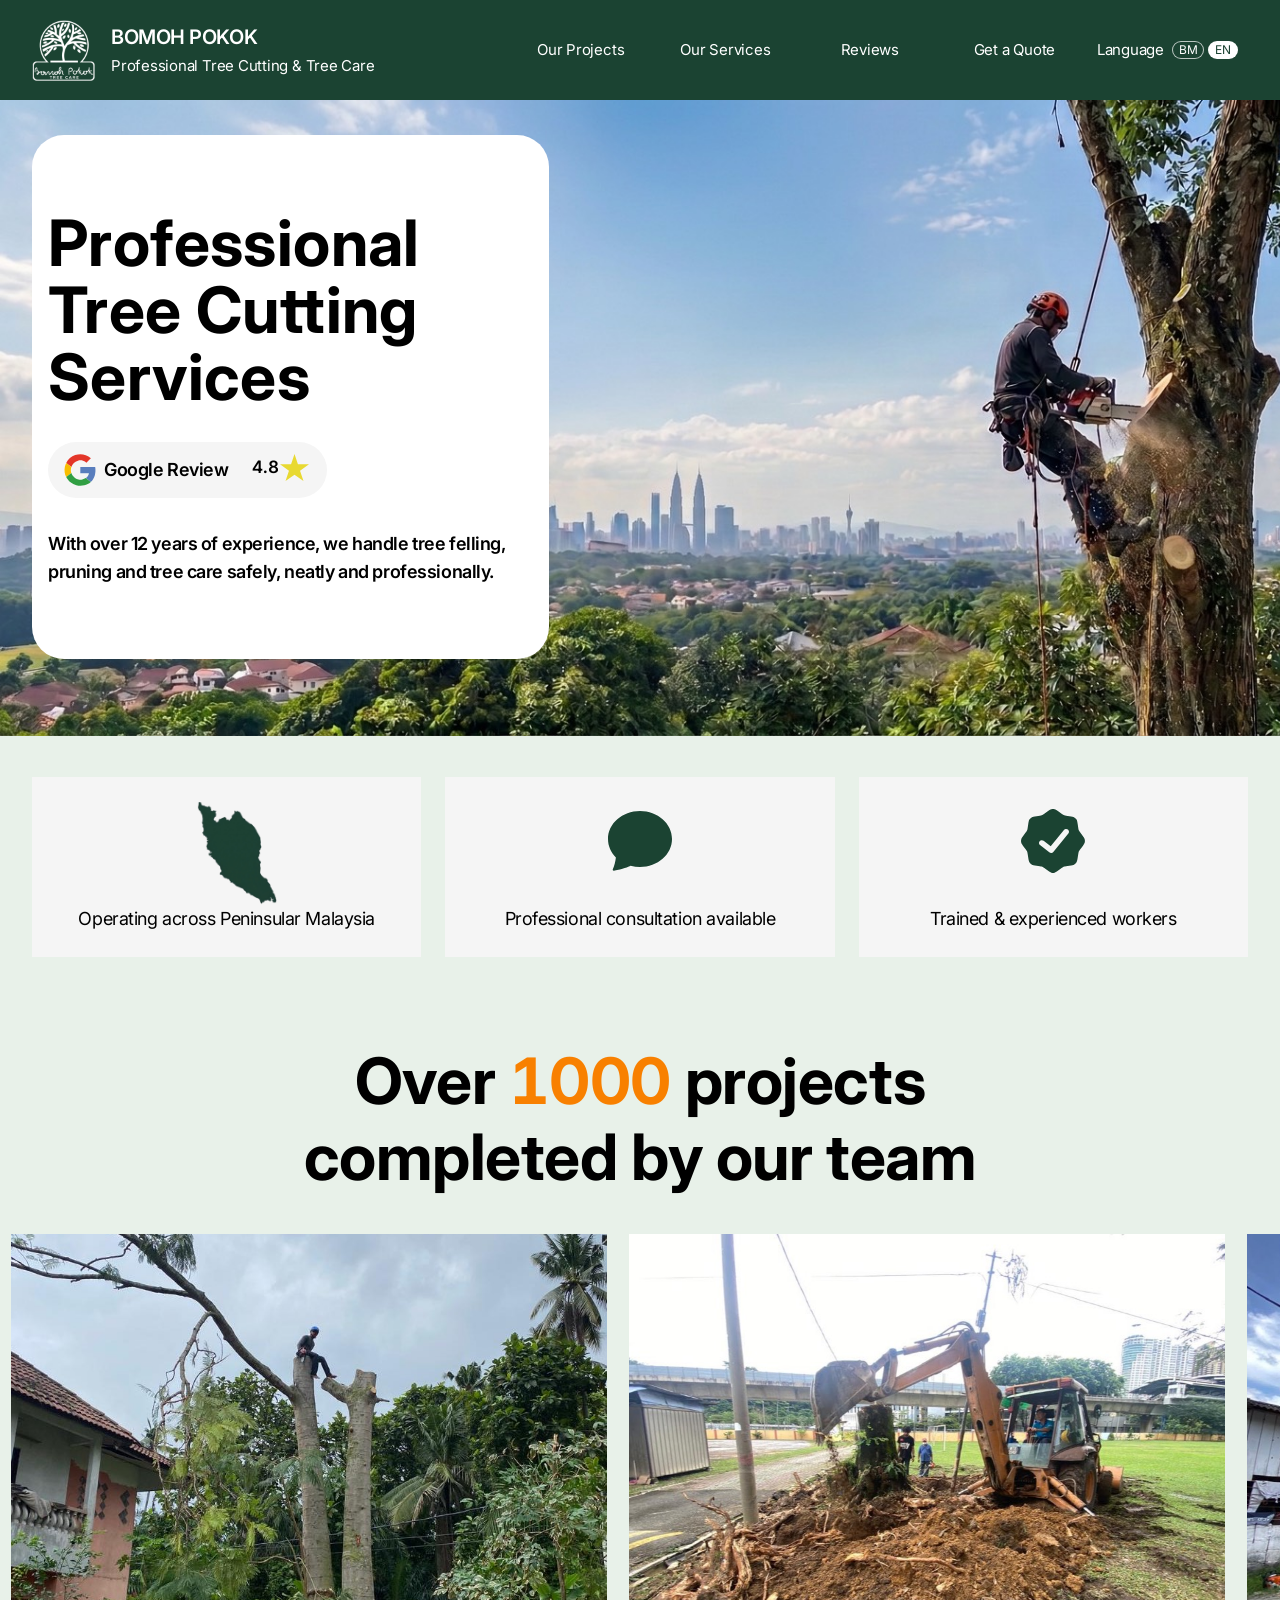
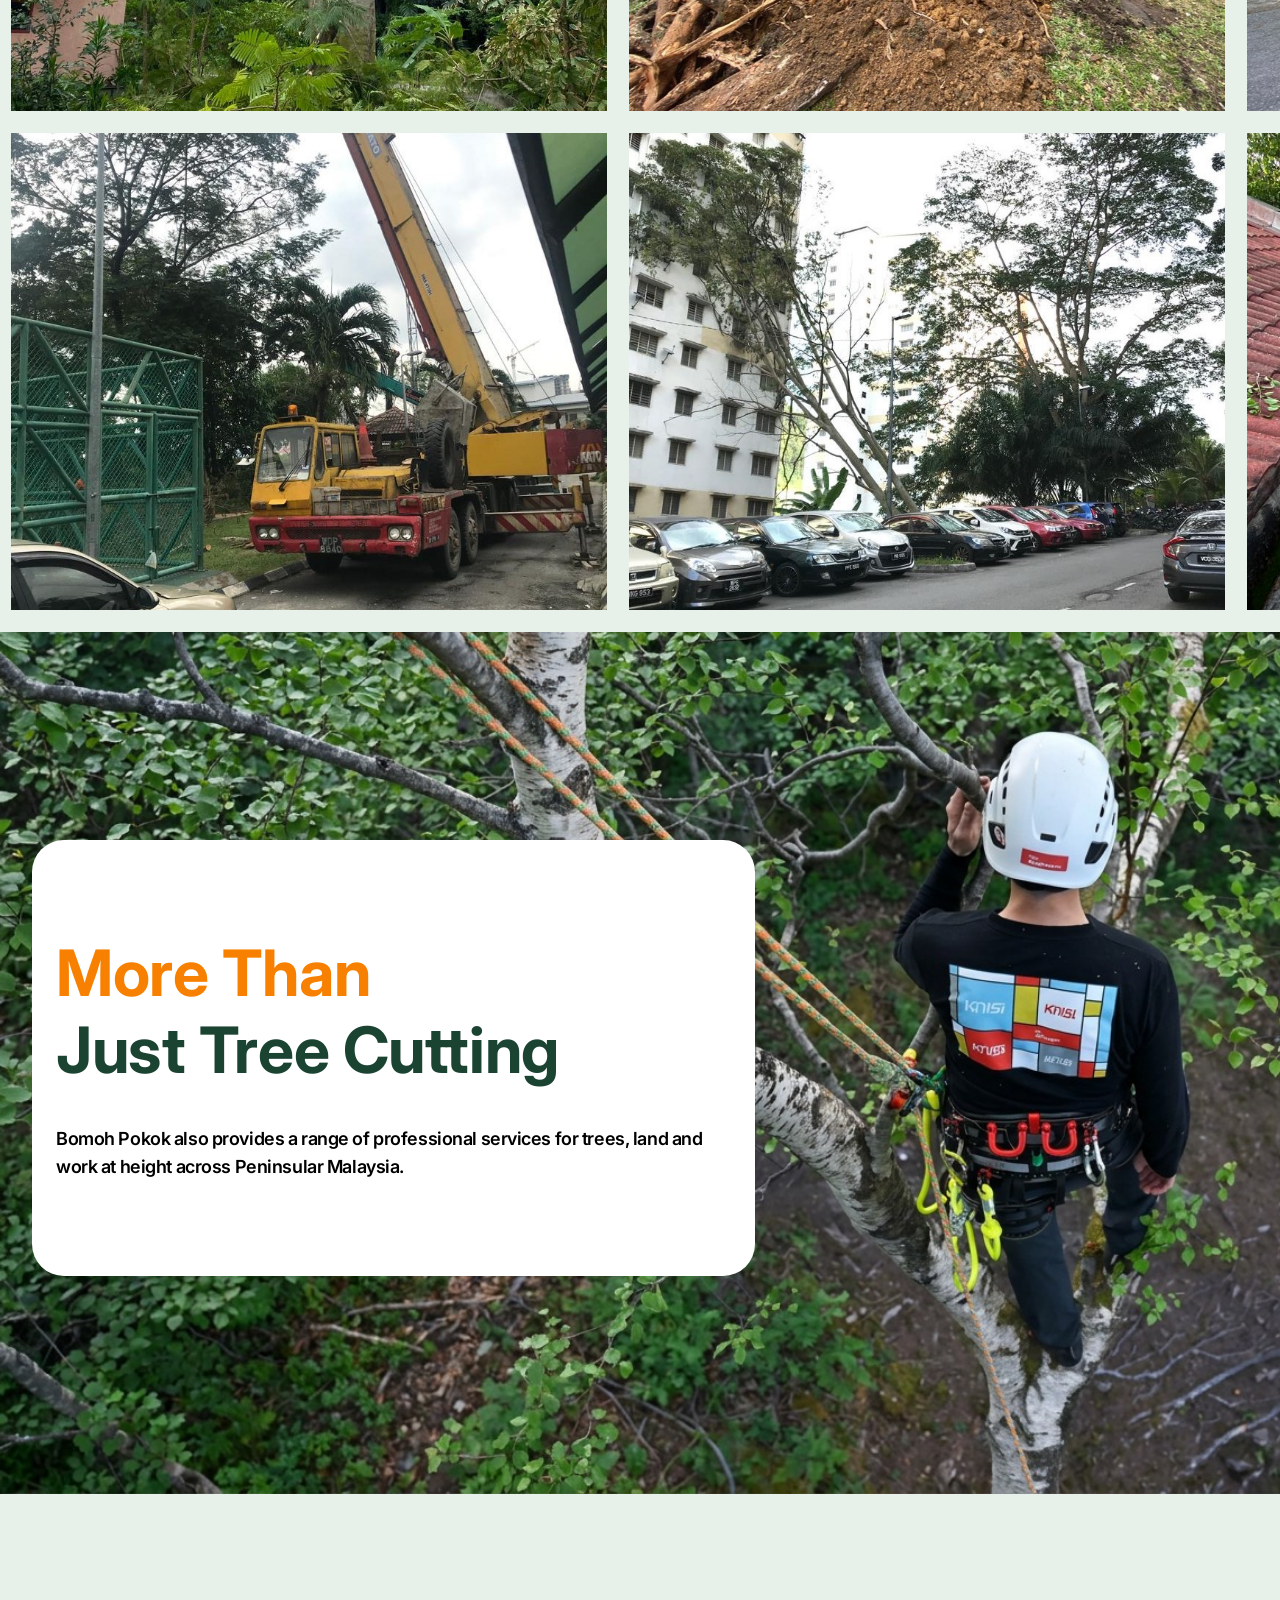
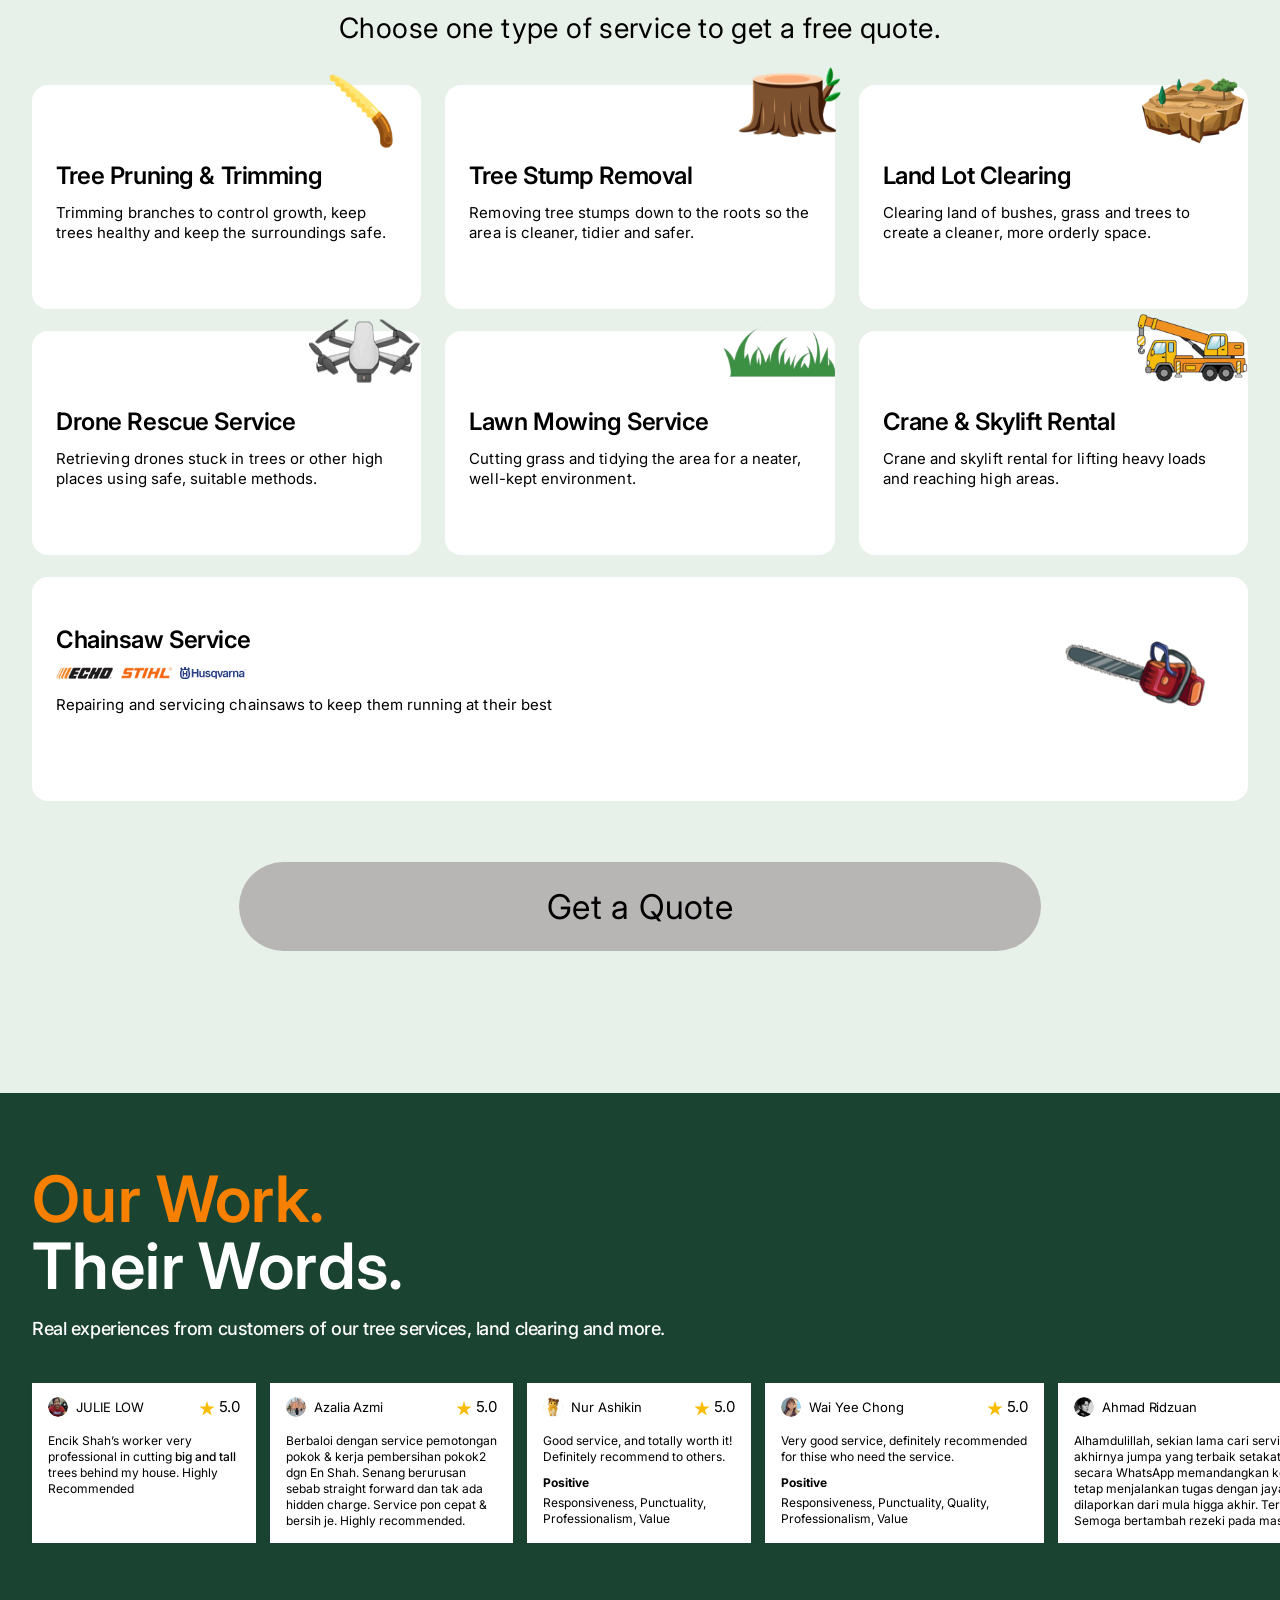
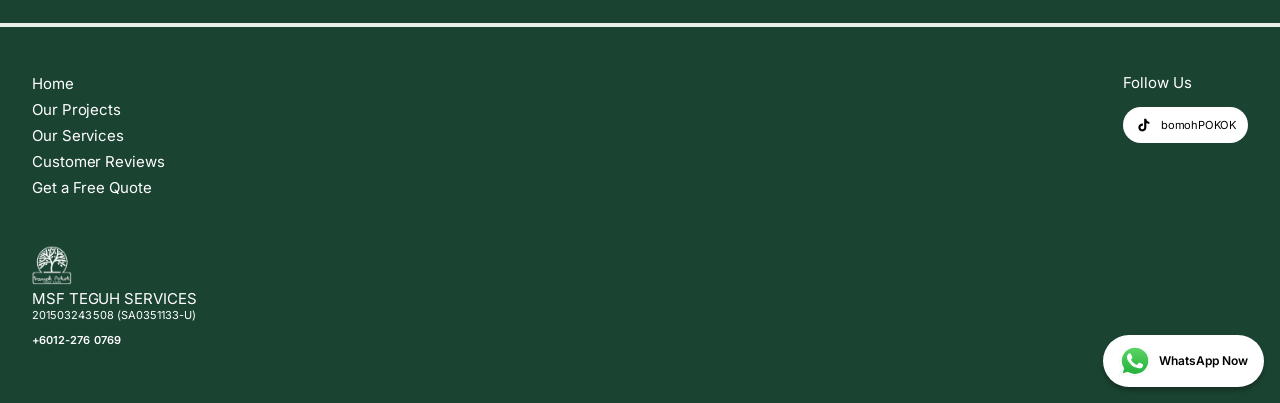
==== en/index.html @ 9ef0a9a1 "Desktop reviews: same colours as mobile Co-Authored-By: Claude Opus 5.5 <noreply@anthropic.com>" ====
<!doctype html>
<html lang="en">
<head>
  <meta charset="utf-8" />
  <meta name="viewport" content="width=device-width, initial-scale=1, viewport-fit=cover" />
  <title>Bomoh Pokok — Tree Cutting Services in Kuala Lumpur &amp; Selangor</title>
  <meta name="description" content="Professional tree cutting, felling and pruning in Kuala Lumpur and Selangor. Over 12 years of experience and 1000 projects, done safely and neatly." />
  <meta name="theme-color" content="#1b4332" />

  <!-- The site's main address. Update this (and the og:url / og:image / JSON-LD URLs below) when moving to a custom domain. -->
  <link rel="canonical" href="https://thefirdaux.github.io/bomoh-pokok/en/" />

  <!-- Language versions (Malay is the default) -->
  <link rel="alternate" hreflang="ms" href="https://thefirdaux.github.io/bomoh-pokok/" />
  <link rel="alternate" hreflang="en" href="https://thefirdaux.github.io/bomoh-pokok/en/" />
  <link rel="alternate" hreflang="x-default" href="https://thefirdaux.github.io/bomoh-pokok/" />

  <!-- Icons -->
  <link rel="icon" href="../assets/favicon.svg" type="image/svg+xml" />
  <link rel="apple-touch-icon" href="../assets/apple-touch-icon.png" />

  <!-- Link previews (WhatsApp, Facebook, Telegram, X) -->
  <meta property="og:type" content="website" />
  <meta property="og:locale" content="en_MY" />
  <meta property="og:locale:alternate" content="ms_MY" />
  <meta property="og:site_name" content="Bomoh Pokok" />
  <meta property="og:title" content="Bomoh Pokok — Tree Cutting Services in Kuala Lumpur &amp; Selangor" />
  <meta property="og:description" content="Over 12 years of experience and 1000 projects. Safe, tidy and professional tree cutting, felling and pruning in Kuala Lumpur and Selangor." />
  <meta property="og:url" content="https://thefirdaux.github.io/bomoh-pokok/en/" />
  <meta property="og:image" content="https://thefirdaux.github.io/bomoh-pokok/assets/share.jpg" />
  <meta property="og:image:width" content="941" />
  <meta property="og:image:height" content="493" />
  <meta property="og:image:alt" content="Bomoh Pokok worker cutting a tree branch with a chainsaw while wearing a safety harness" />
  <meta name="twitter:card" content="summary_large_image" />

  <!-- Business details for search engines -->
  <script type="application/ld+json">
  {
    "@context": "https://schema.org",
    "@type": "LocalBusiness",
    "@id": "https://thefirdaux.github.io/bomoh-pokok/#business",
    "name": "Bomoh Pokok",
    "legalName": "MSF TEGUH SERVICES",
    "telephone": "+60122760769",
    "description": "Professional tree cutting and tree care with over 12 years of experience and more than 1000 projects. Trained, experienced workers and professional consultation available.",
    "url": "https://thefirdaux.github.io/bomoh-pokok/en/",
    "image": "https://thefirdaux.github.io/bomoh-pokok/assets/share.jpg",
    "areaServed": [
      { "@type": "AdministrativeArea", "name": "Kuala Lumpur" },
      { "@type": "State", "name": "Selangor" }
    ],
    "sameAs": ["https://maps.app.goo.gl/sbUfZrj76yN1f9YQ7", "https://www.tiktok.com/@shahmanfauzi"],
    "hasOfferCatalog": {
      "@type": "OfferCatalog",
      "name": "Bomoh Pokok Services",
      "itemListElement": [
        { "@type": "Offer", "itemOffered": { "@type": "Service", "name": "Tree Removal & Felling", "alternateName": "Tebang Pokok" } },
        { "@type": "Offer", "itemOffered": { "@type": "Service", "name": "Tree Pruning & Trimming", "alternateName": "Cantas & Pengurusan Dahan" } },
        { "@type": "Offer", "itemOffered": { "@type": "Service", "name": "Tree Stump Removal", "alternateName": "Pembuangan Tunggul Pokok" } },
        { "@type": "Offer", "itemOffered": { "@type": "Service", "name": "Land Lot Clearing", "alternateName": "Pembersihan Tanah Lot" } },
        { "@type": "Offer", "itemOffered": { "@type": "Service", "name": "Drone Rescue Service", "alternateName": "Servis Menyelamat Dron" } },
        { "@type": "Offer", "itemOffered": { "@type": "Service", "name": "Lawn Mowing Service", "alternateName": "Servis Potong Rumput" } },
        { "@type": "Offer", "itemOffered": { "@type": "Service", "name": "Chainsaw Service", "alternateName": "Servis Chainsaw" } },
        { "@type": "Offer", "itemOffered": { "@type": "Service", "name": "Crane & Skylift Rental", "alternateName": "Sewa Crane & Skylift" } }
      ]
    }
  }
  </script>
  <link rel="preconnect" href="https://fonts.googleapis.com" />
  <link rel="preconnect" href="https://fonts.gstatic.com" crossorigin />
  <link href="https://fonts.googleapis.com/css2?family=Inter:wght@400;500;600;700;800&display=swap" rel="stylesheet" />
  <link rel="stylesheet" href="../styles.css?v=52" />
</head>
<body>
  <header class="site-header" id="top">
    <div class="site-header__inner">
      <a class="brand" href="#top">
        <span class="brand__logo"><img src="../assets/logo.png" width="40" height="40" alt="Bomoh Pokok Tree Care logo" /></span>
        <span class="brand__text">
          <span class="brand__name">BOMOH POKOK</span>
          <span class="brand__tagline">Professional Tree Cutting &amp; Tree Care</span>
        </span>
      </a>
      <nav class="desktop-nav" aria-label="Main navigation">
        <a class="desktop-nav__link" href="#projek">Our Projects</a>
        <a class="desktop-nav__link" href="#servis">Our Services</a>
        <a class="desktop-nav__link" href="#ulasan">Reviews</a>
        <a class="desktop-nav__link" href="#servis">Get a Quote</a>
        <span class="desktop-nav__lang">
          Language
          <span class="desktop-nav__langs">
            <a class="desktop-nav__code desktop-nav__code--link" href="../" hreflang="ms" lang="ms">BM</a>
            <span class="desktop-nav__code" aria-current="true">EN</span>
          </span>
        </span>
      </nav>
      <button class="menu-toggle" type="button" aria-expanded="false" aria-controls="site-menu" aria-label="Open menu" data-label-open="Open menu" data-label-close="Close menu">
        <img class="menu-toggle__open" src="../assets/menu.svg" width="24" height="24" alt="" />
        <img class="menu-toggle__close" src="../assets/close.svg" width="24" height="24" alt="" />
      </button>
    </div>
  </header>

  <!-- Overlay menu opened by the menu button -->
  <div class="menu-backdrop" data-menu-backdrop hidden></div>
  <nav class="site-menu" id="site-menu" aria-label="Main menu" hidden>
    <ul>
      <li><a class="site-menu__item" href="#utama">Home</a></li>
      <li><a class="site-menu__item" href="#projek">Our Projects</a></li>
      <li><a class="site-menu__item" href="#servis">Our Services</a></li>
      <li><a class="site-menu__item" href="#ulasan">Customer Reviews</a></li>
      <li><a class="site-menu__item" href="#servis">Get a Quote</a></li>
      <li>
        <div class="site-menu__item site-menu__item--static">
          Language
          <span class="site-menu__langs">
            <a class="site-menu__lang site-menu__lang--link" href="../" hreflang="ms" lang="ms">BM</a>
            <span class="site-menu__lang" aria-current="true">EN</span>
          </span>
        </div>
      </li>
    </ul>
  </nav>

  <a class="contact-bar" href="tel:+60122760769" aria-label="Call us at +6012-276 0769">
    <span>For enquiries, call <span class="contact-bar__number">+6012-276 0769</span></span>
  </a>

  <main>
    <!-- Hero -->
    <section class="hero" id="utama" aria-labelledby="hero-title">
      <div class="hero__media">
        <picture>
          <source media="(min-width: 640px)" srcset="../assets/hero-desktop.jpg" />
          <img src="../assets/hero.jpg" alt="Bomoh Pokok worker cutting tree branches with a chainsaw while wearing a safety harness" />
        </picture>
      </div>

      <div class="hero__content">
        <div class="hero__intro">
          <div class="hero__heading">
            <h1 class="hero__title" id="hero-title">Professional <br />Tree Cutting <br />Services</h1>

            <a class="review-pill" href="https://maps.app.goo.gl/sbUfZrj76yN1f9YQ7" target="_blank" rel="noopener" aria-label="Google Review rating 4.8 out of 5">
              <span class="review-pill__source">
                <img src="../assets/google.svg" width="24" height="24" alt="" />
                <span>Google Review</span>
              </span>
              <span class="review-pill__rating">
                <span class="review-pill__score" data-count-to="4.8" data-count-from="0.1">4.8</span>
                <span class="review-pill__star"><img src="../assets/star.svg" width="22.82" height="21.71" alt="" /></span>
              </span>
            </a>
          </div>

          <p class="hero__lead">With over 12 years of experience, we handle tree felling, pruning and tree care safely, neatly and professionally.</p>
        </div>

        <ul class="features">
          <li class="feature">
            <span class="feature__icon feature__icon--map"><img src="../assets/feature-semenanjung.png" alt="" /></span>
            <span>Operating across <br />Peninsular Malaysia</span>
          </li>
          <li class="feature">
            <span class="feature__icon"><img src="../assets/feature-consultation.svg" width="40" height="40" alt="" /></span>
            <span>Professional <br />consultation available</span>
          </li>
          <li class="feature">
            <span class="feature__icon"><img src="../assets/feature-certified.svg" width="40" height="40" alt="" /></span>
            <span>Trained &amp; <br />experienced workers</span>
          </li>
        </ul>
      </div>
    </section>

    <!-- Projects -->
    <section class="projects" id="projek" aria-labelledby="projects-title">
      <div class="projects__intro">
        <h2 class="section-title projects__title" id="projects-title">
          Over <span class="text-accent" data-count-to="1000">1000</span> projects <br />completed by our team
        </h2>
        <p class="section-lead">Since 2013</p>
      </div>

      <div class="scroller gallery" data-scroller data-autoscroll tabindex="0" aria-label="Project gallery">
        <div class="gallery__group">
          <div class="gallery__row">
            <img class="gallery__img gallery__img--half" src="../assets/gallery/001.jpg" alt="Bomoh Pokok tree cutting project, photo 1 of 94" loading="lazy" data-src-lg="../assets/gallery/lg/001.jpg" />
            <img class="gallery__img gallery__img--half" src="../assets/gallery/002.jpg" alt="Bomoh Pokok tree cutting project, photo 2 of 94" loading="lazy" data-src-lg="../assets/gallery/lg/002.jpg" />
          </div>
          <img class="gallery__img gallery__img--wide" src="../assets/gallery/003.jpg" alt="Bomoh Pokok tree cutting project, photo 3 of 94" loading="lazy" data-src-lg="../assets/gallery/lg/003.jpg" />
        </div>

        <div class="gallery__group">
          <img class="gallery__img gallery__img--tall" src="../assets/gallery/004.jpg" alt="Bomoh Pokok tree cutting project, photo 4 of 94" loading="lazy" data-src-lg="../assets/gallery/lg/004.jpg" />
        </div>

        <div class="gallery__group">
          <img class="gallery__img gallery__img--wide" src="../assets/gallery/005.jpg" alt="Bomoh Pokok tree cutting project, photo 5 of 94" loading="lazy" data-src-lg="../assets/gallery/lg/005.jpg" />
          <div class="gallery__row">
            <img class="gallery__img gallery__img--half" src="../assets/gallery/006.jpg" alt="Bomoh Pokok tree cutting project, photo 6 of 94" loading="lazy" data-src-lg="../assets/gallery/lg/006.jpg" />
            <img class="gallery__img gallery__img--half" src="../assets/gallery/007.jpg" alt="Bomoh Pokok tree cutting project, photo 7 of 94" loading="lazy" data-src-lg="../assets/gallery/lg/007.jpg" />
          </div>
        </div>

        <div class="gallery__group">
          <img class="gallery__img gallery__img--wide" data-src="../assets/gallery/008.jpg" alt="Bomoh Pokok tree cutting project, photo 8 of 94" data-src-lg="../assets/gallery/lg/008.jpg" />
          <img class="gallery__img gallery__img--wide" data-src="../assets/gallery/009.jpg" alt="Bomoh Pokok tree cutting project, photo 9 of 94" data-src-lg="../assets/gallery/lg/009.jpg" />
        </div>

        <div class="gallery__group">
          <div class="gallery__row">
            <img class="gallery__img gallery__img--half" data-src="../assets/gallery/010.jpg" alt="Bomoh Pokok tree cutting project, photo 10 of 94" data-src-lg="../assets/gallery/lg/010.jpg" />
            <img class="gallery__img gallery__img--half" data-src="../assets/gallery/011.jpg" alt="Bomoh Pokok tree cutting project, photo 11 of 94" data-src-lg="../assets/gallery/lg/011.jpg" />
          </div>
          <img class="gallery__img gallery__img--wide" data-src="../assets/gallery/012.jpg" alt="Bomoh Pokok tree cutting project, photo 12 of 94" data-src-lg="../assets/gallery/lg/012.jpg" />
        </div>

        <div class="gallery__group">
          <img class="gallery__img gallery__img--tall" data-src="../assets/gallery/013.jpg" alt="Bomoh Pokok tree cutting project, photo 13 of 94" data-src-lg="../assets/gallery/lg/013.jpg" />
        </div>

        <div class="gallery__group">
          <img class="gallery__img gallery__img--wide" data-src="../assets/gallery/014.jpg" alt="Bomoh Pokok tree cutting project, photo 14 of 94" data-src-lg="../assets/gallery/lg/014.jpg" />
          <div class="gallery__row">
            <img class="gallery__img gallery__img--half" data-src="../assets/gallery/015.jpg" alt="Bomoh Pokok tree cutting project, photo 15 of 94" data-src-lg="../assets/gallery/lg/015.jpg" />
            <img class="gallery__img gallery__img--half" data-src="../assets/gallery/016.jpg" alt="Bomoh Pokok tree cutting project, photo 16 of 94" data-src-lg="../assets/gallery/lg/016.jpg" />
          </div>
        </div>

        <div class="gallery__group">
          <img class="gallery__img gallery__img--wide" data-src="../assets/gallery/017.jpg" alt="Bomoh Pokok tree cutting project, photo 17 of 94" data-src-lg="../assets/gallery/lg/017.jpg" />
          <img class="gallery__img gallery__img--wide" data-src="../assets/gallery/018.jpg" alt="Bomoh Pokok tree cutting project, photo 18 of 94" data-src-lg="../assets/gallery/lg/018.jpg" />
        </div>

        <div class="gallery__group">
          <div class="gallery__row">
            <img class="gallery__img gallery__img--half" data-src="../assets/gallery/019.jpg" alt="Bomoh Pokok tree cutting project, photo 19 of 94" data-src-lg="../assets/gallery/lg/019.jpg" />
            <img class="gallery__img gallery__img--half" data-src="../assets/gallery/020.jpg" alt="Bomoh Pokok tree cutting project, photo 20 of 94" data-src-lg="../assets/gallery/lg/020.jpg" />
          </div>
          <img class="gallery__img gallery__img--wide" data-src="../assets/gallery/021.jpg" alt="Bomoh Pokok tree cutting project, photo 21 of 94" data-src-lg="../assets/gallery/lg/021.jpg" />
        </div>

        <div class="gallery__group">
          <img class="gallery__img gallery__img--tall" data-src="../assets/gallery/022.jpg" alt="Bomoh Pokok tree cutting project, photo 22 of 94" data-src-lg="../assets/gallery/lg/022.jpg" />
        </div>

        <div class="gallery__group">
          <img class="gallery__img gallery__img--wide" data-src="../assets/gallery/023.jpg" alt="Bomoh Pokok tree cutting project, photo 23 of 94" data-src-lg="../assets/gallery/lg/023.jpg" />
          <div class="gallery__row">
            <img class="gallery__img gallery__img--half" data-src="../assets/gallery/024.jpg" alt="Bomoh Pokok tree cutting project, photo 24 of 94" data-src-lg="../assets/gallery/lg/024.jpg" />
            <img class="gallery__img gallery__img--half" data-src="../assets/gallery/025.jpg" alt="Bomoh Pokok tree cutting project, photo 25 of 94" data-src-lg="../assets/gallery/lg/025.jpg" />
          </div>
        </div>

        <div class="gallery__group">
          <img class="gallery__img gallery__img--wide" data-src="../assets/gallery/026.jpg" alt="Bomoh Pokok tree cutting project, photo 26 of 94" data-src-lg="../assets/gallery/lg/026.jpg" />
          <img class="gallery__img gallery__img--wide" data-src="../assets/gallery/027.jpg" alt="Bomoh Pokok tree cutting project, photo 27 of 94" data-src-lg="../assets/gallery/lg/027.jpg" />
        </div>

        <div class="gallery__group">
          <div class="gallery__row">
            <img class="gallery__img gallery__img--half" data-src="../assets/gallery/028.jpg" alt="Bomoh Pokok tree cutting project, photo 28 of 94" data-src-lg="../assets/gallery/lg/028.jpg" />
            <img class="gallery__img gallery__img--half" data-src="../assets/gallery/029.jpg" alt="Bomoh Pokok tree cutting project, photo 29 of 94" data-src-lg="../assets/gallery/lg/029.jpg" />
          </div>
          <img class="gallery__img gallery__img--wide" data-src="../assets/gallery/030.jpg" alt="Bomoh Pokok tree cutting project, photo 30 of 94" data-src-lg="../assets/gallery/lg/030.jpg" />
        </div>

        <div class="gallery__group">
          <img class="gallery__img gallery__img--tall" data-src="../assets/gallery/031.jpg" alt="Bomoh Pokok tree cutting project, photo 31 of 94" data-src-lg="../assets/gallery/lg/031.jpg" />
        </div>

        <div class="gallery__group">
          <img class="gallery__img gallery__img--wide" data-src="../assets/gallery/032.jpg" alt="Bomoh Pokok tree cutting project, photo 32 of 94" data-src-lg="../assets/gallery/lg/032.jpg" />
          <div class="gallery__row">
            <img class="gallery__img gallery__img--half" data-src="../assets/gallery/033.jpg" alt="Bomoh Pokok tree cutting project, photo 33 of 94" data-src-lg="../assets/gallery/lg/033.jpg" />
            <img class="gallery__img gallery__img--half" data-src="../assets/gallery/034.jpg" alt="Bomoh Pokok tree cutting project, photo 34 of 94" data-src-lg="../assets/gallery/lg/034.jpg" />
          </div>
        </div>

        <div class="gallery__group">
          <img class="gallery__img gallery__img--wide" data-src="../assets/gallery/035.jpg" alt="Bomoh Pokok tree cutting project, photo 35 of 94" data-src-lg="../assets/gallery/lg/035.jpg" />
          <img class="gallery__img gallery__img--wide" data-src="../assets/gallery/036.jpg" alt="Bomoh Pokok tree cutting project, photo 36 of 94" data-src-lg="../assets/gallery/lg/036.jpg" />
        </div>

        <div class="gallery__group">
          <div class="gallery__row">
            <img class="gallery__img gallery__img--half" data-src="../assets/gallery/037.jpg" alt="Bomoh Pokok tree cutting project, photo 37 of 94" data-src-lg="../assets/gallery/lg/037.jpg" />
            <img class="gallery__img gallery__img--half" data-src="../assets/gallery/038.jpg" alt="Bomoh Pokok tree cutting project, photo 38 of 94" data-src-lg="../assets/gallery/lg/038.jpg" />
          </div>
          <img class="gallery__img gallery__img--wide" data-src="../assets/gallery/039.jpg" alt="Bomoh Pokok tree cutting project, photo 39 of 94" data-src-lg="../assets/gallery/lg/039.jpg" />
        </div>

        <div class="gallery__group">
          <img class="gallery__img gallery__img--tall" data-src="../assets/gallery/040.jpg" alt="Bomoh Pokok tree cutting project, photo 40 of 94" data-src-lg="../assets/gallery/lg/040.jpg" />
        </div>

        <div class="gallery__group">
          <img class="gallery__img gallery__img--wide" data-src="../assets/gallery/041.jpg" alt="Bomoh Pokok tree cutting project, photo 41 of 94" data-src-lg="../assets/gallery/lg/041.jpg" />
          <div class="gallery__row">
            <img class="gallery__img gallery__img--half" data-src="../assets/gallery/042.jpg" alt="Bomoh Pokok tree cutting project, photo 42 of 94" data-src-lg="../assets/gallery/lg/042.jpg" />
            <img class="gallery__img gallery__img--half" data-src="../assets/gallery/043.jpg" alt="Bomoh Pokok tree cutting project, photo 43 of 94" data-src-lg="../assets/gallery/lg/043.jpg" />
          </div>
        </div>

        <div class="gallery__group">
          <img class="gallery__img gallery__img--wide" data-src="../assets/gallery/044.jpg" alt="Bomoh Pokok tree cutting project, photo 44 of 94" data-src-lg="../assets/gallery/lg/044.jpg" />
          <img class="gallery__img gallery__img--wide" data-src="../assets/gallery/045.jpg" alt="Bomoh Pokok tree cutting project, photo 45 of 94" data-src-lg="../assets/gallery/lg/045.jpg" />
        </div>

        <div class="gallery__group">
          <div class="gallery__row">
            <img class="gallery__img gallery__img--half" data-src="../assets/gallery/046.jpg" alt="Bomoh Pokok tree cutting project, photo 46 of 94" data-src-lg="../assets/gallery/lg/046.jpg" />
            <img class="gallery__img gallery__img--half" data-src="../assets/gallery/047.jpg" alt="Bomoh Pokok tree cutting project, photo 47 of 94" data-src-lg="../assets/gallery/lg/047.jpg" />
          </div>
          <img class="gallery__img gallery__img--wide" data-src="../assets/gallery/048.jpg" alt="Bomoh Pokok tree cutting project, photo 48 of 94" data-src-lg="../assets/gallery/lg/048.jpg" />
        </div>

        <div class="gallery__group">
          <img class="gallery__img gallery__img--tall" data-src="../assets/gallery/049.jpg" alt="Bomoh Pokok tree cutting project, photo 49 of 94" data-src-lg="../assets/gallery/lg/049.jpg" />
        </div>

        <div class="gallery__group">
          <img class="gallery__img gallery__img--wide" data-src="../assets/gallery/050.jpg" alt="Bomoh Pokok tree cutting project, photo 50 of 94" data-src-lg="../assets/gallery/lg/050.jpg" />
          <div class="gallery__row">
            <img class="gallery__img gallery__img--half" data-src="../assets/gallery/051.jpg" alt="Bomoh Pokok tree cutting project, photo 51 of 94" data-src-lg="../assets/gallery/lg/051.jpg" />
            <img class="gallery__img gallery__img--half" data-src="../assets/gallery/052.jpg" alt="Bomoh Pokok tree cutting project, photo 52 of 94" data-src-lg="../assets/gallery/lg/052.jpg" />
          </div>
        </div>

        <div class="gallery__group">
          <img class="gallery__img gallery__img--wide" data-src="../assets/gallery/053.jpg" alt="Bomoh Pokok tree cutting project, photo 53 of 94" data-src-lg="../assets/gallery/lg/053.jpg" />
          <img class="gallery__img gallery__img--wide" data-src="../assets/gallery/054.jpg" alt="Bomoh Pokok tree cutting project, photo 54 of 94" data-src-lg="../assets/gallery/lg/054.jpg" />
        </div>

        <div class="gallery__group">
          <div class="gallery__row">
            <img class="gallery__img gallery__img--half" data-src="../assets/gallery/055.jpg" alt="Bomoh Pokok tree cutting project, photo 55 of 94" data-src-lg="../assets/gallery/lg/055.jpg" />
            <img class="gallery__img gallery__img--half" data-src="../assets/gallery/056.jpg" alt="Bomoh Pokok tree cutting project, photo 56 of 94" data-src-lg="../assets/gallery/lg/056.jpg" />
          </div>
          <img class="gallery__img gallery__img--wide" data-src="../assets/gallery/057.jpg" alt="Bomoh Pokok tree cutting project, photo 57 of 94" data-src-lg="../assets/gallery/lg/057.jpg" />
        </div>

        <div class="gallery__group">
          <img class="gallery__img gallery__img--tall" data-src="../assets/gallery/058.jpg" alt="Bomoh Pokok tree cutting project, photo 58 of 94" data-src-lg="../assets/gallery/lg/058.jpg" />
        </div>

        <div class="gallery__group">
          <img class="gallery__img gallery__img--wide" data-src="../assets/gallery/059.jpg" alt="Bomoh Pokok tree cutting project, photo 59 of 94" data-src-lg="../assets/gallery/lg/059.jpg" />
          <div class="gallery__row">
            <img class="gallery__img gallery__img--half" data-src="../assets/gallery/060.jpg" alt="Bomoh Pokok tree cutting project, photo 60 of 94" data-src-lg="../assets/gallery/lg/060.jpg" />
            <img class="gallery__img gallery__img--half" data-src="../assets/gallery/061.jpg" alt="Bomoh Pokok tree cutting project, photo 61 of 94" data-src-lg="../assets/gallery/lg/061.jpg" />
          </div>
        </div>

        <div class="gallery__group">
          <img class="gallery__img gallery__img--wide" data-src="../assets/gallery/062.jpg" alt="Bomoh Pokok tree cutting project, photo 62 of 94" data-src-lg="../assets/gallery/lg/062.jpg" />
          <img class="gallery__img gallery__img--wide" data-src="../assets/gallery/063.jpg" alt="Bomoh Pokok tree cutting project, photo 63 of 94" data-src-lg="../assets/gallery/lg/063.jpg" />
        </div>

        <div class="gallery__group">
          <div class="gallery__row">
            <img class="gallery__img gallery__img--half" data-src="../assets/gallery/064.jpg" alt="Bomoh Pokok tree cutting project, photo 64 of 94" data-src-lg="../assets/gallery/lg/064.jpg" />
            <img class="gallery__img gallery__img--half" data-src="../assets/gallery/065.jpg" alt="Bomoh Pokok tree cutting project, photo 65 of 94" data-src-lg="../assets/gallery/lg/065.jpg" />
          </div>
          <img class="gallery__img gallery__img--wide" data-src="../assets/gallery/066.jpg" alt="Bomoh Pokok tree cutting project, photo 66 of 94" data-src-lg="../assets/gallery/lg/066.jpg" />
        </div>

        <div class="gallery__group">
          <img class="gallery__img gallery__img--tall" data-src="../assets/gallery/067.jpg" alt="Bomoh Pokok tree cutting project, photo 67 of 94" data-src-lg="../assets/gallery/lg/067.jpg" />
        </div>

        <div class="gallery__group">
          <img class="gallery__img gallery__img--wide" data-src="../assets/gallery/068.jpg" alt="Bomoh Pokok tree cutting project, photo 68 of 94" data-src-lg="../assets/gallery/lg/068.jpg" />
          <div class="gallery__row">
            <img class="gallery__img gallery__img--half" data-src="../assets/gallery/069.jpg" alt="Bomoh Pokok tree cutting project, photo 69 of 94" data-src-lg="../assets/gallery/lg/069.jpg" />
            <img class="gallery__img gallery__img--half" data-src="../assets/gallery/070.jpg" alt="Bomoh Pokok tree cutting project, photo 70 of 94" data-src-lg="../assets/gallery/lg/070.jpg" />
          </div>
        </div>

        <div class="gallery__group">
          <img class="gallery__img gallery__img--wide" data-src="../assets/gallery/071.jpg" alt="Bomoh Pokok tree cutting project, photo 71 of 94" data-src-lg="../assets/gallery/lg/071.jpg" />
          <img class="gallery__img gallery__img--wide" data-src="../assets/gallery/072.jpg" alt="Bomoh Pokok tree cutting project, photo 72 of 94" data-src-lg="../assets/gallery/lg/072.jpg" />
        </div>

        <div class="gallery__group">
          <div class="gallery__row">
            <img class="gallery__img gallery__img--half" data-src="../assets/gallery/073.jpg" alt="Bomoh Pokok tree cutting project, photo 73 of 94" data-src-lg="../assets/gallery/lg/073.jpg" />
            <img class="gallery__img gallery__img--half" data-src="../assets/gallery/074.jpg" alt="Bomoh Pokok tree cutting project, photo 74 of 94" data-src-lg="../assets/gallery/lg/074.jpg" />
          </div>
          <img class="gallery__img gallery__img--wide" data-src="../assets/gallery/075.jpg" alt="Bomoh Pokok tree cutting project, photo 75 of 94" data-src-lg="../assets/gallery/lg/075.jpg" />
        </div>

        <div class="gallery__group">
          <img class="gallery__img gallery__img--tall" data-src="../assets/gallery/076.jpg" alt="Bomoh Pokok tree cutting project, photo 76 of 94" data-src-lg="../assets/gallery/lg/076.jpg" />
        </div>

        <div class="gallery__group">
          <img class="gallery__img gallery__img--wide" data-src="../assets/gallery/077.jpg" alt="Bomoh Pokok tree cutting project, photo 77 of 94" data-src-lg="../assets/gallery/lg/077.jpg" />
          <div class="gallery__row">
            <img class="gallery__img gallery__img--half" data-src="../assets/gallery/078.jpg" alt="Bomoh Pokok tree cutting project, photo 78 of 94" data-src-lg="../assets/gallery/lg/078.jpg" />
            <img class="gallery__img gallery__img--half" data-src="../assets/gallery/079.jpg" alt="Bomoh Pokok tree cutting project, photo 79 of 94" data-src-lg="../assets/gallery/lg/079.jpg" />
          </div>
        </div>

        <div class="gallery__group">
          <img class="gallery__img gallery__img--wide" data-src="../assets/gallery/080.jpg" alt="Bomoh Pokok tree cutting project, photo 80 of 94" data-src-lg="../assets/gallery/lg/080.jpg" />
          <img class="gallery__img gallery__img--wide" data-src="../assets/gallery/081.jpg" alt="Bomoh Pokok tree cutting project, photo 81 of 94" data-src-lg="../assets/gallery/lg/081.jpg" />
        </div>

        <div class="gallery__group">
          <div class="gallery__row">
            <img class="gallery__img gallery__img--half" data-src="../assets/gallery/082.jpg" alt="Bomoh Pokok tree cutting project, photo 82 of 94" data-src-lg="../assets/gallery/lg/082.jpg" />
            <img class="gallery__img gallery__img--half" data-src="../assets/gallery/083.jpg" alt="Bomoh Pokok tree cutting project, photo 83 of 94" data-src-lg="../assets/gallery/lg/083.jpg" />
          </div>
          <img class="gallery__img gallery__img--wide" data-src="../assets/gallery/084.jpg" alt="Bomoh Pokok tree cutting project, photo 84 of 94" data-src-lg="../assets/gallery/lg/084.jpg" />
        </div>

        <div class="gallery__group">
          <img class="gallery__img gallery__img--wide" data-src="../assets/gallery/085.jpg" alt="Bomoh Pokok tree cutting project, photo 85 of 94" data-src-lg="../assets/gallery/lg/085.jpg" />
          <div class="gallery__row">
            <img class="gallery__img gallery__img--half" data-src="../assets/gallery/086.jpg" alt="Bomoh Pokok tree cutting project, photo 86 of 94" data-src-lg="../assets/gallery/lg/086.jpg" />
            <img class="gallery__img gallery__img--half" data-src="../assets/gallery/087.jpg" alt="Bomoh Pokok tree cutting project, photo 87 of 94" data-src-lg="../assets/gallery/lg/087.jpg" />
          </div>
        </div>

        <div class="gallery__group">
          <img class="gallery__img gallery__img--wide" data-src="../assets/gallery/088.jpg" alt="Bomoh Pokok tree cutting project, photo 88 of 94" data-src-lg="../assets/gallery/lg/088.jpg" />
          <img class="gallery__img gallery__img--wide" data-src="../assets/gallery/089.jpg" alt="Bomoh Pokok tree cutting project, photo 89 of 94" data-src-lg="../assets/gallery/lg/089.jpg" />
        </div>

        <div class="gallery__group">
          <img class="gallery__img gallery__img--wide" data-src="../assets/gallery/090.jpg" alt="Bomoh Pokok tree cutting project, photo 90 of 94" data-src-lg="../assets/gallery/lg/090.jpg" />
          <div class="gallery__row">
            <img class="gallery__img gallery__img--half" data-src="../assets/gallery/091.jpg" alt="Bomoh Pokok tree cutting project, photo 91 of 94" data-src-lg="../assets/gallery/lg/091.jpg" />
            <img class="gallery__img gallery__img--half" data-src="../assets/gallery/092.jpg" alt="Bomoh Pokok tree cutting project, photo 92 of 94" data-src-lg="../assets/gallery/lg/092.jpg" />
          </div>
        </div>

        <div class="gallery__group">
          <img class="gallery__img gallery__img--wide" data-src="../assets/gallery/093.jpg" alt="Bomoh Pokok tree cutting project, photo 93 of 94" data-src-lg="../assets/gallery/lg/093.jpg" />
          <img class="gallery__img gallery__img--wide" data-src="../assets/gallery/094.jpg" alt="Bomoh Pokok tree cutting project, photo 94 of 94" data-src-lg="../assets/gallery/lg/094.jpg" />
        </div>
      </div>
    </section>

    <!-- Services -->
    <section class="services" id="servis" aria-labelledby="services-title">
      <picture>
        <source media="(min-width: 640px)" srcset="../assets/services-banner-desktop.jpg" />
        <img class="services__banner" src="../assets/services-bg.jpg" width="640" height="800" alt="Bomoh Pokok worker climbing a tree wearing a helmet and safety harness" loading="lazy" />
      </picture>

      <div class="services__body">
        <div class="services__intro">
          <h2 class="section-title services__title" id="services-title"><span class="text-accent">More Than</span> <br />Just Tree Cutting</h2>
          <p class="services__text">Bomoh Pokok also provides a range of professional services for trees, land and work at height across Peninsular Malaysia.</p>
        </div>

        <p class="services__hint">Choose one type of service to get <br />a free quote.</p>

        <fieldset class="services__picker">
          <legend class="visually-hidden">Choose a service</legend>
          <ul class="services__grid">
            <li>
              <label class="service-tile">
                <input class="service-tile__input" type="radio" name="service" value="Tree Pruning &amp; Trimming" />
                <span class="service-tile__art service-tile__art--cantas" aria-hidden="true"><img src="../assets/services/cantas.png" alt="" loading="lazy" /></span>
                <span class="service-tile__name">Tree Pruning <br />&amp; Trimming</span>
                <span class="service-tile__desc">Trimming branches to control growth, keep trees healthy and keep the surroundings safe.</span>
              </label>
            </li>
            <li>
              <label class="service-tile">
                <input class="service-tile__input" type="radio" name="service" value="Tree Stump Removal" />
                <span class="service-tile__art service-tile__art--tunggul" aria-hidden="true"><img src="../assets/services/tunggul.png" alt="" loading="lazy" /></span>
                <span class="service-tile__name">Tree Stump <br />Removal</span>
                <span class="service-tile__desc">Removing tree stumps down to the roots so the area is cleaner, tidier and safer.</span>
              </label>
            </li>
            <li>
              <label class="service-tile">
                <input class="service-tile__input" type="radio" name="service" value="Land Lot Clearing" />
                <span class="service-tile__art service-tile__art--tanah" aria-hidden="true"><img src="../assets/services/tanah.png" alt="" loading="lazy" /></span>
                <span class="service-tile__name">Land Lot <br />Clearing</span>
                <span class="service-tile__desc">Clearing land of bushes, grass and trees to create a cleaner, more orderly space.</span>
              </label>
            </li>
            <li>
              <label class="service-tile">
                <input class="service-tile__input" type="radio" name="service" value="Drone Rescue Service" />
                <span class="service-tile__art service-tile__art--dron" aria-hidden="true"><img src="../assets/services/dron.png" alt="" loading="lazy" /></span>
                <span class="service-tile__name">Drone Rescue <br />Service</span>
                <span class="service-tile__desc">Retrieving drones stuck in trees or other high places using safe, suitable methods.</span>
              </label>
            </li>
            <li>
              <label class="service-tile">
                <input class="service-tile__input" type="radio" name="service" value="Lawn Mowing Service" />
                <span class="service-tile__art service-tile__art--rumput" aria-hidden="true"><img src="../assets/services/rumput.png" alt="" loading="lazy" /></span>
                <span class="service-tile__name">Lawn Mowing <br />Service</span>
                <span class="service-tile__desc">Cutting grass and tidying the area for a neater, well-kept environment.</span>
              </label>
            </li>
            <li>
              <label class="service-tile">
                <input class="service-tile__input" type="radio" name="service" value="Crane &amp; Skylift Rental" />
                <span class="service-tile__art service-tile__art--crane" aria-hidden="true"><img src="../assets/services/crane.png" alt="" loading="lazy" /></span>
                <span class="service-tile__name">Crane &amp; Skylift <br />Rental</span>
                <span class="service-tile__desc">Crane and skylift rental for lifting heavy loads and reaching high areas.</span>
              </label>
            </li>
            <li class="services__wide">
              <label class="service-tile service-tile--wide">
                <input class="service-tile__input" type="radio" name="service" value="Chainsaw Service" />
                <span class="service-tile__art service-tile__art--chainsaw" aria-hidden="true"><img src="../assets/services/chainsaw.png" alt="" loading="lazy" /></span>
                <span class="service-tile__name">Chainsaw Service</span>
                <span class="service-tile__brands">
                  <img src="../assets/brands/echo.png" width="57" height="12" alt="ECHO" />
                  <img src="../assets/brands/stihl.png" width="51" height="12" alt="STIHL" />
                  <img src="../assets/brands/husqvarna.svg" width="65.73" height="12" alt="Husqvarna" />
                </span>
                <span class="service-tile__desc">Repairing and servicing chainsaws <br />to keep them running at their best</span>
              </label>
            </li>
          </ul>
        </fieldset>
      </div>

      <a class="services__cta" data-quote-cta data-quote-template="Hi Bomoh Pokok, I would like a free quote for {service}." href="https://wa.me/60122760769?text=Hi%20Bomoh%20Pokok%2C%20I%20would%20like%20a%20quote%20for%20tree%20services." target="_blank" rel="noopener">Get a Quote</a>
    </section>

    <!-- Reviews -->
    <section class="reviews" id="ulasan" aria-labelledby="reviews-title">
      <div class="reviews__intro">
        <h2 class="section-title" id="reviews-title"><span class="text-accent">Our Work.</span> <br />Their Words.</h2>
        <p class="section-lead">Real experiences from customers of our tree services, land clearing and more.</p>
      </div>

      <div class="scroller reviews__list" data-scroller tabindex="0" aria-label="Customer reviews on Google">
        <article class="review-card review-card--sm">
          <div class="review-card__head">
            <span class="review-card__author">
              <img class="review-card__avatar" src="../assets/reviewers/avatar-1.png" width="20" height="20" alt="" />
              <span class="review-card__name">JULIE LOW</span>
            </span>
            <span class="review-card__rating" aria-label="Rated 5.0 out of 5">
              <img src="../assets/review-star.svg" width="16" height="16" alt="" />
              <span aria-hidden="true">5.0</span>
            </span>
          </div>
          <p class="review-card__text">Encik Shah’s worker very professional in cutting <strong>big and tall</strong> trees behind my house. Highly Recommended</p>
        </article>
        <article class="review-card review-card--md">
          <div class="review-card__head">
            <span class="review-card__author">
              <img class="review-card__avatar" src="../assets/reviewers/avatar-2.png" width="20" height="20" alt="" />
              <span class="review-card__name">Azalia Azmi</span>
            </span>
            <span class="review-card__rating" aria-label="Rated 5.0 out of 5">
              <img src="../assets/review-star.svg" width="16" height="16" alt="" />
              <span aria-hidden="true">5.0</span>
            </span>
          </div>
          <p class="review-card__text">Berbaloi dengan service pemotongan pokok &amp; kerja pembersihan pokok2 dgn En Shah. Senang berurusan sebab straight forward dan tak ada hidden charge. Service pon cepat &amp; bersih je. Highly recommended.</p>
        </article>
        <article class="review-card review-card--sm">
          <div class="review-card__head">
            <span class="review-card__author">
              <img class="review-card__avatar" src="../assets/reviewers/avatar-3.png" width="20" height="20" alt="" />
              <span class="review-card__name">Nur Ashikin</span>
            </span>
            <span class="review-card__rating" aria-label="Rated 5.0 out of 5">
              <img src="../assets/review-star.svg" width="16" height="16" alt="" />
              <span aria-hidden="true">5.0</span>
            </span>
          </div>
          <p class="review-card__text">Good service, and totally worth it! Definitely recommend to others.</p>
          <div class="review-card__tags">
            <p class="review-card__tags-title">Positive</p>
            <p>Responsiveness, Punctuality, Professionalism, Value</p>
          </div>
        </article>
        <article class="review-card review-card--lg">
          <div class="review-card__head">
            <span class="review-card__author">
              <img class="review-card__avatar" src="../assets/reviewers/avatar-4.png" width="20" height="20" alt="" />
              <span class="review-card__name">Wai Yee Chong</span>
            </span>
            <span class="review-card__rating" aria-label="Rated 5.0 out of 5">
              <img src="../assets/review-star.svg" width="16" height="16" alt="" />
              <span aria-hidden="true">5.0</span>
            </span>
          </div>
          <p class="review-card__text">Very good service, definitely recommended for thise who need the service.</p>
          <div class="review-card__tags">
            <p class="review-card__tags-title">Positive</p>
            <p>Responsiveness, Punctuality, Quality, Professionalism, Value</p>
          </div>
        </article>
        <article class="review-card review-card--xl">
          <div class="review-card__head">
            <span class="review-card__author">
              <img class="review-card__avatar" src="../assets/reviewers/avatar-5.png" width="20" height="20" alt="" />
              <span class="review-card__name">Ahmad Ridzuan</span>
            </span>
            <span class="review-card__rating" aria-label="Rated 5.0 out of 5">
              <img src="../assets/review-star.svg" width="16" height="16" alt="" />
              <span aria-hidden="true">5.0</span>
            </span>
          </div>
          <p class="review-card__text">Alhamdulillah, sekian lama cari servis tebang pokok kelapa akhirnya jumpa yang terbaik setakat ini. Hanya berurusan secara WhatsApp memandangkan kekangan kerja, tetapi team tetap menjalankan tugas dengan jayanya. Progress kerja dilaporkan dari mula higga akhir. Terima kasih banyak En Shah. Semoga bertambah rezeki pada masa akan datang...Amin.</p>
        </article>
      </div>
    </section>
  </main>

  <footer class="site-footer">
    <div class="site-footer__top">
      <nav class="site-footer__nav" aria-label="Site links">
        <ul>
          <li><a href="#utama">Home</a></li>
          <li><a href="#projek">Our Projects</a></li>
          <li><a href="#servis">Our Services</a></li>
          <li><a href="#ulasan">Customer Reviews</a></li>
          <li><a href="https://wa.me/60122760769?text=Hi%20Bomoh%20Pokok%2C%20I%20would%20like%20a%20quote%20for%20tree%20services." target="_blank" rel="noopener">Get a Free Quote</a></li>
        </ul>
      </nav>
      <div class="site-footer__social">
        <p class="site-footer__label">Follow Us</p>
        <a class="social-pill" href="https://www.tiktok.com/@shahmanfauzi" target="_blank" rel="noopener" aria-label="bomohPOKOK on TikTok">
          <img src="../assets/tiktok.svg" width="17.78" height="17.78" alt="" />
          <span>bomohPOKOK</span>
        </a>
      </div>
    </div>

    <div class="site-footer__company">
      <img src="../assets/logo.png" width="40" height="40" alt="Bomoh Pokok Tree Care logo" loading="lazy" />
      <div class="site-footer__company-text">
        <p class="site-footer__company-name">MSF TEGUH SERVICES</p>
        <p class="site-footer__small">201503243508 (SA0351133-U)</p>
      </div>
      <a class="site-footer__small site-footer__phone" href="tel:+60122760769">+6012-276 0769</a>
    </div>
  </footer>

  <!-- Floating WhatsApp button for general enquiries -->
  <a class="whatsapp-fab" href="https://wa.me/60122760769?text=Hi%20Bomoh%20Pokok%2C%20I%20would%20like%20a%20quote%20for%20tree%20services." target="_blank" rel="noopener" aria-label="WhatsApp Now: chat with us on WhatsApp">
    <img src="../assets/whatsapp.svg" width="32" height="32" alt="" />
    <span>WhatsApp Now</span>
  </a>

  <script src="../script.js?v=51"></script>
</body>
</html>
---- styles.css ----
:root {
  --color-primary: #1b4332;
  --color-white: #ffffff;
  --color-black: #000000;
  --color-accent: #f88000;
  --color-star: #f8bd00;
  --color-border: #e5e7eb;
  --color-pill-border: #f5f5f5;
  --color-mint: #e8f1e9;
  --color-inactive: #787474;
  --color-contact: #d9d9d9;

  --font-sans: -apple-system, BlinkMacSystemFont, "SF Pro Display", "SF Pro Text", "Inter", "Segoe UI", Roboto, "Helvetica Neue", Arial, sans-serif;

  --header-height: 68px;
  --contact-height: 56px;
  --gutter: 16px;
  --content-max: 1200px;
  /* Side padding that keeps content in a centred column on wide screens */
  --page-pad: max(var(--gutter), calc((100% - var(--content-max)) / 2 + var(--gutter)));
}

*,
*::before,
*::after {
  box-sizing: border-box;
}

html {
  -webkit-text-size-adjust: 100%;
  scroll-behavior: smooth;
  /* Keep in-page links clear of the pinned header + contact bar */
  scroll-padding-top: calc(var(--header-height) + var(--contact-height));
}

body {
  margin: 0;
  overflow-x: hidden;
  /* Green so the area under Safari's toolbar and past the footer matches the footer.
     The page content itself is mint (main + contact bar). */
  background: var(--color-primary);
  color: var(--color-black);
  font-family: var(--font-sans);
  -webkit-font-smoothing: antialiased;
}

img {
  display: block;
  max-width: none;
}

a {
  color: inherit;
  text-decoration: none;
}

h1,
h2,
h3,
p,
ul {
  margin: 0;
}

ul {
  padding: 0;
  list-style: none;
}

main {
  background: var(--color-mint);
}

/* Title1/Emphasized (28px bold) */
.section-title {
  font-size: 28px;
  font-weight: 700;
  line-height: 33px;
  letter-spacing: 0.38px;
}

/* Body/Regular */
.section-lead {
  font-size: 17px;
  line-height: 22px;
  letter-spacing: -0.43px;
}

.text-accent {
  color: var(--color-accent);
}

.visually-hidden {
  position: absolute;
  width: 1px;
  height: 1px;
  margin: -1px;
  padding: 0;
  overflow: hidden;
  clip: rect(0 0 0 0);
  white-space: nowrap;
  border: 0;
}

/* Odometer: each digit is a window onto a vertical 0–9 strip that rolls to its value.
   --digit-h matches the line height of the text it sits in. */
.odometer {
  --digit-h: 33px;
  display: inline-flex;
  vertical-align: top;
  font-variant-numeric: tabular-nums;
}

.review-pill__score .odometer {
  --digit-h: 20px;
}

.odometer__digit,
.odometer__char {
  display: inline-block;
  height: var(--digit-h);
  line-height: var(--digit-h);
  vertical-align: top;
}

.odometer__digit {
  overflow: hidden;
}

.odometer__strip {
  display: flex;
  flex-direction: column;
  transform: translateY(calc(var(--start, 0) * var(--digit-h) * -1));
  transition: transform var(--roll-duration, 1.6s) cubic-bezier(0.16, 1, 0.3, 1);
}

.odometer__strip span {
  height: var(--digit-h);
}

.odometer.is-rolling .odometer__strip {
  transform: translateY(calc(var(--stop) * var(--digit-h) * -1));
}

/* Horizontal carousels: swipe on touch, drag or shift+wheel on desktop */
.scroller {
  display: flex;
  overflow-x: auto;
  overscroll-behavior-x: contain;
  scroll-snap-type: x mandatory;
  scrollbar-width: none;
  -webkit-overflow-scrolling: touch;
}

.scroller::-webkit-scrollbar {
  display: none;
}

.scroller:focus-visible {
  outline: 2px solid var(--color-primary);
  outline-offset: 2px;
}

.scroller.is-dragging {
  scroll-snap-type: none;
  cursor: grabbing;
  user-select: none;
}

.scroller.is-dragging img {
  pointer-events: none;
}

/* Auto-scrolling gallery moves pixel by pixel, so snapping would fight it */
.scroller.is-autoscrolling {
  scroll-snap-type: none;
}

@keyframes rise-in {
  from {
    opacity: 0;
    transform: translateY(16px);
  }

  to {
    opacity: 1;
    transform: none;
  }
}

/* ---------- Header ---------- */

.site-header {
  position: sticky;
  top: 0;
  z-index: 20;
  background: var(--color-primary);
  color: var(--color-white);
}

.site-header__inner {
  display: flex;
  align-items: center;
  justify-content: space-between;
  max-width: var(--content-max);
  height: var(--header-height);
  margin: 0 auto;
  padding: 10px var(--gutter);
}

.brand {
  display: flex;
  align-items: center;
  gap: 8px;
}

/* 48×48 frame with the 40×40 logo inset by 4px */
.brand__logo {
  flex-shrink: 0;
  padding: 4px;
}

.brand__text {
  display: flex;
  flex-direction: column;
  padding: 6px 0;
}

/* Subheadline/Emphasized */
.brand__name {
  font-size: 15px;
  font-weight: 600;
  line-height: 20px;
  letter-spacing: -0.23px;
}

/* Caption2/Regular */
.brand__tagline {
  font-size: 11px;
  line-height: 13px;
  letter-spacing: 0.06px;
}

/* Menu button: 24px icon with a 44px tap area; swaps to a close icon while the menu is open */
.menu-toggle {
  display: grid;
  place-items: center;
  flex-shrink: 0;
  width: 44px;
  height: 44px;
  margin: -10px;
  padding: 0;
  border: 0;
  background: none;
  border-radius: 8px;
  cursor: pointer;
  -webkit-tap-highlight-color: transparent;
}

.menu-toggle:focus-visible {
  outline: 2px solid var(--color-white);
  outline-offset: -4px;
}

.menu-toggle img {
  grid-area: 1 / 1;
  transition: opacity 0.2s ease, transform 0.2s ease;
}

.menu-toggle__close {
  opacity: 0;
  transform: rotate(-90deg);
}

.menu-toggle[aria-expanded="true"] .menu-toggle__open {
  opacity: 0;
  transform: rotate(90deg);
}

.menu-toggle[aria-expanded="true"] .menu-toggle__close {
  opacity: 1;
  transform: none;
}

/* Menu panel (design: 231px wide, white 50%, 16px radius), dropped from the top-right under the header */
.site-menu {
  position: fixed;
  top: calc(var(--header-height) + 8px);
  right: var(--gutter);
  z-index: 40;
  width: 231px;
  padding: 10px;
  background: rgba(255, 255, 255, 0.5);
  /* Frosted glass so the items stay readable over photos */
  -webkit-backdrop-filter: blur(20px) saturate(160%);
  backdrop-filter: blur(20px) saturate(160%);
  border-radius: 16px;
  box-shadow: 0 8px 24px rgba(0, 0, 0, 0.15);
  transform-origin: top right;
  animation: menu-in 0.18s ease-out;
}

.site-menu[hidden] {
  display: none;
}

@keyframes menu-in {
  from {
    opacity: 0;
    transform: scale(0.96) translateY(-4px);
  }

  to {
    opacity: 1;
    transform: none;
  }
}

/* 48px rows with a light divider; Body/Regular */
.site-menu__item {
  display: flex;
  align-items: center;
  justify-content: space-between;
  height: 48px;
  padding: 10px;
  border-bottom: 1px solid var(--color-contact);
  color: var(--color-black);
  font-size: 17px;
  line-height: 22px;
  letter-spacing: -0.43px;
  white-space: nowrap;
  -webkit-tap-highlight-color: transparent;
}

.site-menu li:last-child .site-menu__item {
  border-bottom: 0;
}

a.site-menu__item:hover,
a.site-menu__item:active {
  background: rgba(255, 255, 255, 0.6);
  border-radius: 8px;
}

a.site-menu__item:focus-visible {
  outline: 2px solid var(--color-primary);
  outline-offset: -2px;
  border-radius: 8px;
}

/* Language switch: current language filled, the other one outlined and tappable */
.site-menu__langs {
  display: flex;
  gap: 6px;
}

.site-menu__lang--link {
  background: transparent !important;
  box-shadow: inset 0 0 0 1px var(--color-primary);
  color: var(--color-primary) !important;
}

.site-menu__lang--link:hover,
.site-menu__lang--link:focus-visible {
  background: var(--color-mint) !important;
  outline: none;
}

.site-menu__lang {
  padding: 2px 8px;
  background: var(--color-primary);
  border-radius: 99px;
  color: var(--color-white);
  font-size: 12px;
  line-height: 16px;
  letter-spacing: 0;
}

/* Light dimming layer behind the menu; tapping it closes the menu */
.menu-backdrop {
  position: fixed;
  inset: 0;
  z-index: 39;
  background: rgba(0, 0, 0, 0.15);
}

.menu-backdrop[hidden] {
  display: none;
}

/* Contact strip under the header (Subheadline/Regular) */
/* Pinned directly under the sticky header; the whole bar is a tap-to-call link */
.contact-bar {
  position: sticky;
  top: var(--header-height);
  z-index: 19;
  display: flex;
  align-items: center;
  justify-content: center;
  min-height: var(--contact-height);
  padding: 10px var(--gutter);
  font-size: 15px;
  line-height: 20px;
  letter-spacing: -0.23px;
  text-align: center;
  background: var(--color-contact);
  cursor: pointer;
  -webkit-tap-highlight-color: transparent;
  transition: background-color 0.15s ease;
}

/* Brief darker flash when tapped */
.contact-bar:active {
  background: #c6c6c6;
}

.contact-bar:focus-visible {
  outline: 2px solid var(--color-primary);
  outline-offset: -4px;
}

/* Phone number in Subheadline/Emphasized */
.contact-bar__number {
  font-weight: 600;
  white-space: nowrap;
}

.contact-bar:hover .contact-bar__number {
  text-decoration: underline;
}

/* ---------- Hero ---------- */

.hero {
  position: relative;
  height: 744px;
  overflow: hidden;
  background: var(--color-white);
}

.hero__media {
  position: absolute;
  top: 0;
  left: 50%;
  width: max(100%, 402px);
  height: 744px;
  overflow: hidden;
  transform: translateX(-50%);
}

.hero__media img {
  position: absolute;
  top: -0.09%;
  left: -1.74%;
  width: 103.48%;
  height: 100.18%;
  object-fit: cover;
}

.hero__content {
  position: relative;
  max-width: var(--content-max);
  margin: 0 auto;
  padding: 98px 15px 0;
}

.hero__intro {
  display: flex;
  flex-direction: column;
  gap: 24px;
  width: 226px;
}

.hero__heading {
  display: flex;
  flex-direction: column;
  gap: 8px;
}

/* Title1/Emphasized */
.hero__title {
  padding: 10px 0;
  font-size: 28px;
  font-weight: 700;
  line-height: 34px;
  letter-spacing: 0.38px;
}

.review-pill {
  display: flex;
  align-items: center;
  gap: 8px;
  width: 100%;
  padding: 8px 16px;
  background: var(--color-white);
  border: 1px solid var(--color-pill-border);
  border-radius: 99px;
  filter: drop-shadow(0 4px 2px rgba(0, 0, 0, 0.25));
  /* Subheadline/Regular */
  font-size: 15px;
  line-height: 20px;
  letter-spacing: -0.23px;
  transition: filter 0.2s ease;
}

.review-pill:hover,
.review-pill:focus-visible {
  filter: drop-shadow(0 6px 4px rgba(0, 0, 0, 0.25));
  outline: none;
}

.review-pill__source {
  display: flex;
  align-items: center;
  gap: 4px;
}

.review-pill__rating {
  display: flex;
  align-items: flex-end;
  gap: 4px;
}

/* Star sits inside a 24px frame, inset 0 2.45% 9.55% 2.45% */
.review-pill__star {
  position: relative;
  width: 24px;
  height: 24px;
}

.review-pill__star img {
  position: absolute;
  top: 0;
  left: 2.45%;
}

/* Body/Regular */
.hero__lead {
  font-size: 17px;
  line-height: 22px;
  letter-spacing: -0.43px;
}

.features {
  width: 224px;
  margin-top: 46px;
}

/* Subheadline/Regular; rows separated by a thin line */
.feature {
  display: flex;
  align-items: center;
  gap: 8px;
  padding: 10px 0;
  border-bottom: 1px solid var(--color-primary);
  font-size: 15px;
  line-height: 20px;
  letter-spacing: -0.23px;
  white-space: nowrap;
  animation: rise-in 0.6s cubic-bezier(0.16, 1, 0.3, 1) both;
}

.feature:last-child {
  border-bottom: 0;
}

/* Rows appear one by one on load */
.feature:nth-child(1) {
  animation-delay: 0.3s;
}

.feature:nth-child(2) {
  animation-delay: 0.6s;
}

.feature:nth-child(3) {
  animation-delay: 0.9s;
}

.feature__icon {
  position: relative;
  flex-shrink: 0;
  width: 40px;
  height: 40px;
}

/* Peninsular Malaysia map: 30px wide, centred, top-aligned (as in the design) */
.feature__icon--map img {
  position: absolute;
  top: 0;
  left: 12.5%;
  width: 75%;
  height: auto;
}

/* ---------- Projects ---------- */

.projects {
  margin-top: 4px;
  padding: 18px 0 31px;
  background: var(--color-white);
}

.projects__intro {
  display: flex;
  flex-direction: column;
  gap: 4px;
  padding: 0 var(--page-pad);
}

.projects__title {
  color: var(--color-primary);
}

.gallery {
  gap: 4px;
  margin-top: 18px;
  padding-left: var(--page-pad);
  scroll-padding-left: var(--page-pad);
}

.gallery__group {
  display: flex;
  flex-direction: column;
  gap: 4px;
  flex-shrink: 0;
  width: 370px;
  scroll-snap-align: start;
}

.gallery__row {
  display: flex;
  gap: 4px;
}

.gallery__img {
  object-fit: cover;
  /* Placeholder tint while a photo is still loading */
  background: var(--color-border);
}

.gallery__img--half {
  width: 183px;
  height: 261px;
}

.gallery__img--wide {
  width: 370px;
  height: 261px;
}

.gallery__img--tall {
  width: 370px;
  height: 526px;
}

/* ---------- Services ---------- */

.services {
  /* Bottom room so the reviews start 68px below the quote button */
  padding-bottom: 64px;
}

/* Full-width photo banner above the services (design: 402×503 at 90%) */
.services__banner {
  width: 100%;
  height: 503px;
  object-fit: cover;
  opacity: 0.9;
}

.services__body {
  padding: 17px var(--page-pad) 40px;
}

.services__intro {
  display: flex;
  flex-direction: column;
  gap: 12px;
}

.services__title {
  color: var(--color-primary);
}

/* Callout/Regular */
.services__text,
.services__hint {
  font-size: 16px;
  line-height: 21px;
  letter-spacing: -0.31px;
}

.services__grid {
  display: grid;
  grid-template-columns: repeat(2, minmax(0, 1fr));
  gap: 16px;
  margin-top: 40px;
}

/* Chainsaw card spans the full width */
.services__wide {
  grid-column: 1 / -1;
}

/* 177×177 white card; the name sits 46px from the top */
.services__picker {
  min-width: 0;
  margin: 0;
  padding: 0;
  border: 0;
}

/* 177×177 white card; the name sits 46px from the top. Tapping selects it (one at a time). */
.service-tile {
  position: relative;
  display: flex;
  flex-direction: column;
  gap: 10px;
  aspect-ratio: 1;
  min-height: 0; /* keep the card square even if text runs long */
  padding: 32px 10px 24px;
  background: var(--color-white);
  border-radius: 16px;
  cursor: pointer;
  -webkit-tap-highlight-color: transparent;
  transition: transform 0.15s ease, box-shadow 0.15s ease;
}

.service-tile:active {
  transform: scale(0.98);
}

/* The radio itself is invisible; the whole card is its label */
.service-tile__input {
  position: absolute;
  opacity: 0;
  pointer-events: none;
}

/* Selected card: green outline */
.service-tile:has(.service-tile__input:checked) {
  box-shadow: 0 0 0 2px var(--color-primary);
}

.service-tile:has(.service-tile__input:focus-visible) {
  outline: 2px solid var(--color-primary);
  outline-offset: 4px;
}

/* Body/Emphasized */
.service-tile__name {
  display: block;
  white-space: nowrap; /* line breaks are set in the HTML, as in the design */
  font-size: 17px;
  font-weight: 600;
  line-height: 22px;
  letter-spacing: -0.43px;
}

/* The Chainsaw card has an extra row of brand logos, so it starts higher */
/* Wide card (Chainsaw): 370×140, content inset 20px, illustration on the right */
.service-tile--wide {
  gap: 0;
  aspect-ratio: auto;
  height: 140px;
  padding: 32px 20px 24px;
}

.service-tile--wide .service-tile__brands {
  margin-top: 8px;
}

.service-tile--wide .service-tile__desc {
  margin-top: 16px;
}

/* Caption2/Regular */
.service-tile__desc {
  display: block;
  font-size: 11px;
  line-height: 13px;
  letter-spacing: 0.06px;
}

.service-tile__brands {
  display: flex;
  align-items: flex-start;
  gap: 8px;
}

/* Illustration pokes out above the card's top-right corner (positions from the design) */
.service-tile__art {
  position: absolute;
  overflow: hidden;
  pointer-events: none;
}

.service-tile__art img {
  width: 100%;
  height: 100%;
}

.service-tile__art--cantas {
  top: -16px;
  right: 18px;
  width: 60px;
  height: 60px;
}

.service-tile__art--tunggul {
  top: -18px;
  right: -6px;
  width: 73px;
  height: 50px;
}

.service-tile__art--tanah {
  top: -11px;
  right: 2px;
  width: 76px;
  height: 50px;
}

.service-tile__art--dron {
  top: -17px;
  right: 0;
  width: 80px;
  height: 50px;
}

.service-tile__art--dron img {
  position: absolute;
  left: -3.36%;
  width: 103.36%;
}

.service-tile__art--rumput {
  top: -4px;
  right: 0;
  width: 80px;
  height: 35.56px;
}

.service-tile__art--rumput img {
  position: absolute;
  top: -19.44%;
  left: -4.94%;
  width: 108.64%;
  height: 129.17%;
}

.service-tile__art--chainsaw {
  top: 31px;
  right: 20px;
  width: 80px;
  height: 41px;
}

.service-tile__art--crane {
  top: -20px;
  right: 0;
  width: 80px;
  height: 51px;
}

/* Hint sits between the description and the cards */
.services__hint {
  margin-top: 32px;
}

.services__cta {
  display: flex;
  align-items: center;
  justify-content: center;
  height: 56px;
  margin: 0 var(--page-pad);
  padding: 14px 16px;
  /* Grey until a service card is chosen, then brand green */
  background: var(--color-inactive);
  border-radius: 99px;
  color: var(--color-white);
  font-size: 17px;
  line-height: 22px;
  letter-spacing: -0.43px;
  transition: transform 0.15s ease, background-color 0.25s ease;
}

.services:has(.service-tile__input:checked) .services__cta {
  background: var(--color-primary);
}

.services__cta:active {
  transform: scale(0.98);
}

.services__cta:focus-visible {
  outline: 3px solid var(--color-accent);
  outline-offset: 3px;
}

/* ---------- Reviews ---------- */

.reviews {
  display: flex;
  flex-direction: column;
  gap: 30px;
  min-height: 402px;
  margin-top: 4px;
  padding: 31px 0 41px;
  background: var(--color-primary);
  color: var(--color-white);
}

.reviews__intro {
  display: flex;
  flex-direction: column;
  gap: 8px;
  padding: 0 var(--page-pad);
}

.reviews__list {
  gap: 14px;
  padding: 0 var(--page-pad);
  scroll-padding-left: var(--page-pad);
}

/* White Google review card, 160px tall; widths follow the design */
.review-card {
  flex-shrink: 0;
  height: 160px;
  padding: 14px 16px;
  background: var(--color-white);
  color: var(--color-black);
  scroll-snap-align: start;
}

.review-card--sm {
  width: 224px;
}

.review-card--md {
  width: 243px;
}

.review-card--lg {
  width: 279px;
}

.review-card--xl {
  width: 398px;
}

.review-card__head {
  display: flex;
  align-items: center;
  justify-content: space-between;
}

.review-card__author {
  display: flex;
  align-items: center;
  gap: 8px;
}

.review-card__avatar {
  border-radius: 50%;
  object-fit: cover;
}

/* Footnote/Regular */
.review-card__name {
  font-size: 13px;
  line-height: 18px;
  letter-spacing: -0.08px;
  white-space: nowrap;
}

/* Subheadline/Regular */
.review-card__rating {
  display: flex;
  align-items: flex-end;
  gap: 4px;
  font-size: 15px;
  line-height: 20px;
  letter-spacing: -0.23px;
}

/* Caption1/Regular */
.review-card__text,
.review-card__tags {
  font-size: 12px;
  line-height: 16px;
}

.review-card__text {
  margin-top: 16px;
}

.review-card__text strong {
  font-weight: 500;
}

.review-card__tags {
  display: flex;
  flex-direction: column;
  gap: 4px;
  margin-top: 10px;
}

.review-card__tags-title {
  font-weight: 700;
}

/* ---------- Footer ---------- */

.site-footer {
  min-height: 406px;
  border-top: 4px solid var(--color-mint);
  padding: 35px var(--page-pad) 38px;
  background: var(--color-primary);
  color: var(--color-white);
}

.site-footer__top {
  display: flex;
  justify-content: space-between;
  gap: 16px;
}

/* Footnote/Regular */
.site-footer__nav ul {
  display: flex;
  flex-direction: column;
  gap: 8px;
  font-size: 13px;
  line-height: 18px;
  letter-spacing: -0.08px;
}

.site-footer__nav a:hover,
.site-footer__nav a:focus-visible,
.site-footer__company a:hover,
.site-footer__company a:focus-visible {
  text-decoration: underline;
  outline: none;
}

.site-footer__social {
  width: 130px;
}

/* Caption1/Regular */
.site-footer__label {
  font-size: 12px;
  line-height: 16px;
}

/* White pill linking to TikTok */
.social-pill {
  display: inline-flex;
  align-items: center;
  gap: 8.15px;
  margin-top: 16.44px;
  padding: 8.89px 11.85px;
  background: var(--color-white);
  border-radius: 73px;
  color: var(--color-black);
  font-size: 11.11px;
  line-height: 14.8px;
  letter-spacing: -0.17px;
  white-space: nowrap;
}

.social-pill:focus-visible {
  outline: 2px solid var(--color-white);
  outline-offset: 2px;
}

.site-footer__company {
  display: flex;
  flex-direction: column;
  align-items: flex-start;
  gap: 12px;
  margin-top: 54px;
}

.site-footer__company-text {
  display: flex;
  flex-direction: column;
  gap: 1px;
  margin-top: -7px; /* logo → name gap is 5px in the design */
}

.site-footer__company-name {
  font-size: 13px;
  line-height: 18px;
  letter-spacing: -0.08px;
}

/* Footer phone number stands out like the one in the contact bar */
.site-footer__phone {
  font-weight: 600;
}

/* Caption2/Regular */
.site-footer__small {
  font-size: 11px;
  font-style: normal;
  line-height: 13px;
  letter-spacing: 0.06px;
}

/* ---------- Floating WhatsApp button ---------- */

/* White pill with the WhatsApp logo (design: 163x52), bottom-right, above the iPhone home bar */
.whatsapp-fab {
  position: fixed;
  right: var(--gutter);
  bottom: calc(var(--gutter) + env(safe-area-inset-bottom, 0px));
  z-index: 30;
  display: flex;
  align-items: center;
  gap: 8px;
  height: 52px;
  padding: 10px 16px;
  background: var(--color-white);
  border-radius: 99px;
  filter: drop-shadow(0 4px 2px rgba(0, 0, 0, 0.25));
  color: var(--color-black);
  font-family: "Inter", var(--font-sans);
  font-size: 12px;
  font-weight: 600;
  line-height: normal;
  white-space: nowrap;
  -webkit-tap-highlight-color: transparent;
  /* Visible from the start; fades up shortly after the page loads */
  animation: rise-in 0.5s cubic-bezier(0.16, 1, 0.3, 1) 1s backwards;
  transition: transform 0.15s ease, filter 0.15s ease;
}

.whatsapp-fab img {
  flex-shrink: 0;
}

.whatsapp-fab:hover {
  transform: translateY(-2px);
  filter: drop-shadow(0 6px 4px rgba(0, 0, 0, 0.25));
}

.whatsapp-fab:active {
  transform: scale(0.95);
}

.whatsapp-fab:focus-visible {
  outline: 3px solid var(--color-primary);
  outline-offset: 3px;
}

/* ---------- Tablet, landscape & desktop (640px and wider) ----------
   Built from the 1280px "MacBook Air" frame. --u is one design pixel: exactly 1px at 1280px
   and wider, scaling down evenly on narrower screens, so the layout keeps its proportions.
   Text sizes have minimums so nothing gets too small to read. */

.desktop-nav {
  display: none;
}

@media (min-width: 640px) {
  body {
    container-type: inline-size;
  }

  :root {
    --u: min(1px, calc(100cqw / 1280));
    --desk-pad: calc(32 * var(--u));
    --header-height: calc(100 * var(--u));
    --contact-height: 0px; /* contact bar is phone-only */
  }

  /* Phone-only pieces */
  .contact-bar,
  .menu-toggle,
  .site-menu,
  .menu-backdrop {
    display: none !important;
  }

  /* ---- Header ---- */
  .site-header__inner {
    max-width: none;
    height: var(--header-height);
    padding: 0 var(--desk-pad);
  }

  .brand {
    gap: calc(15 * var(--u));
  }

  .brand__logo {
    padding: 0;
  }

  .brand__logo img {
    width: calc(64 * var(--u));
    height: calc(64 * var(--u));
    min-width: 40px;
    min-height: 40px;
  }

  .brand__text {
    padding: 0;
    gap: calc(6 * var(--u));
  }

  /* Title3/Emphasized */
  .brand__name {
    font-size: max(15px, calc(20 * var(--u)));
    line-height: 1.25;
    letter-spacing: -0.45px;
  }

  /* Subheadline/Regular */
  .brand__tagline {
    font-size: max(12px, calc(15 * var(--u)));
    line-height: 1.33;
    letter-spacing: -0.23px;
  }

  .desktop-nav {
    display: flex;
    align-items: center;
    margin-left: auto;
    color: var(--color-white);
    font-size: max(13px, calc(15 * var(--u)));
    line-height: 20px;
    letter-spacing: -0.23px;
    white-space: nowrap;
  }

  .desktop-nav__link,
  .desktop-nav__lang {
    display: flex;
    align-items: center;
    justify-content: center;
    gap: 8px;
    min-width: calc(144.6 * var(--u));
    padding: 10px max(6px, calc(10 * var(--u)));
    border-radius: 8px;
  }

  .desktop-nav__link:hover,
  .desktop-nav__link:focus-visible {
    background: rgba(255, 255, 255, 0.12);
    outline: none;
  }

  .desktop-nav__langs {
    display: flex;
    gap: 4px;
  }

  .desktop-nav__code {
    padding: 1px 7px;
    border-radius: 99px;
    background: var(--color-white);
    color: var(--color-primary);
    font-size: 12px;
    line-height: 16px;
  }

  .desktop-nav__code--link {
    background: transparent;
    box-shadow: inset 0 0 0 1px rgba(255, 255, 255, 0.7);
    color: var(--color-white);
  }

  .desktop-nav__code--link:hover,
  .desktop-nav__code--link:focus-visible {
    background: rgba(255, 255, 255, 0.15);
    outline: none;
  }

  /* ---- Hero: photo with a white card, feature cards below ---- */
  .hero {
    height: auto;
    overflow: visible;
    background: transparent;
  }

  .hero__media {
    left: 0;
    width: 100%;
    height: calc(636 * var(--u));
    transform: none;
  }

  .hero__media img {
    top: 0;
    left: 0;
    width: 100%;
    height: 100%;
    object-position: left center;
  }

  .hero__content {
    max-width: none;
    padding: calc(35 * var(--u)) var(--desk-pad) 0;
  }

  .hero__intro {
    justify-content: center;
    gap: calc(32 * var(--u));
    width: calc(517 * var(--u));
    min-width: 300px;
    height: calc(524 * var(--u));
    min-height: max-content;
    padding: calc(24 * var(--u)) calc(16 * var(--u));
    background: var(--color-white);
    border-radius: calc(32 * var(--u));
  }

  .hero__heading {
    gap: calc(32 * var(--u));
  }

  .hero__title {
    padding: 0;
    font-size: max(28px, calc(64 * var(--u)));
    line-height: 1.047; /* 67 / 64 */
    letter-spacing: 0.4px;
  }

  .hero__title br {
    display: none;
  }

  .review-pill {
    gap: calc(24 * var(--u));
    width: auto;
    align-self: flex-start;
    padding: calc(12 * var(--u)) calc(16 * var(--u));
    background: #f5f5f5;
    border: 0;
    border-radius: 999px;
    filter: none;
    font-size: max(14px, calc(18 * var(--u)));
    font-weight: 600;
    line-height: calc(28 * var(--u));
    letter-spacing: -0.43px;
  }

  .review-pill:hover,
  .review-pill:focus-visible {
    filter: drop-shadow(0 2px 4px rgba(0, 0, 0, 0.15));
  }

  .review-pill__source {
    gap: calc(8 * var(--u));
  }

  .review-pill__source img,
  .review-pill__star {
    width: max(20px, calc(32 * var(--u)));
    height: max(20px, calc(32 * var(--u)));
  }

  .review-pill__star img {
    width: 90%;
    height: auto;
  }

  .review-pill__rating {
    align-items: center;
    gap: 1px;
    font-size: max(14px, calc(17 * var(--u)));
  }

  .review-pill__score .odometer {
    --digit-h: max(18px, calc(22 * var(--u)));
  }

  .hero__lead {
    font-size: max(14px, calc(18 * var(--u)));
    font-weight: 600;
    line-height: 1.556; /* 28 / 18 */
    letter-spacing: -0.43px;
  }

  .features {
    display: grid;
    grid-template-columns: repeat(3, minmax(0, 1fr));
    gap: calc(24 * var(--u));
    width: 100%;
    margin-top: calc(118 * var(--u));
  }

  .feature {
    flex-direction: column;
    justify-content: flex-start;
    gap: calc(24 * var(--u));
    padding: calc(24 * var(--u)) calc(16 * var(--u));
    background: #f5f5f5;
    border: 0;
    font-size: max(13px, calc(18 * var(--u)));
    line-height: 1.556;
    letter-spacing: -0.43px;
    text-align: center;
    white-space: normal;
  }

  .feature br {
    display: none;
  }

  .feature__icon {
    width: calc(80 * var(--u));
    height: calc(80 * var(--u));
    min-width: 48px;
    min-height: 48px;
  }

  .feature__icon img {
    width: 100%;
    height: 100%;
  }

  .feature__icon--map img {
    height: auto;
  }

  /* ---- Projects: centred heading, 2-row gallery of 596x477 photos ---- */
  .projects {
    margin-top: 0;
    padding: calc(86 * var(--u)) 0 calc(22 * var(--u));
    background: transparent;
  }

  .projects__intro {
    padding: 0 var(--desk-pad);
    text-align: center;
  }

  .projects__title {
    color: var(--color-black);
    font-size: max(30px, calc(64 * var(--u)));
    line-height: calc(76 * var(--u));
    letter-spacing: -0.43px;
  }

  .projects__title .odometer {
    --digit-h: calc(76 * var(--u));
  }

  .projects .section-lead {
    display: none;
  }

  .gallery {
    display: grid;
    grid-auto-flow: column;
    grid-template-rows: repeat(2, calc(477 * var(--u)));
    grid-auto-columns: calc(596 * var(--u));
    gap: calc(22 * var(--u));
    margin-top: calc(39 * var(--u));
    padding-left: var(--desk-pad);
    scroll-padding-left: var(--desk-pad);
    cursor: grab;
  }

  /* Flatten the phone bento blocks so every photo becomes one grid tile */
  .gallery__group,
  .gallery__row {
    display: contents;
  }

  .gallery__img--half,
  .gallery__img--wide,
  .gallery__img--tall {
    width: 100%;
    height: 100%;
  }

  /* ---- Services: wide photo with a white card, 3-column cards ---- */
  .services {
    position: relative;
    padding-bottom: calc(138 * var(--u));
  }

  .services__banner {
    height: calc(862 * var(--u));
    object-position: left center;
    opacity: 1;
  }

  .services__body {
    padding: calc(107 * var(--u)) var(--desk-pad) 0;
  }

  .services__intro {
    position: absolute;
    top: calc(208 * var(--u));
    left: var(--desk-pad);
    justify-content: center;
    gap: calc(37 * var(--u));
    width: calc(723 * var(--u));
    min-width: 320px;
    height: calc(436 * var(--u));
    padding: calc(32 * var(--u)) calc(24 * var(--u));
    background: var(--color-white);
    border-radius: calc(32 * var(--u));
  }

  .services__title {
    font-size: max(30px, calc(64 * var(--u)));
    line-height: 1.2;
    letter-spacing: -0.43px;
  }

  .services__text {
    font-size: max(14px, calc(18 * var(--u)));
    font-weight: 600;
    line-height: 1.556;
    letter-spacing: -0.43px;
  }

  /* Title1/Regular, centred */
  .services__hint {
    margin-top: 0;
    padding: calc(10 * var(--u));
    font-size: max(16px, calc(28 * var(--u)));
    line-height: 1.214; /* 34 / 28 */
    letter-spacing: 0.38px;
    text-align: center;
  }

  .services__hint br {
    display: none;
  }

  .services__grid {
    grid-template-columns: repeat(3, minmax(0, 1fr));
    gap: calc(22 * var(--u)) calc(24 * var(--u));
    margin-top: calc(30 * var(--u));
  }

  .service-tile,
  .service-tile--wide {
    aspect-ratio: auto;
    /* 224px at 1280; grows if the text needs more room on smaller screens */
    height: auto;
    min-height: max(150px, calc(224 * var(--u)));
    gap: calc(12 * var(--u));
    /* Top room so names clear the illustrations poking over the corner */
    padding: max(72px, calc(76 * var(--u))) calc(24 * var(--u)) calc(24 * var(--u));
  }

  .service-tile--wide {
    gap: 0;
    padding-top: calc(48 * var(--u));
  }

  .service-tile__name {
    font-size: max(15px, calc(24 * var(--u)));
    line-height: 1.25;
  }

  .service-tile__name br {
    display: none;
  }

  .service-tile__desc {
    font-size: max(11px, calc(15 * var(--u)));
    line-height: 1.35;
  }

  .service-tile__desc br {
    display: none;
  }

  .service-tile--wide .service-tile__brands {
    margin-top: calc(12 * var(--u));
  }

  .service-tile--wide .service-tile__desc {
    margin-top: calc(16 * var(--u));
    max-width: 60%;
  }

  /* Illustrations a little larger on the bigger cards */
  .service-tile__art {
    transform: scale(1.4);
    transform-origin: top right;
  }

  .service-tile__art--chainsaw {
    top: calc(56 * var(--u));
    right: calc(40 * var(--u));
    transform: scale(1.8);
  }

  /* Large Title/Regular; light grey with black text until a service is chosen */
  .services__cta {
    width: calc(802 * var(--u));
    min-width: 300px;
    max-width: none;
    height: auto;
    margin: calc(61 * var(--u)) auto 0;
    padding: calc(24 * var(--u)) 16px;
    background: #b8b5b5;
    color: var(--color-black);
    font-size: max(18px, calc(34 * var(--u)));
    line-height: 1.206; /* 41 / 34 */
    letter-spacing: 0.4px;
  }

  .services:has(.service-tile__input:checked) .services__cta {
    color: var(--color-white);
  }

  /* ---- Reviews: same dark green block, white text and orange accent as on phones ---- */
  .reviews {
    gap: calc(40 * var(--u));
    min-height: 0;
    padding: calc(72 * var(--u)) 0 calc(80 * var(--u));
  }

  .reviews__intro {
    gap: calc(16 * var(--u));
    padding: 0 var(--desk-pad);
  }

  .reviews .section-title {
    font-size: max(30px, calc(64 * var(--u)));
    font-weight: 600;
    line-height: 1.047; /* 67 / 64 */
    letter-spacing: 0.4px;
  }


  .reviews .section-lead {
    font-size: max(14px, calc(18 * var(--u)));
    font-weight: 500;
    line-height: 1.556;
  }

  .reviews__list {
    padding: 0 var(--desk-pad);
    scroll-padding-left: var(--desk-pad);
    cursor: grab;
  }

  .review-card {
    box-shadow: 0 2px 8px rgba(0, 0, 0, 0.06);
  }

  /* ---- Footer ---- */
  .site-footer {
    min-height: 0;
    padding: calc(48 * var(--u)) var(--desk-pad) calc(56 * var(--u));
  }

  .site-footer__top {
    max-width: none;
  }

  .site-footer__nav ul,
  .site-footer__label,
  .site-footer__company-name {
    font-size: max(13px, calc(15 * var(--u)));
  }

  .site-footer__social {
    width: auto;
  }

  .site-footer__company {
    margin-top: calc(48 * var(--u));
  }

  /* Tablets and phones on their side (640-1023px): tagline hidden so the nav fits,
     services in 2 columns so names and illustrations have room */
  @media (max-width: 1023px) {
    .brand__tagline {
      display: none;
    }

    .services__grid {
      grid-template-columns: repeat(2, minmax(0, 1fr));
    }

    .services__wide {
      grid-column: 1 / -1;
    }

    .service-tile__art {
      transform: scale(1.1);
    }

    .service-tile__art--chainsaw {
      transform: scale(1.4);
    }
  }
}

@media (prefers-reduced-motion: reduce) {
  html {
    scroll-behavior: auto;
  }

  .review-pill,
  .service-tile,
  .services__cta {
    transition: none;
  }

  .feature,
  .site-menu,
  .whatsapp-fab {
    animation: none;
  }

  .whatsapp-fab {
    transition: none;
  }

  .menu-toggle img {
    transition: none;
  }
}
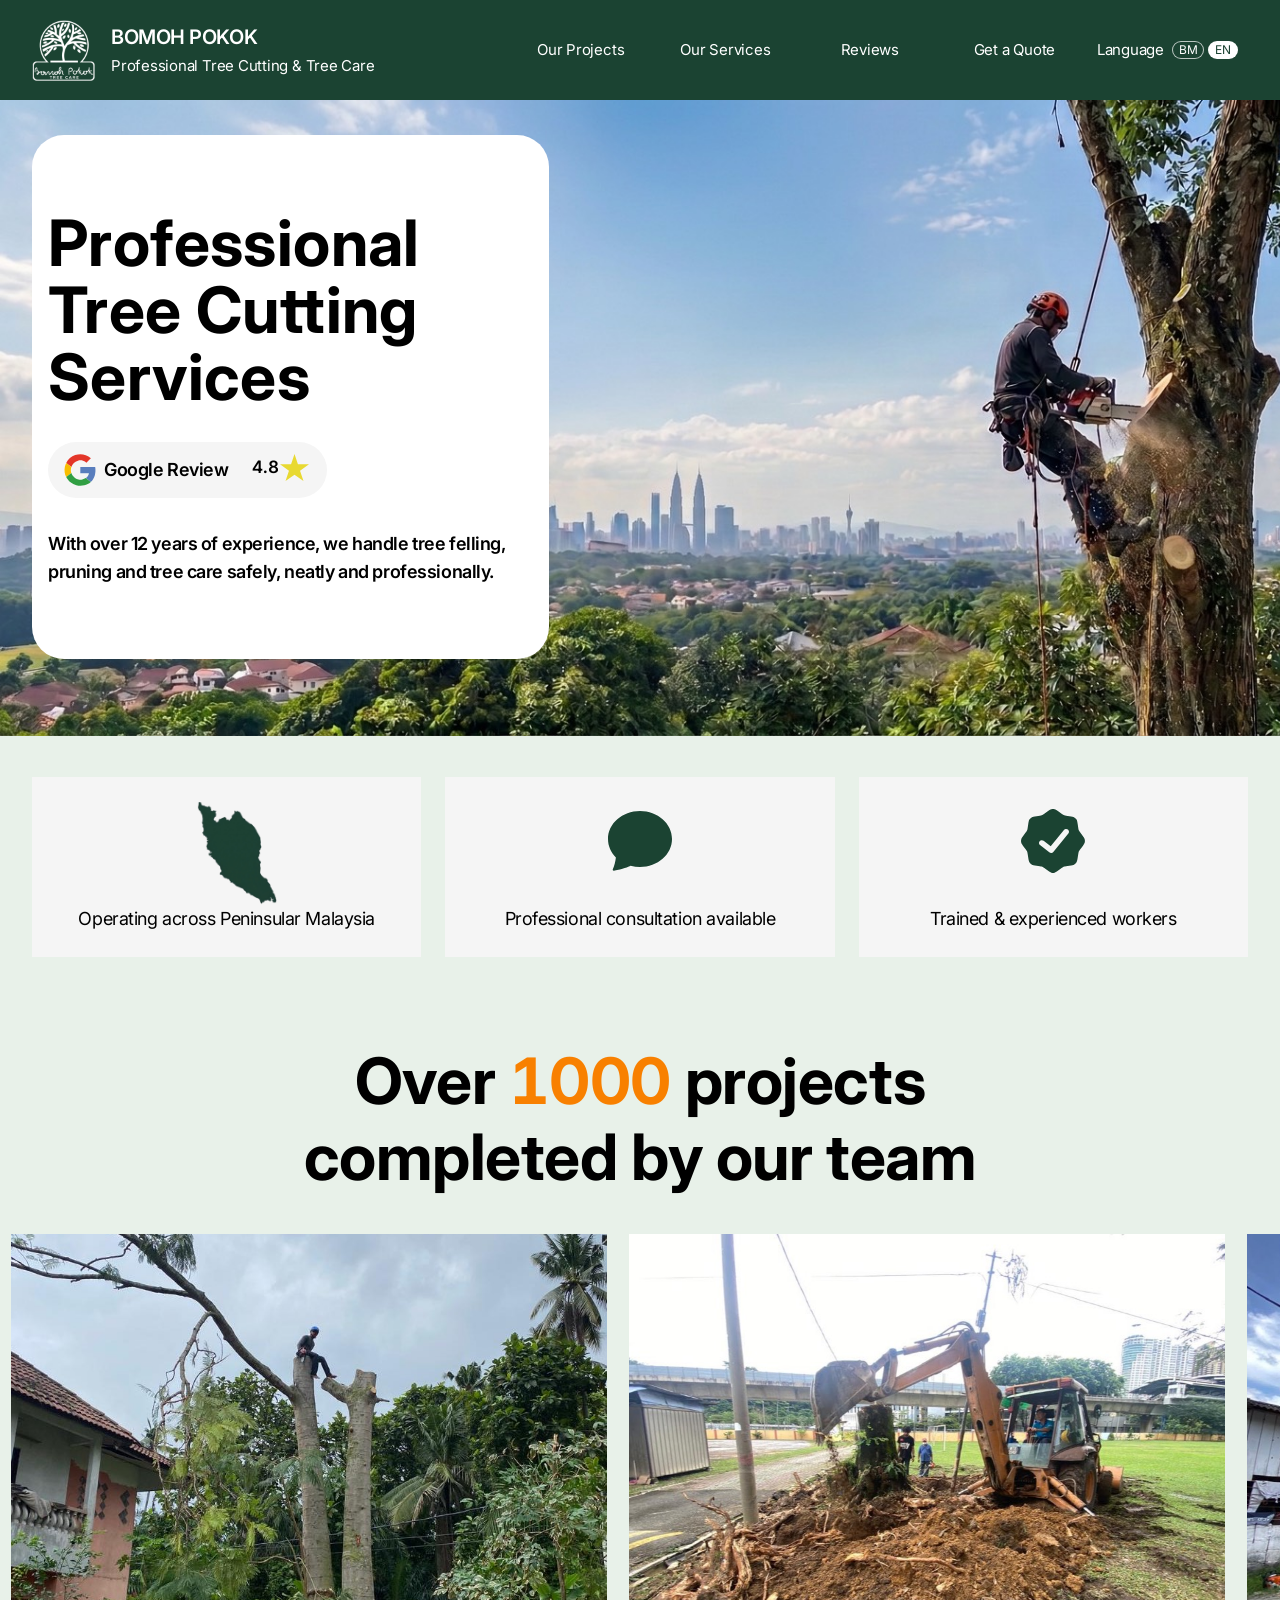
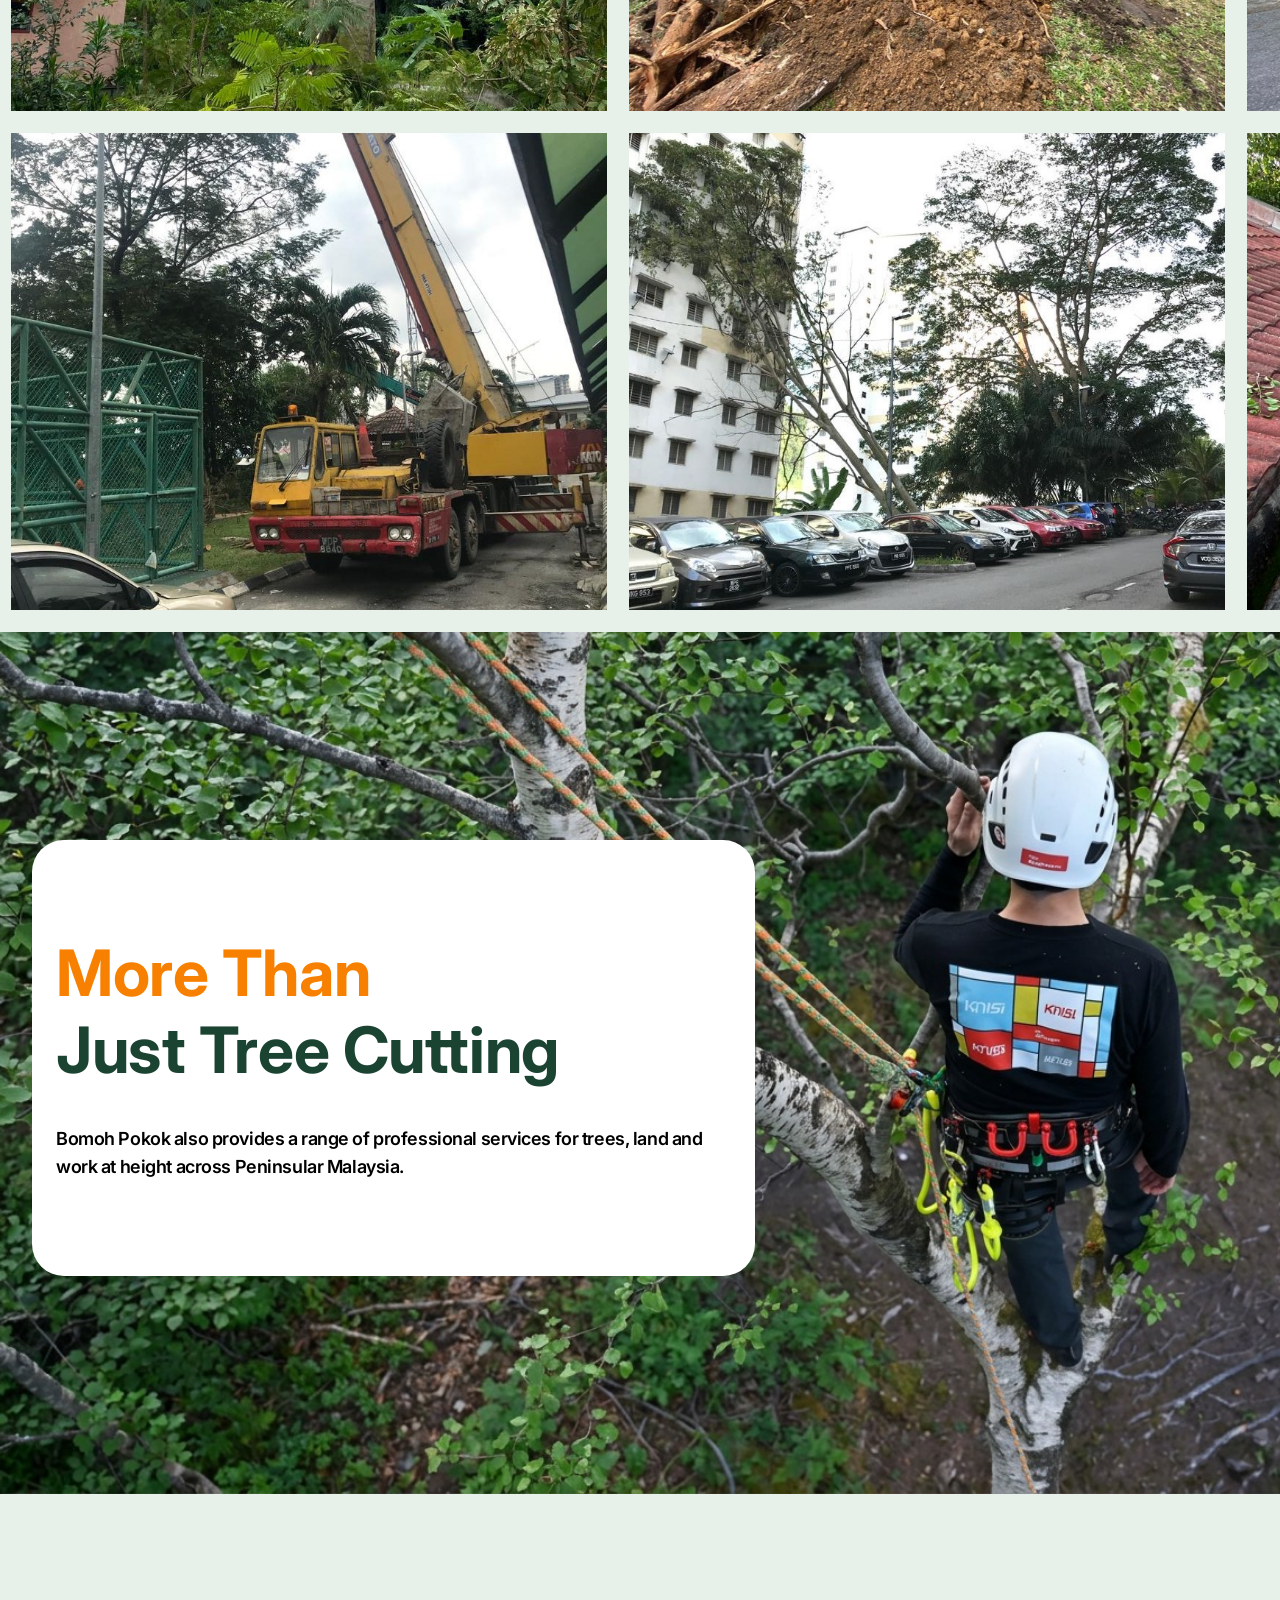
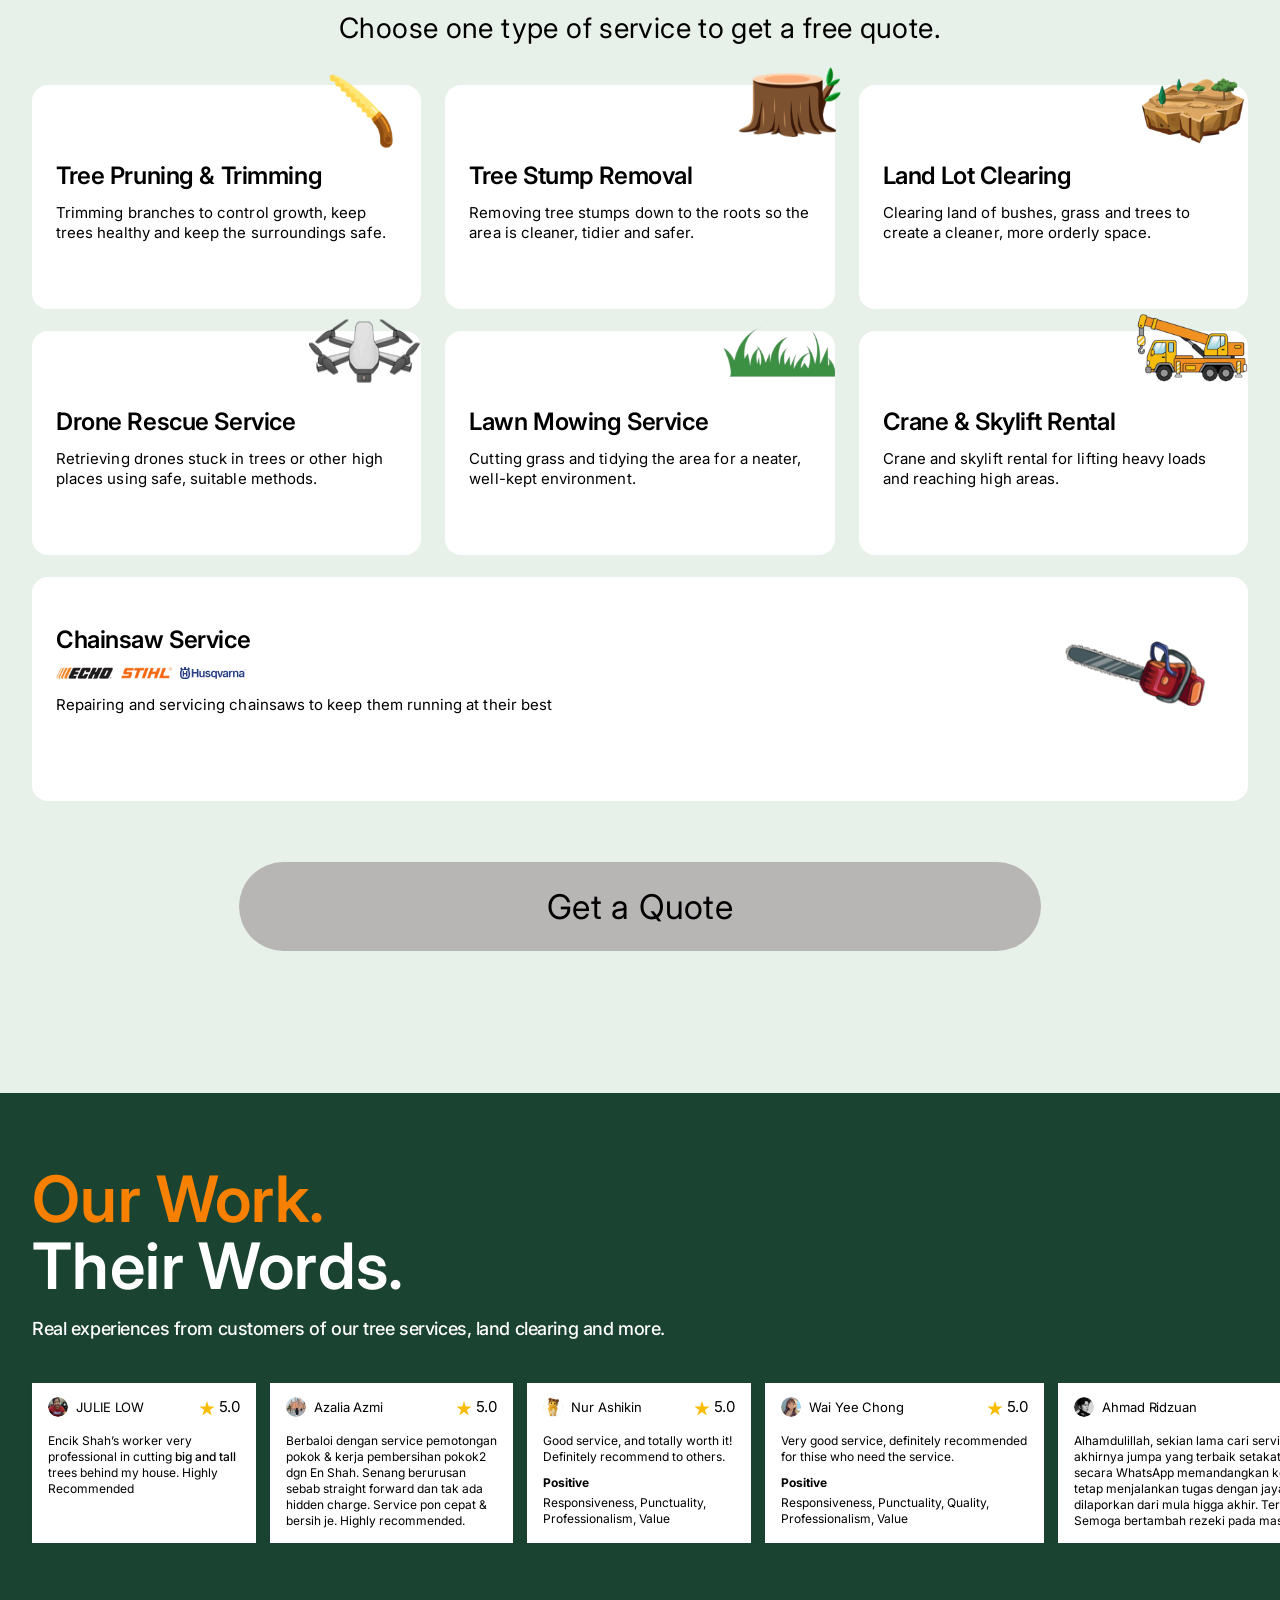
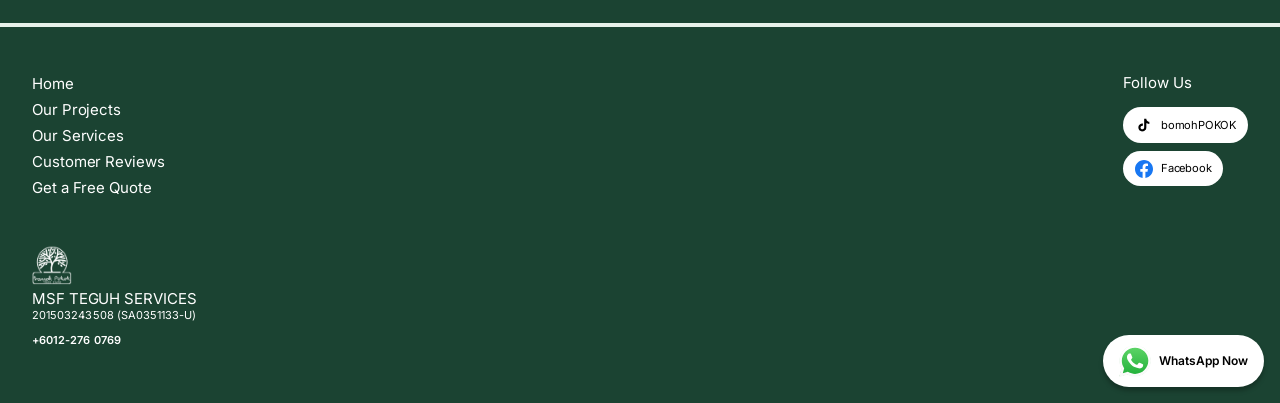
==== commit 3c4a601e: "Footer: add Facebook link Co-Authored-By: Claude Opus 5.5 <noreply@anthropic.com>" ====
--- a/en/index.html
+++ b/en/index.html
@@ -49,7 +49,7 @@
       { "@type": "AdministrativeArea", "name": "Kuala Lumpur" },
       { "@type": "State", "name": "Selangor" }
     ],
-    "sameAs": ["https://maps.app.goo.gl/sbUfZrj76yN1f9YQ7", "https://www.tiktok.com/@shahmanfauzi"],
+    "sameAs": ["https://maps.app.goo.gl/sbUfZrj76yN1f9YQ7", "https://www.tiktok.com/@shahmanfauzi", "https://www.facebook.com/share/1DrjgwQeW5/?mibextid=wwXIfr"],
     "hasOfferCatalog": {
       "@type": "OfferCatalog",
       "name": "Bomoh Pokok Services",
@@ -69,7 +69,7 @@
   <link rel="preconnect" href="https://fonts.googleapis.com" />
   <link rel="preconnect" href="https://fonts.gstatic.com" crossorigin />
   <link href="https://fonts.googleapis.com/css2?family=Inter:wght@400;500;600;700;800&display=swap" rel="stylesheet" />
-  <link rel="stylesheet" href="../styles.css?v=52" />
+  <link rel="stylesheet" href="../styles.css?v=53" />
 </head>
 <body>
   <header class="site-header" id="top">
@@ -632,6 +632,10 @@
           <img src="../assets/tiktok.svg" width="17.78" height="17.78" alt="" />
           <span>bomohPOKOK</span>
         </a>
+        <a class="social-pill" href="https://www.facebook.com/share/1DrjgwQeW5/?mibextid=wwXIfr" target="_blank" rel="noopener" aria-label="Bomoh Pokok on Facebook">
+          <img src="../assets/facebook.svg" width="17.78" height="17.78" alt="" />
+          <span>Facebook</span>
+        </a>
       </div>
     </div>
 
--- a/styles.css
+++ b/styles.css
@@ -1047,7 +1047,15 @@
 }
 
 .site-footer__social {
+  display: flex;
+  flex-direction: column;
+  align-items: flex-start;
+  gap: 8px;
   width: 130px;
+}
+
+.site-footer__social .site-footer__label {
+  margin-bottom: 8.44px;
 }
 
 /* Caption1/Regular */
@@ -1056,12 +1064,11 @@
   line-height: 16px;
 }
 
-/* White pill linking to TikTok */
+/* White pills linking to TikTok and Facebook */
 .social-pill {
   display: inline-flex;
   align-items: center;
   gap: 8.15px;
-  margin-top: 16.44px;
   padding: 8.89px 11.85px;
   background: var(--color-white);
   border-radius: 73px;
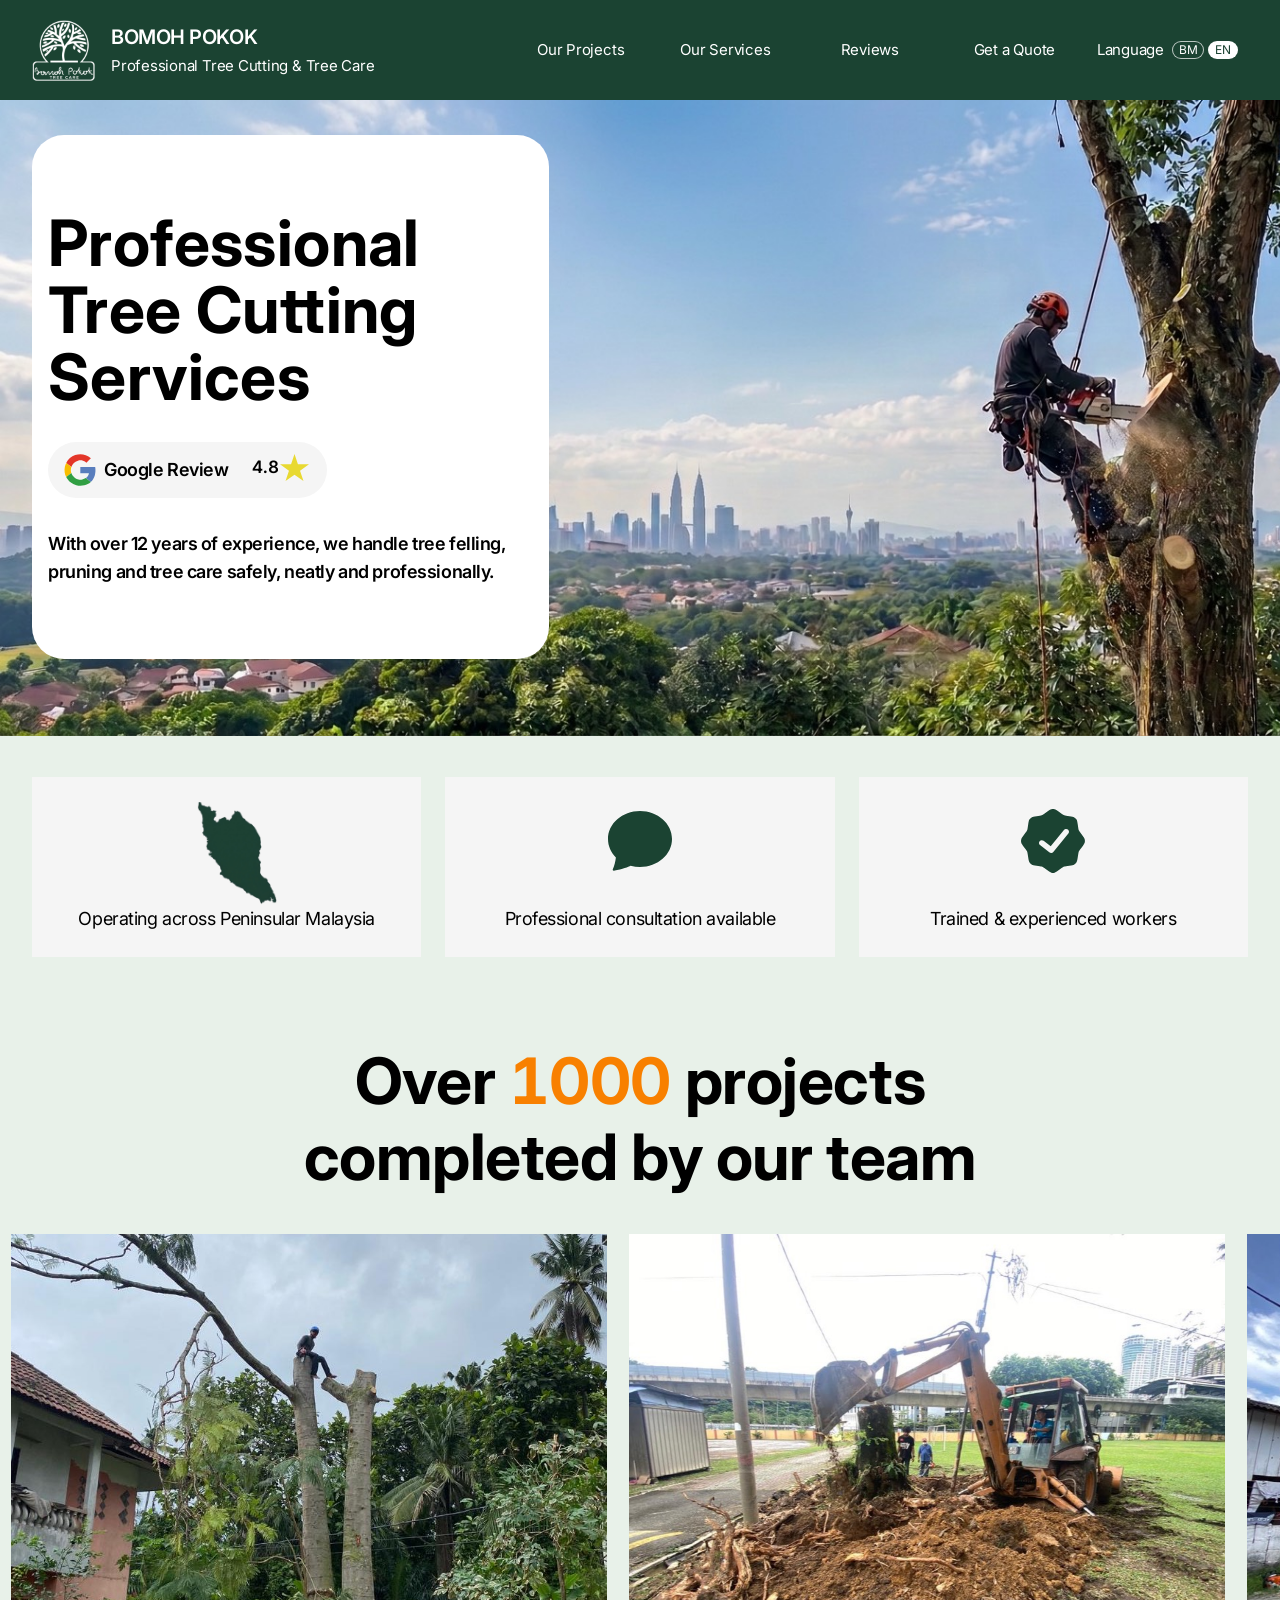
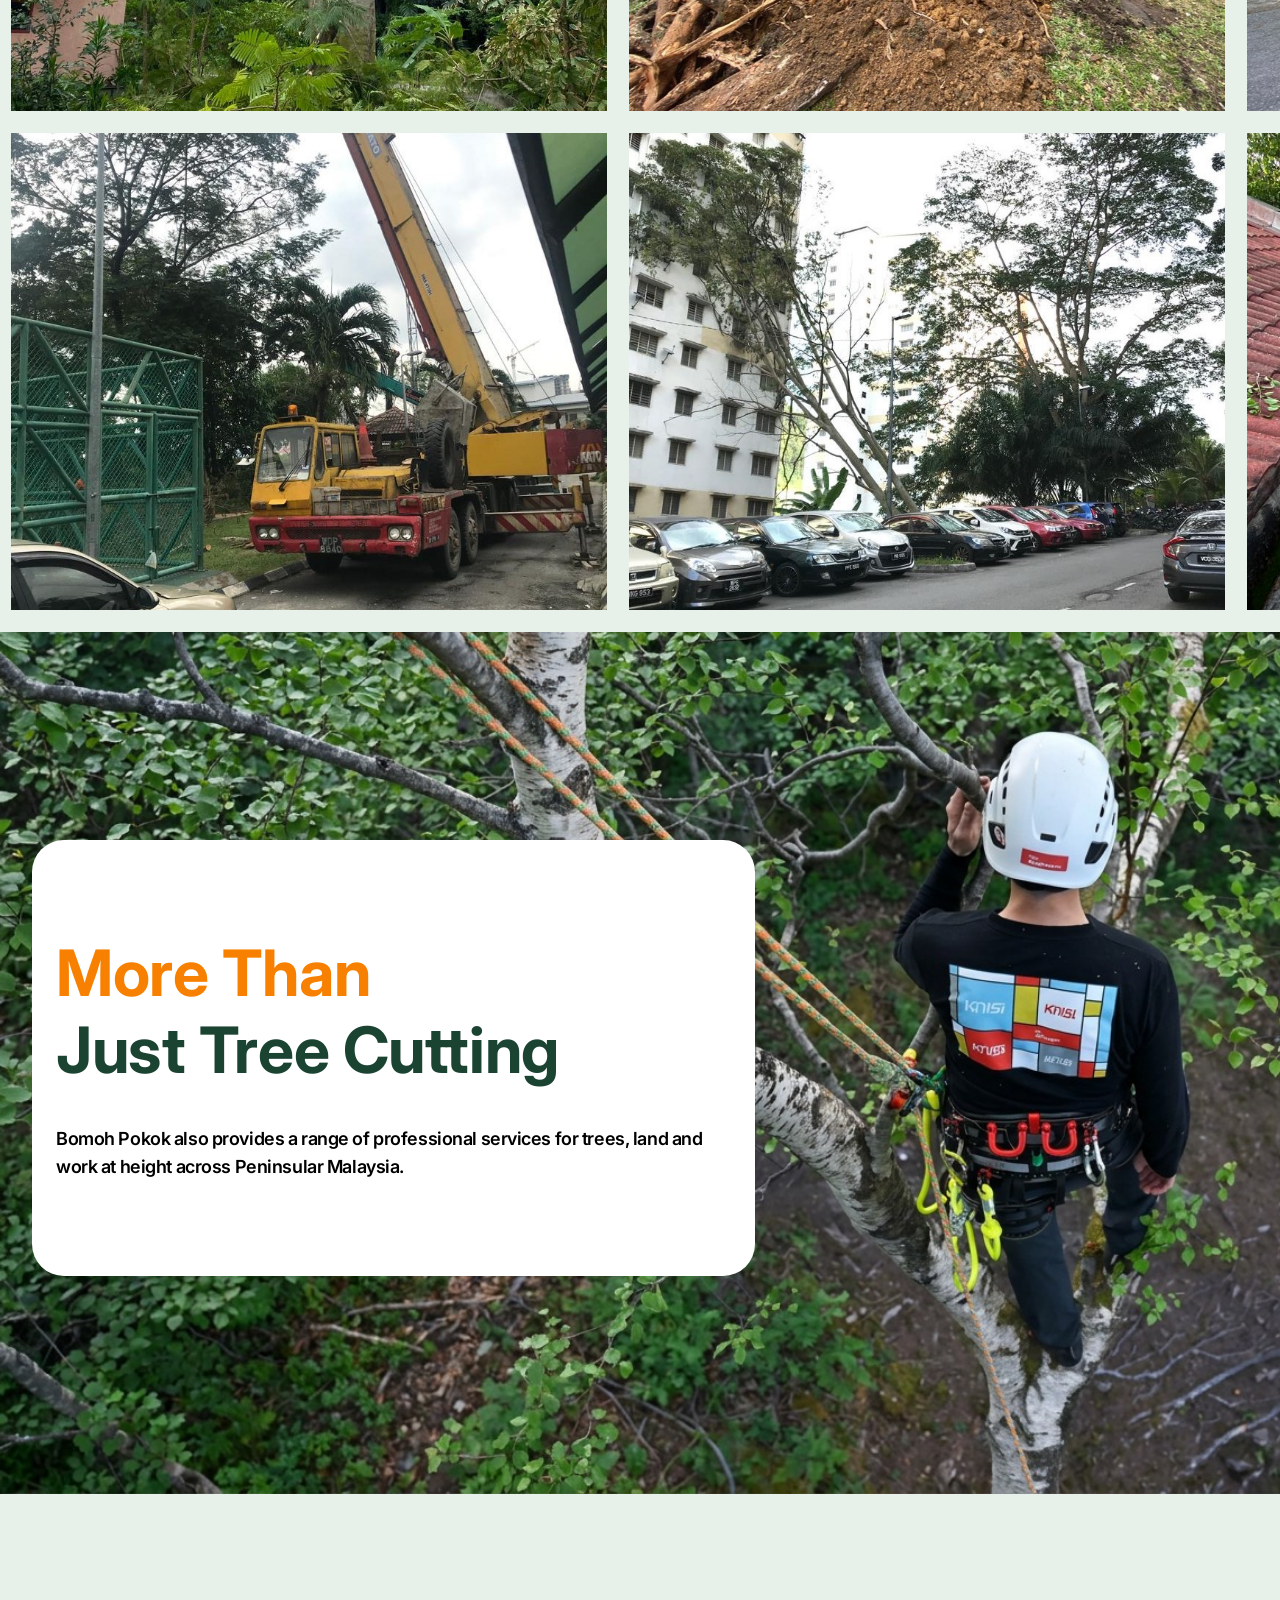
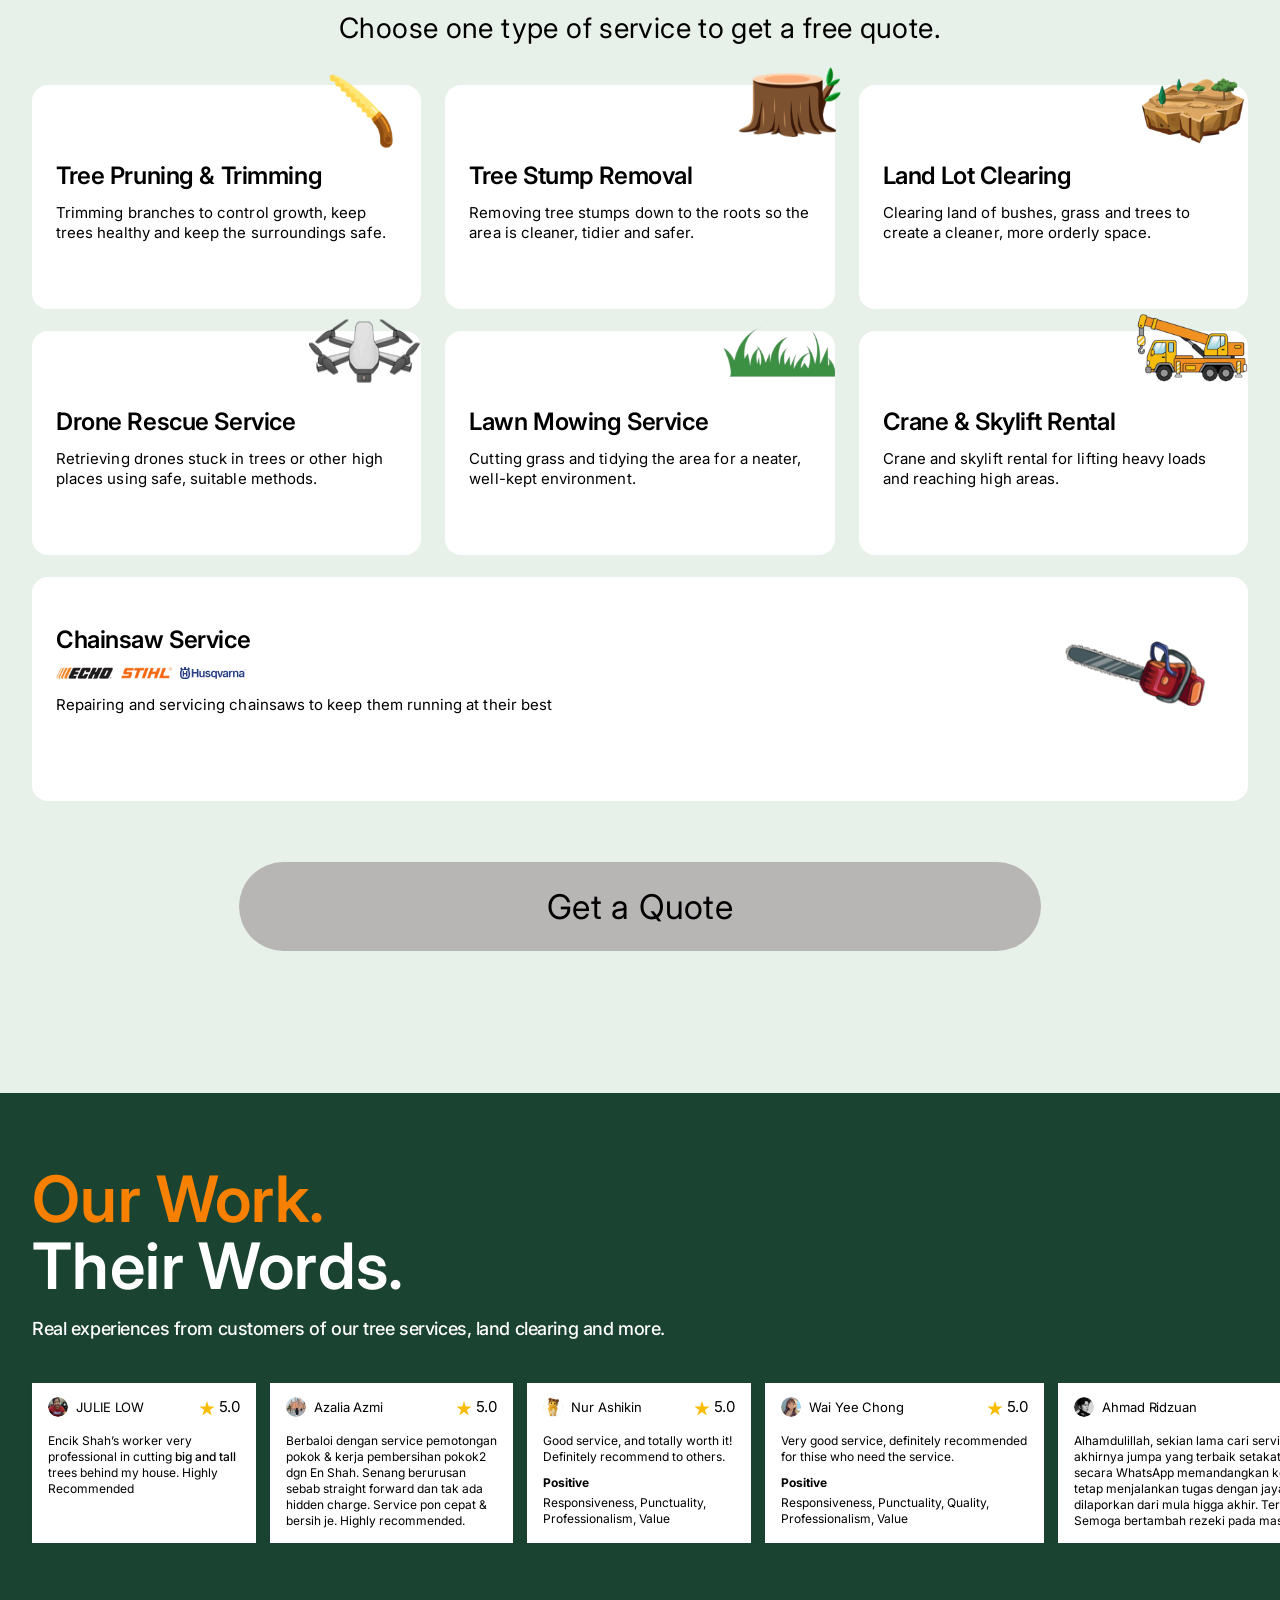
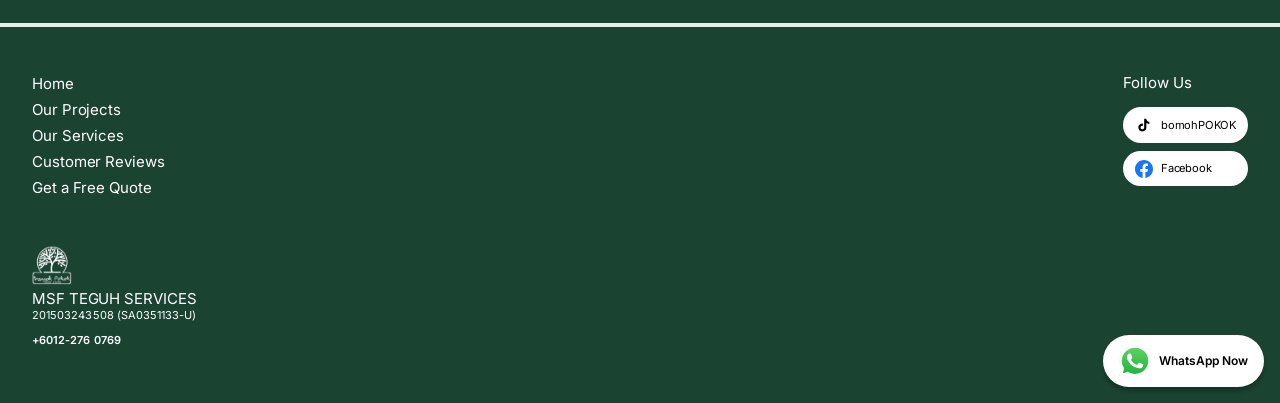
==== commit 773cfbd6: "Footer: TikTok and Facebook pills same width Co-Authored-By: Claude Opus 5.5 <noreply@anthropic.com>" ====
--- a/en/index.html
+++ b/en/index.html
@@ -69,7 +69,7 @@
   <link rel="preconnect" href="https://fonts.googleapis.com" />
   <link rel="preconnect" href="https://fonts.gstatic.com" crossorigin />
   <link href="https://fonts.googleapis.com/css2?family=Inter:wght@400;500;600;700;800&display=swap" rel="stylesheet" />
-  <link rel="stylesheet" href="../styles.css?v=53" />
+  <link rel="stylesheet" href="../styles.css?v=54" />
 </head>
 <body>
   <header class="site-header" id="top">
--- a/styles.css
+++ b/styles.css
@@ -1046,15 +1046,17 @@
   outline: none;
 }
 
+/* Grid as wide as its widest pill, so the TikTok and Facebook pills match in width */
 .site-footer__social {
-  display: flex;
-  flex-direction: column;
-  align-items: flex-start;
+  display: grid;
+  justify-items: stretch;
+  align-content: start;
   gap: 8px;
-  width: 130px;
+  width: max-content;
 }
 
 .site-footer__social .site-footer__label {
+  justify-self: start;
   margin-bottom: 8.44px;
 }
 
@@ -1677,10 +1679,6 @@
     font-size: max(13px, calc(15 * var(--u)));
   }
 
-  .site-footer__social {
-    width: auto;
-  }
-
   .site-footer__company {
     margin-top: calc(48 * var(--u));
   }
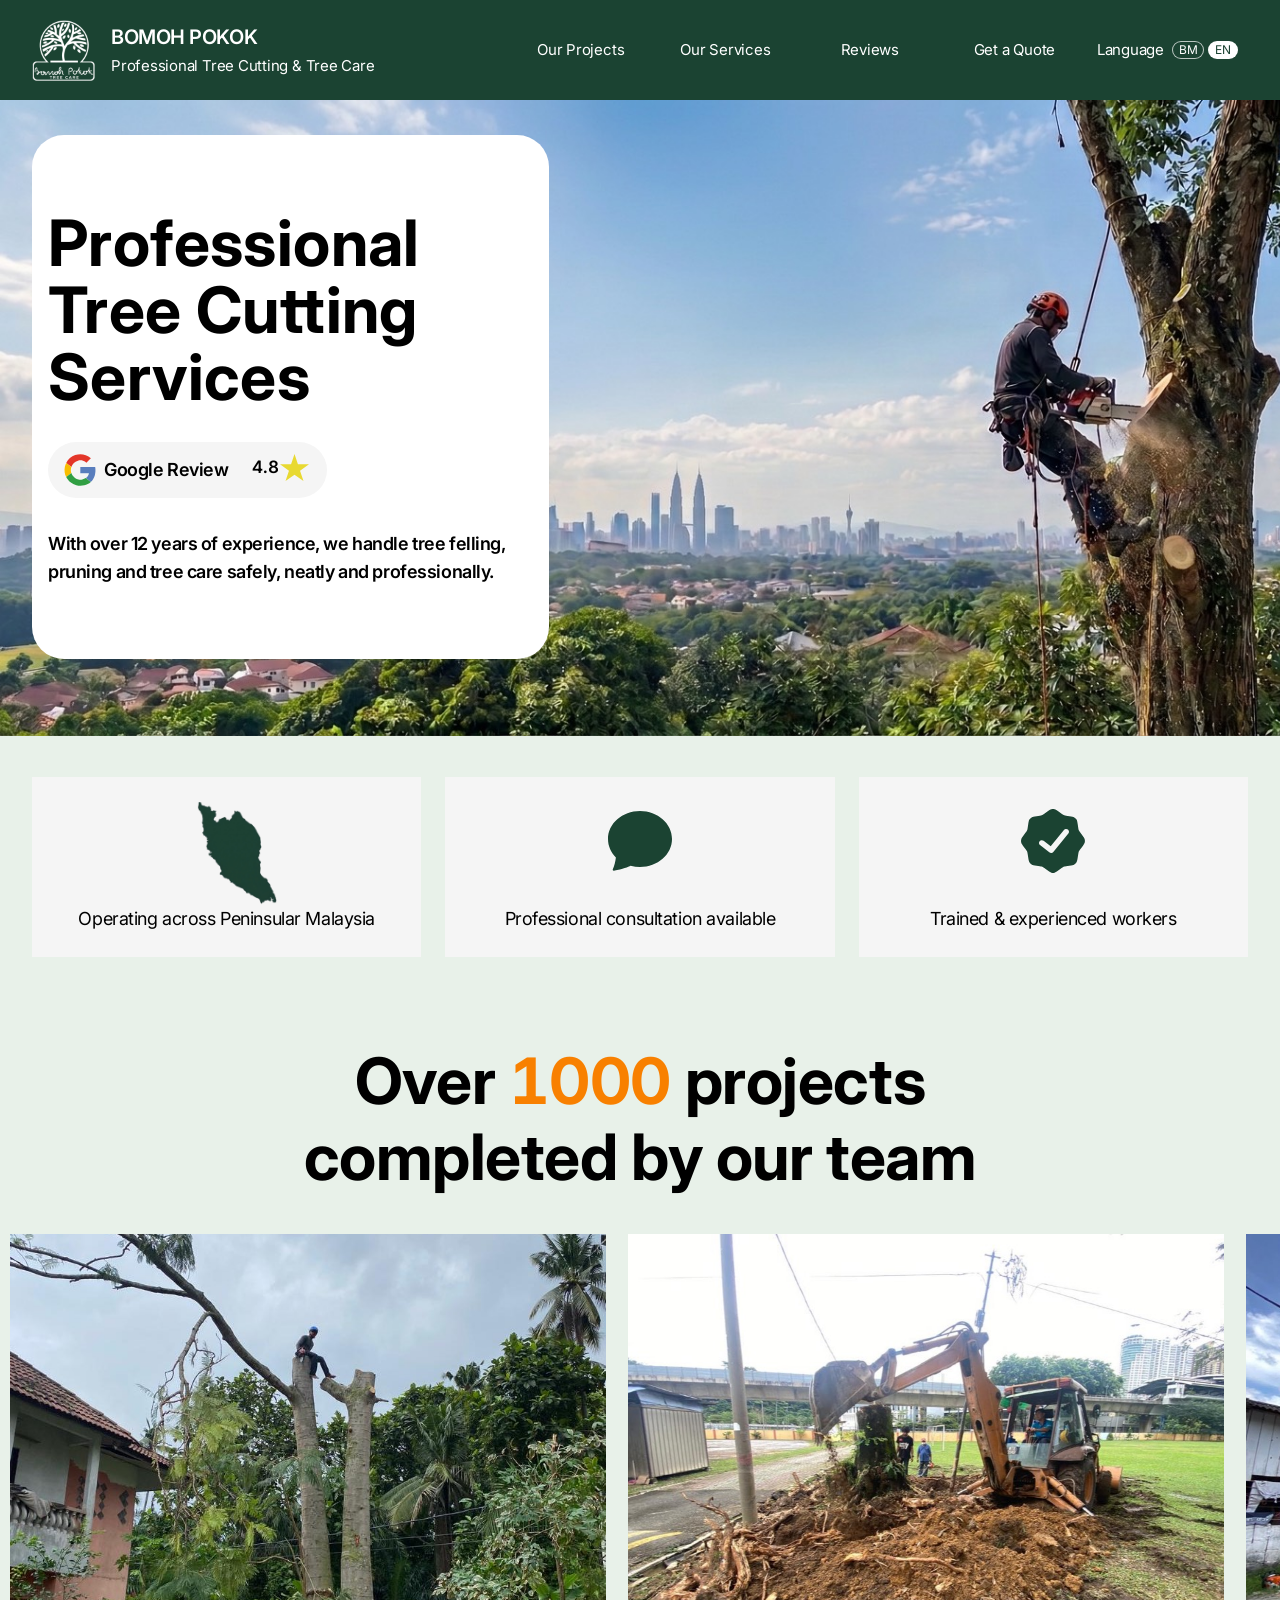
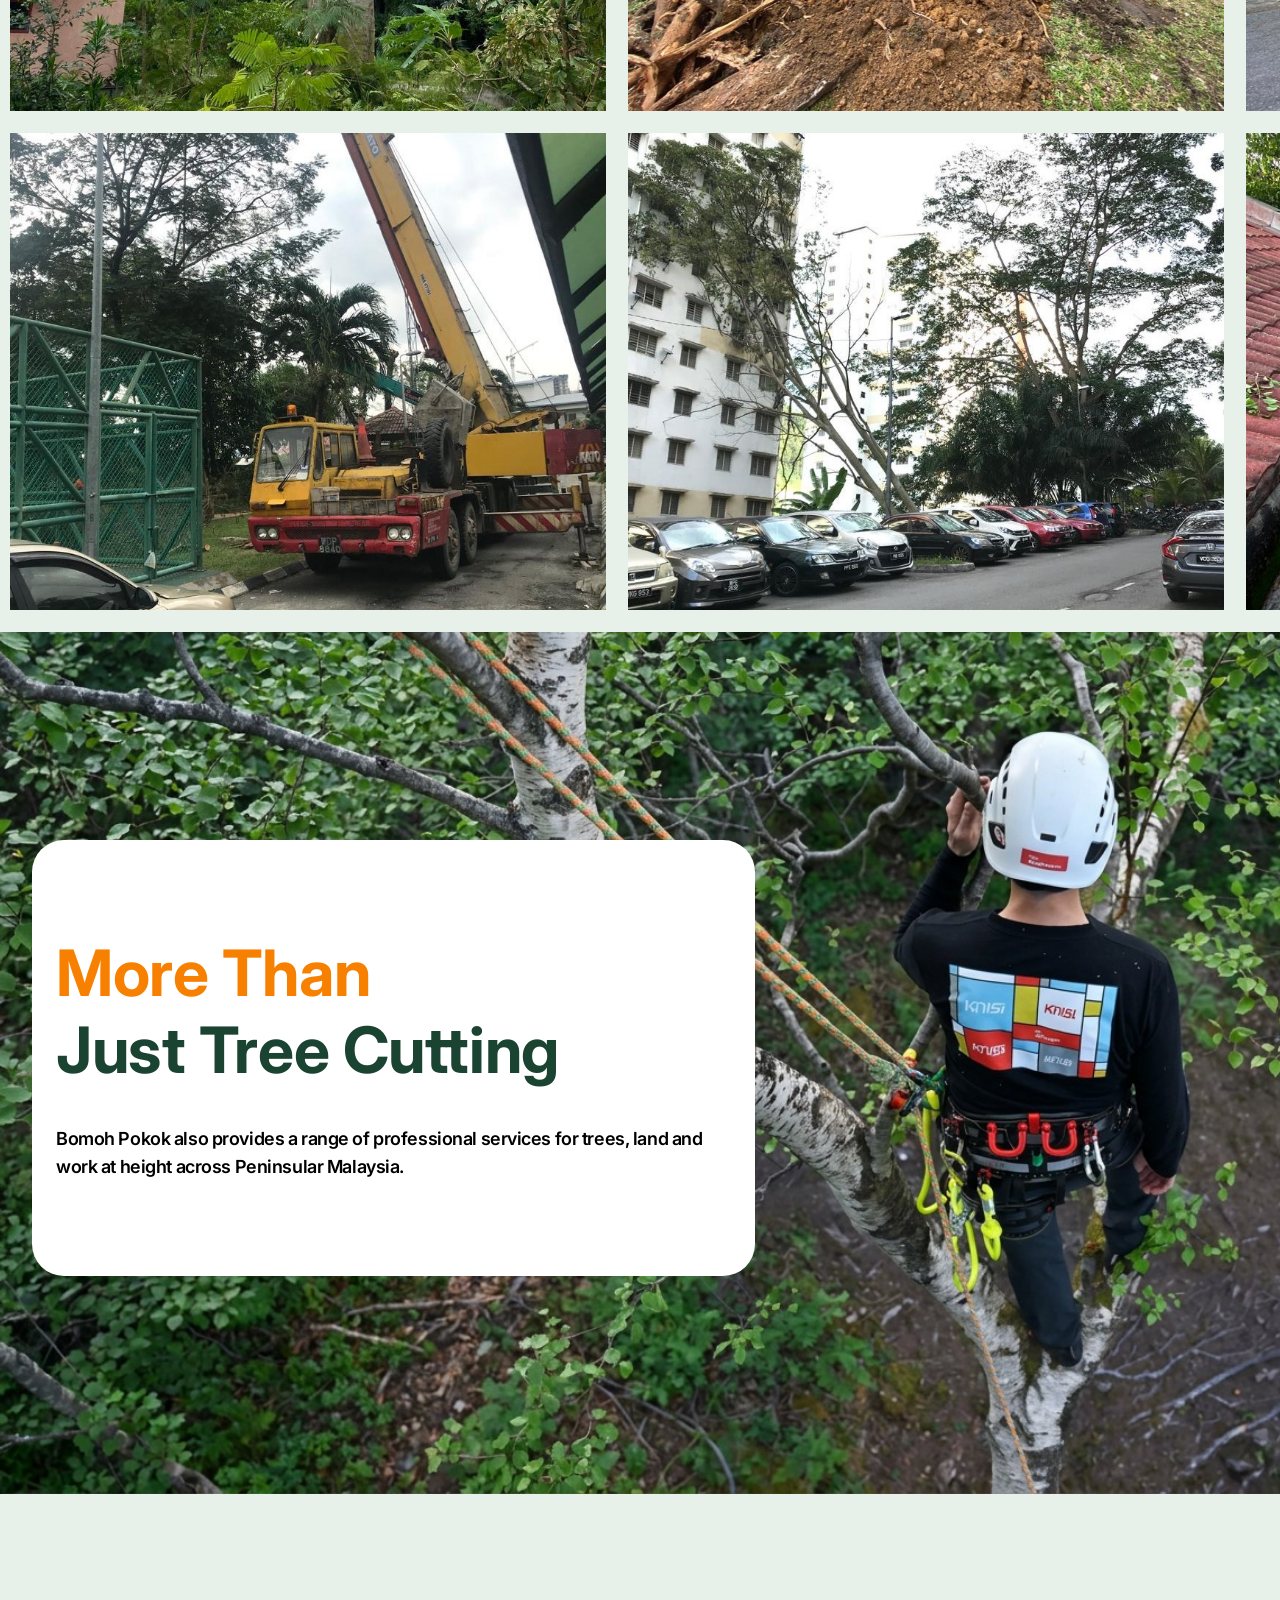
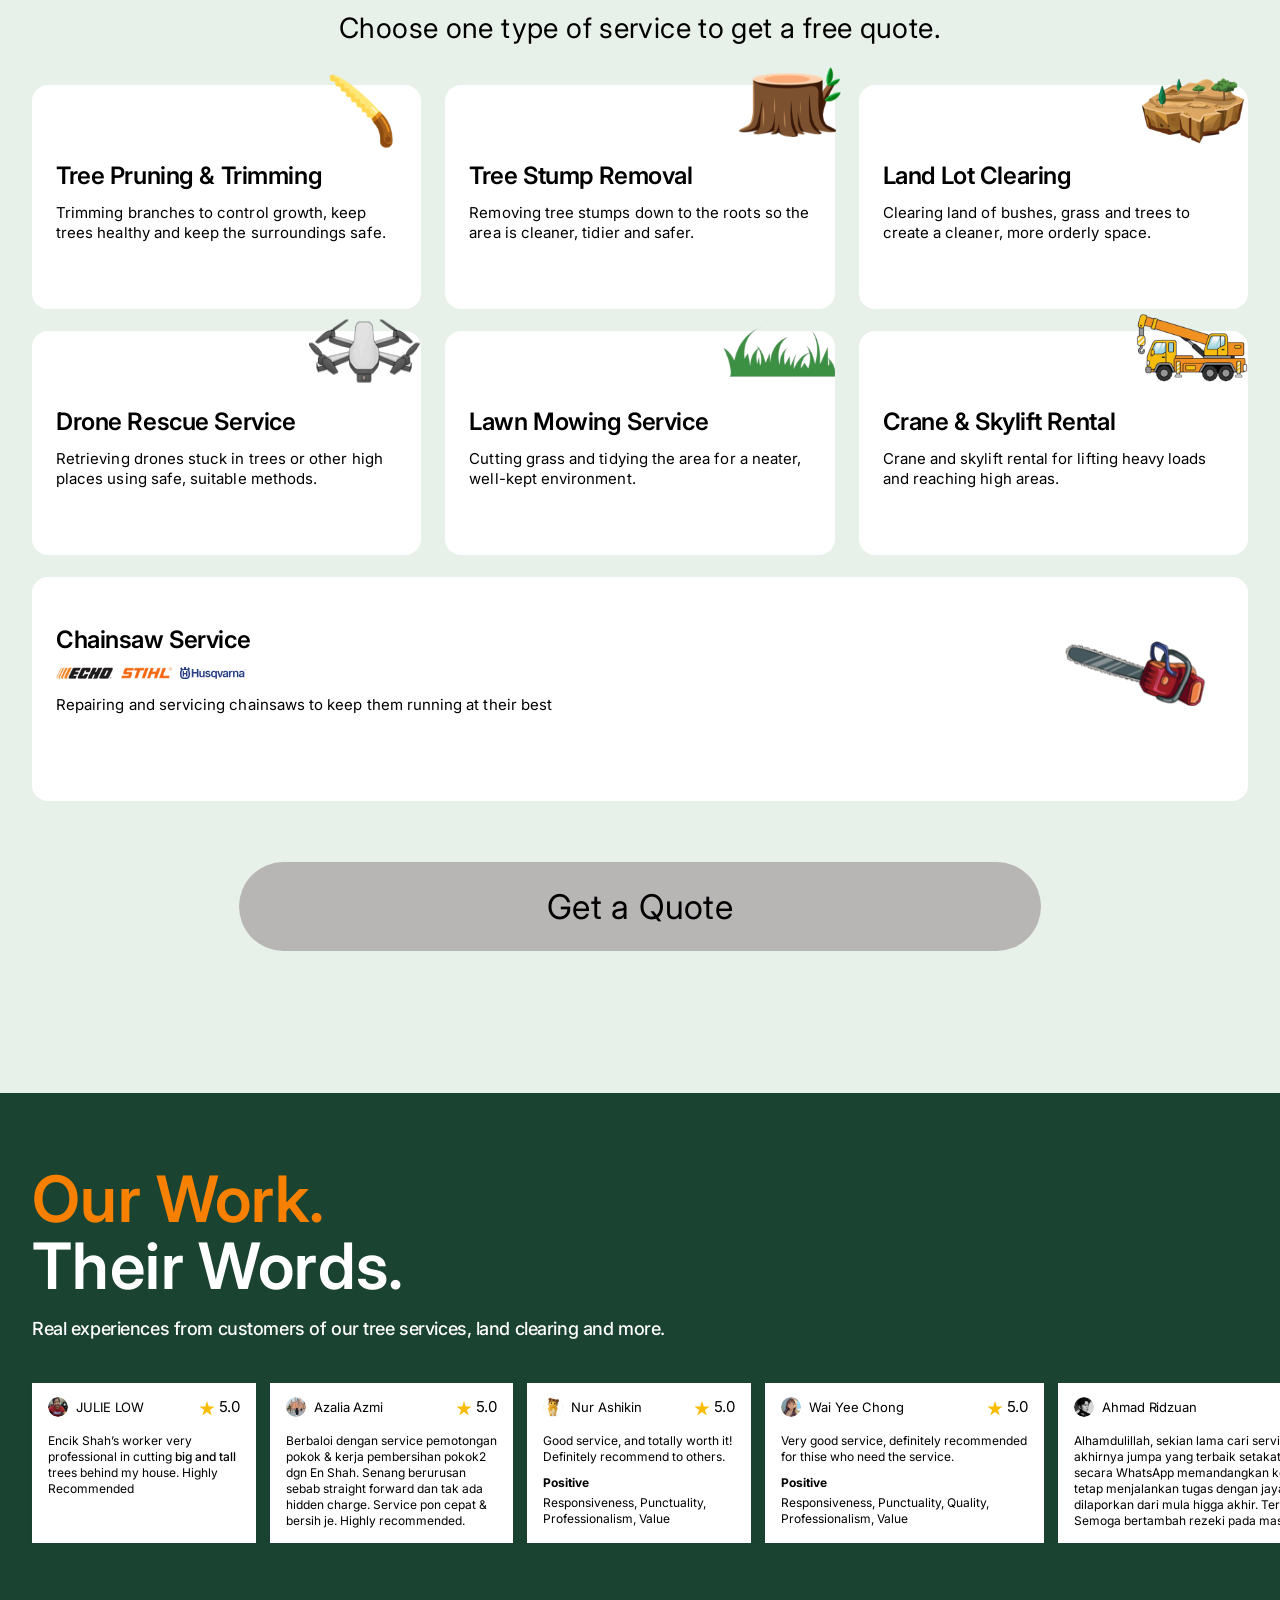
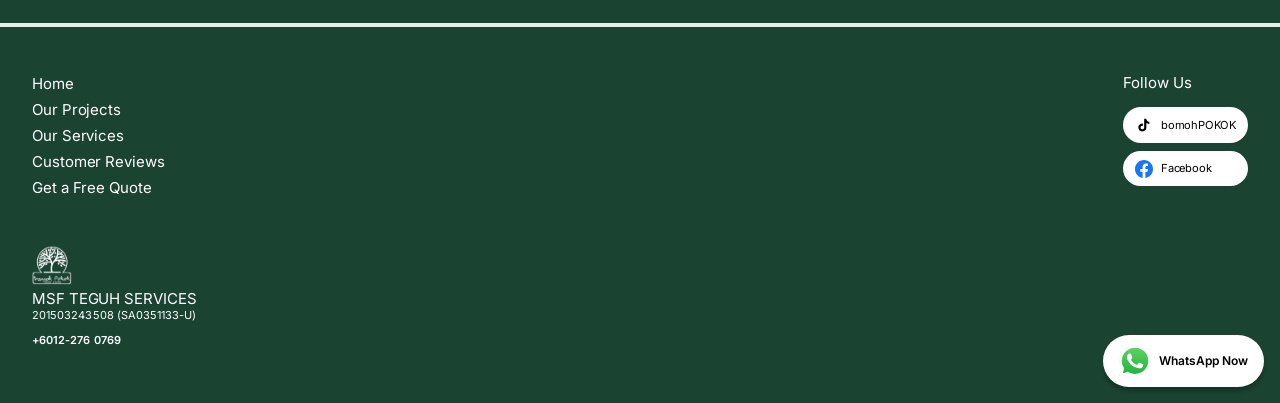
==== commit f521b947: "Use custom domain bomohpokok.com Co-Authored-By: Claude Opus 5.5 <noreply@anthropic.com>" ====
--- a/en/index.html
+++ b/en/index.html
@@ -8,12 +8,12 @@
   <meta name="theme-color" content="#1b4332" />
 
   <!-- The site's main address. Update this (and the og:url / og:image / JSON-LD URLs below) when moving to a custom domain. -->
-  <link rel="canonical" href="https://thefirdaux.github.io/bomoh-pokok/en/" />
+  <link rel="canonical" href="https://bomohpokok.com/en/" />
 
   <!-- Language versions (Malay is the default) -->
-  <link rel="alternate" hreflang="ms" href="https://thefirdaux.github.io/bomoh-pokok/" />
-  <link rel="alternate" hreflang="en" href="https://thefirdaux.github.io/bomoh-pokok/en/" />
-  <link rel="alternate" hreflang="x-default" href="https://thefirdaux.github.io/bomoh-pokok/" />
+  <link rel="alternate" hreflang="ms" href="https://bomohpokok.com/" />
+  <link rel="alternate" hreflang="en" href="https://bomohpokok.com/en/" />
+  <link rel="alternate" hreflang="x-default" href="https://bomohpokok.com/" />
 
   <!-- Icons -->
   <link rel="icon" href="../assets/favicon.svg" type="image/svg+xml" />
@@ -26,8 +26,8 @@
   <meta property="og:site_name" content="Bomoh Pokok" />
   <meta property="og:title" content="Bomoh Pokok — Tree Cutting Services in Kuala Lumpur &amp; Selangor" />
   <meta property="og:description" content="Over 12 years of experience and 1000 projects. Safe, tidy and professional tree cutting, felling and pruning in Kuala Lumpur and Selangor." />
-  <meta property="og:url" content="https://thefirdaux.github.io/bomoh-pokok/en/" />
-  <meta property="og:image" content="https://thefirdaux.github.io/bomoh-pokok/assets/share.jpg" />
+  <meta property="og:url" content="https://bomohpokok.com/en/" />
+  <meta property="og:image" content="https://bomohpokok.com/assets/share.jpg" />
   <meta property="og:image:width" content="941" />
   <meta property="og:image:height" content="493" />
   <meta property="og:image:alt" content="Bomoh Pokok worker cutting a tree branch with a chainsaw while wearing a safety harness" />
@@ -38,13 +38,13 @@
   {
     "@context": "https://schema.org",
     "@type": "LocalBusiness",
-    "@id": "https://thefirdaux.github.io/bomoh-pokok/#business",
+    "@id": "https://bomohpokok.com/#business",
     "name": "Bomoh Pokok",
     "legalName": "MSF TEGUH SERVICES",
     "telephone": "+60122760769",
     "description": "Professional tree cutting and tree care with over 12 years of experience and more than 1000 projects. Trained, experienced workers and professional consultation available.",
-    "url": "https://thefirdaux.github.io/bomoh-pokok/en/",
-    "image": "https://thefirdaux.github.io/bomoh-pokok/assets/share.jpg",
+    "url": "https://bomohpokok.com/en/",
+    "image": "https://bomohpokok.com/assets/share.jpg",
     "areaServed": [
       { "@type": "AdministrativeArea", "name": "Kuala Lumpur" },
       { "@type": "State", "name": "Selangor" }
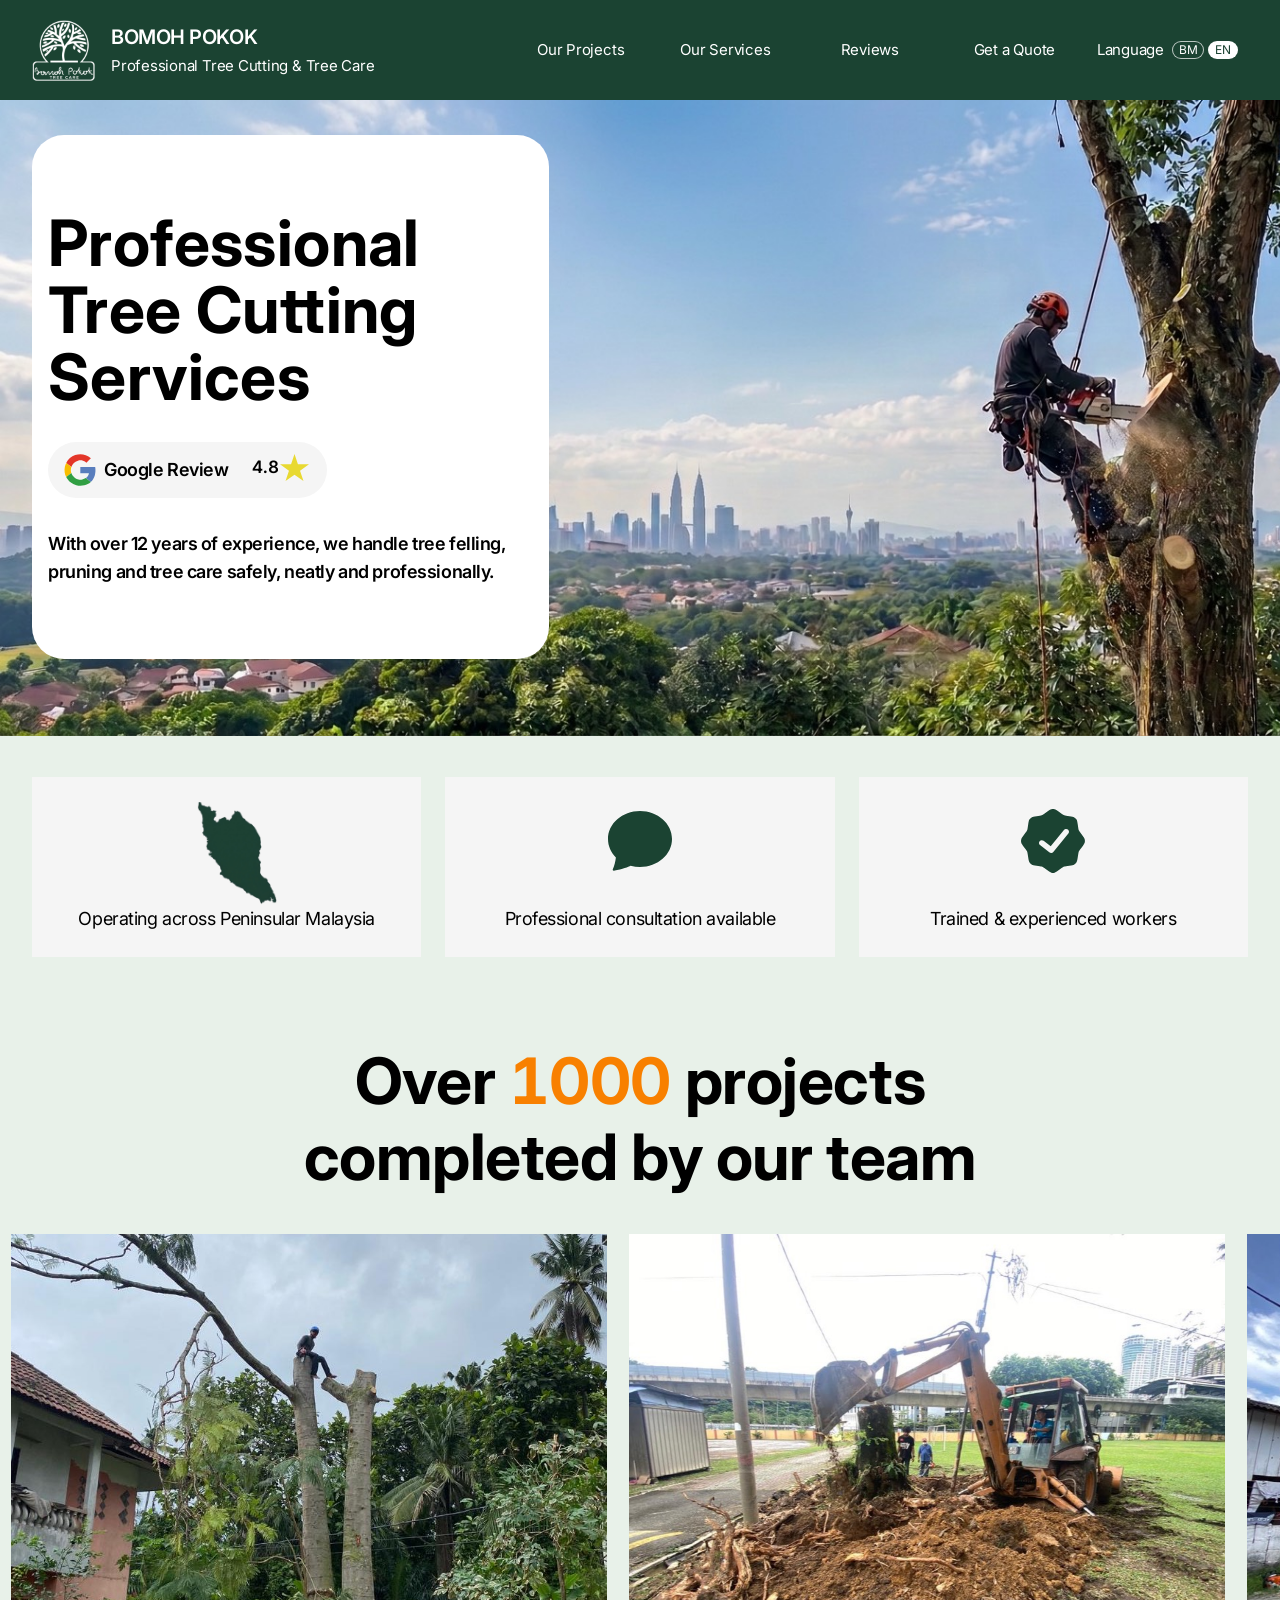
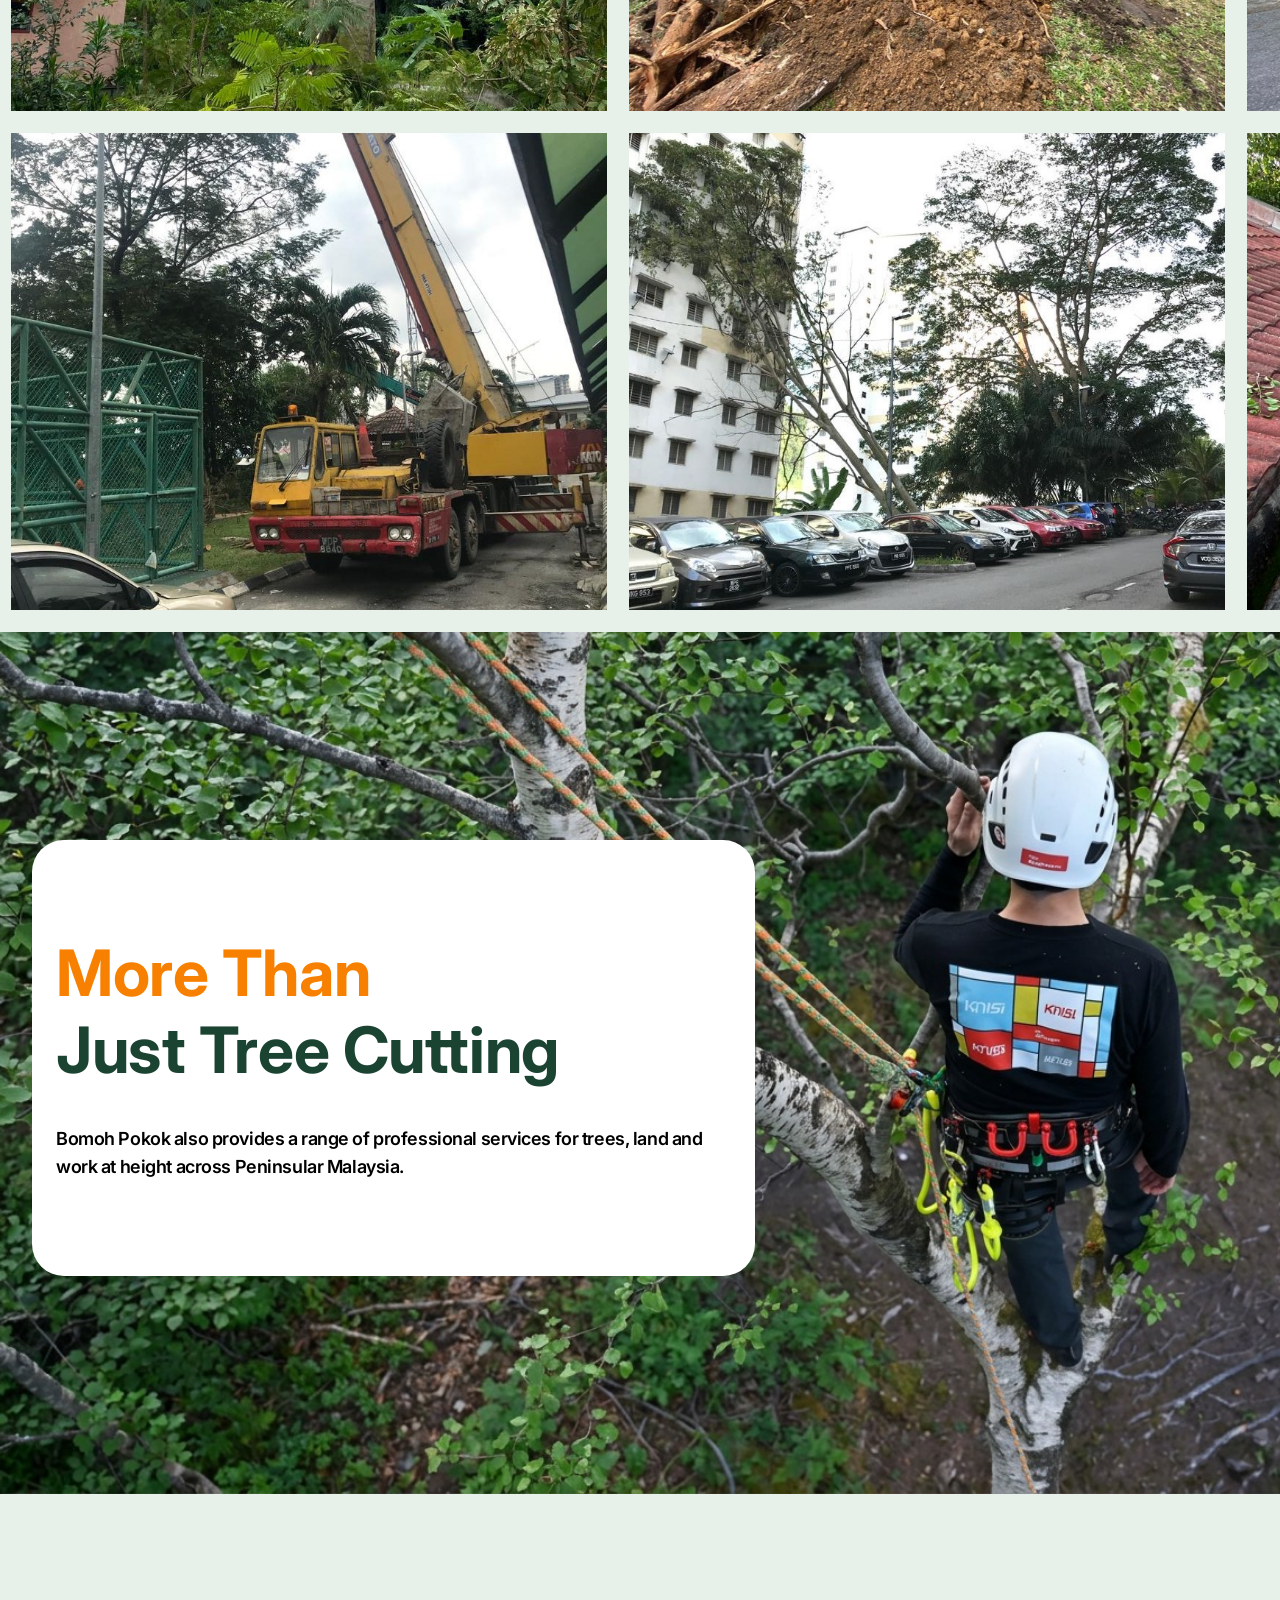
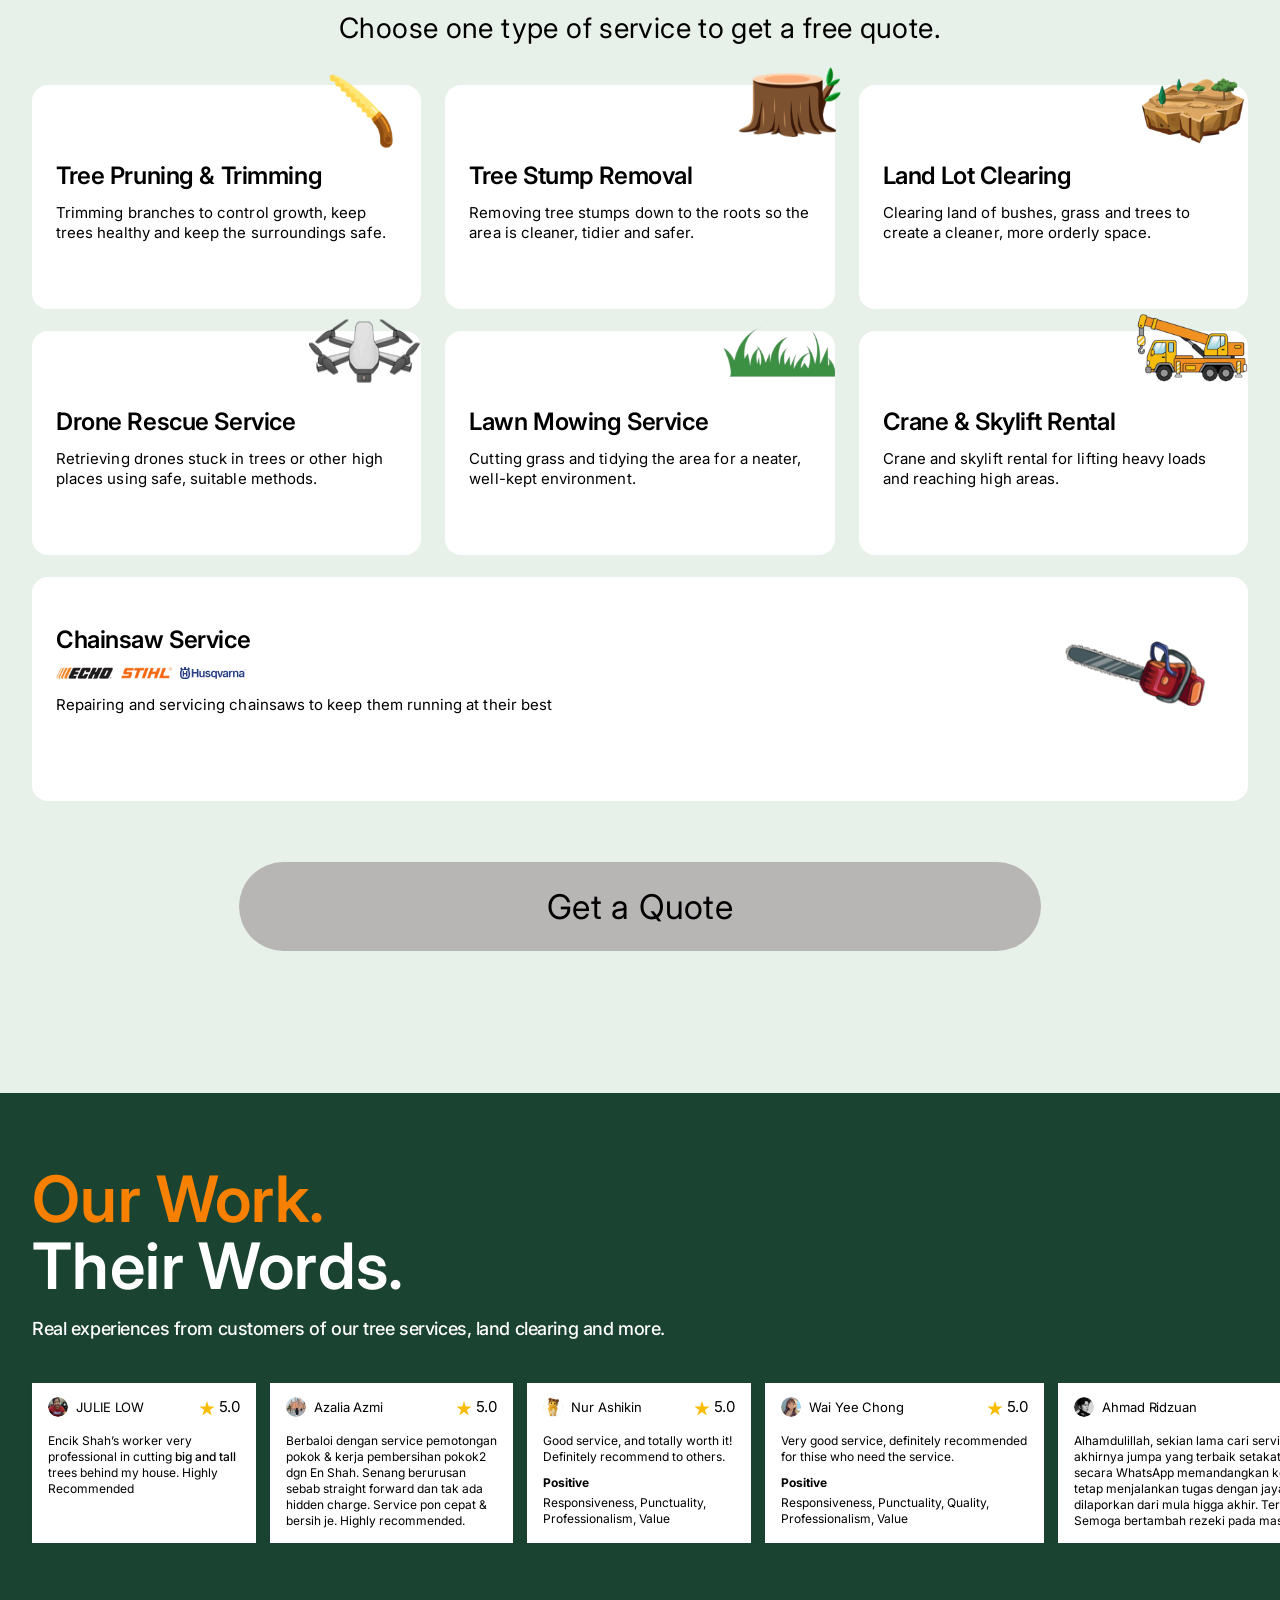
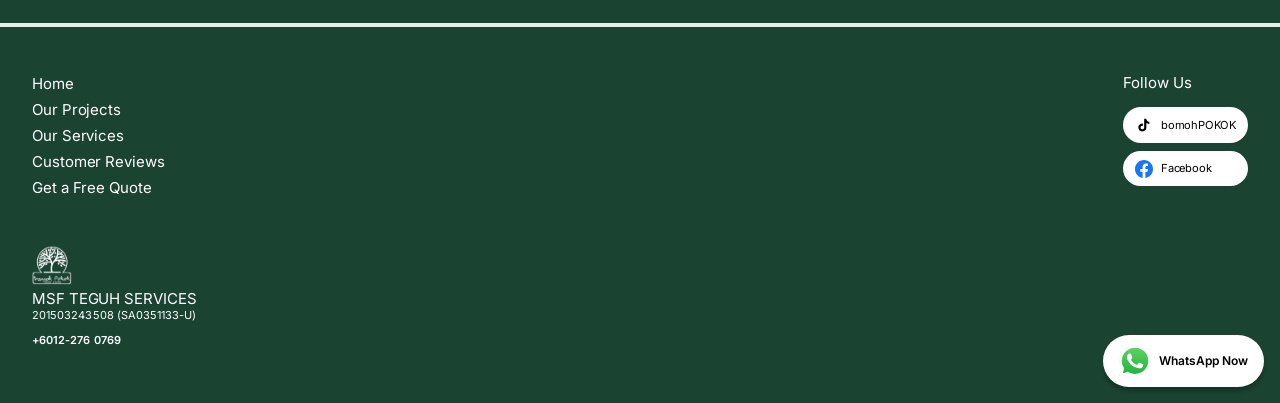
==== commit 5023e765: "Mobile hero: white fade behind the feature rows Co-Authored-By: Claude Opus 5.5 <noreply@anthropic.c" ====
--- a/en/index.html
+++ b/en/index.html
@@ -69,7 +69,7 @@
   <link rel="preconnect" href="https://fonts.googleapis.com" />
   <link rel="preconnect" href="https://fonts.gstatic.com" crossorigin />
   <link href="https://fonts.googleapis.com/css2?family=Inter:wght@400;500;600;700;800&display=swap" rel="stylesheet" />
-  <link rel="stylesheet" href="../styles.css?v=54" />
+  <link rel="stylesheet" href="../styles.css?v=55" />
 </head>
 <body>
   <header class="site-header" id="top">
--- a/styles.css
+++ b/styles.css
@@ -455,6 +455,20 @@
   width: 103.48%;
   height: 100.18%;
   object-fit: cover;
+}
+
+/* White fade over the trees and city at the bottom so the feature rows stay readable */
+.hero__media::after {
+  content: "";
+  position: absolute;
+  inset: 0;
+  background: linear-gradient(
+    to bottom,
+    rgba(255, 255, 255, 0) 56%,
+    rgba(255, 255, 255, 0.82) 66%,
+    rgba(255, 255, 255, 0.9) 100%
+  );
+  pointer-events: none;
 }
 
 .hero__content {
@@ -1312,6 +1326,10 @@
     object-position: left center;
   }
 
+  .hero__media::after {
+    display: none;
+  }
+
   .hero__content {
     max-width: none;
     padding: calc(35 * var(--u)) var(--desk-pad) 0;
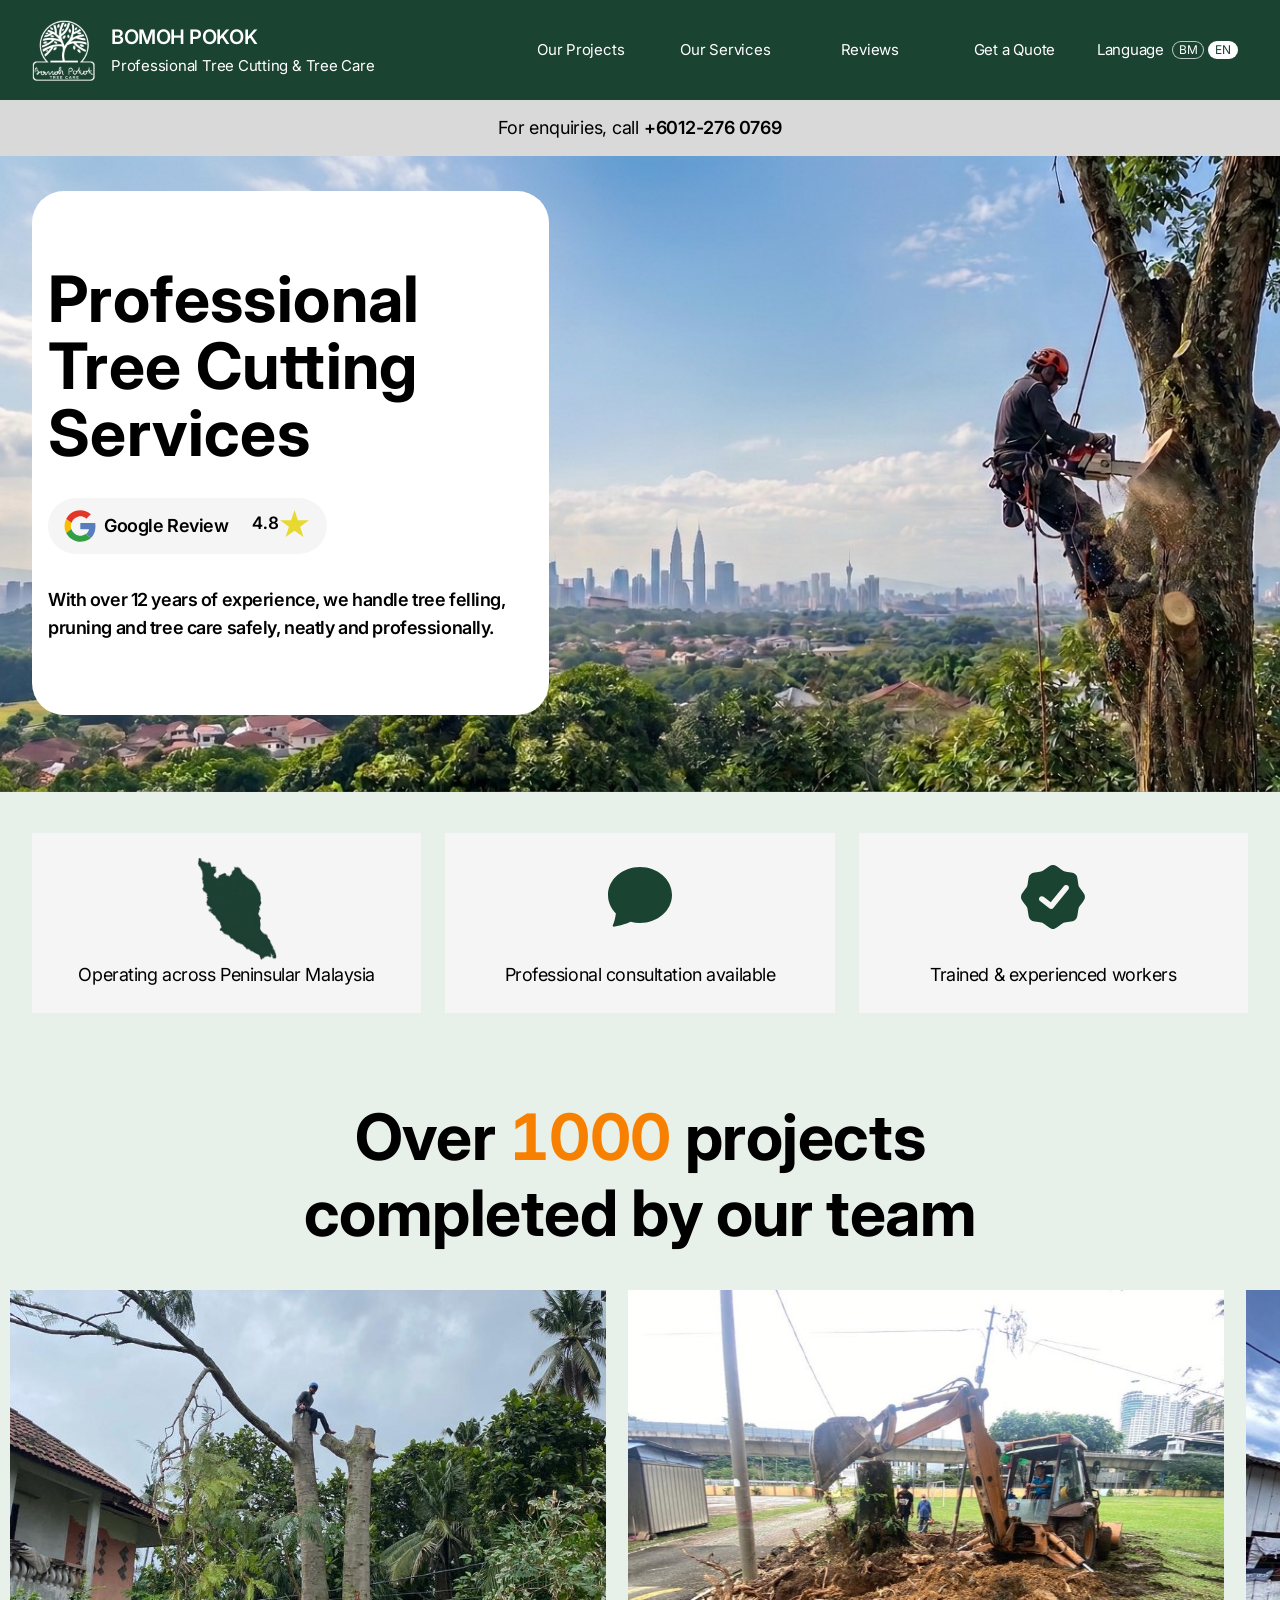
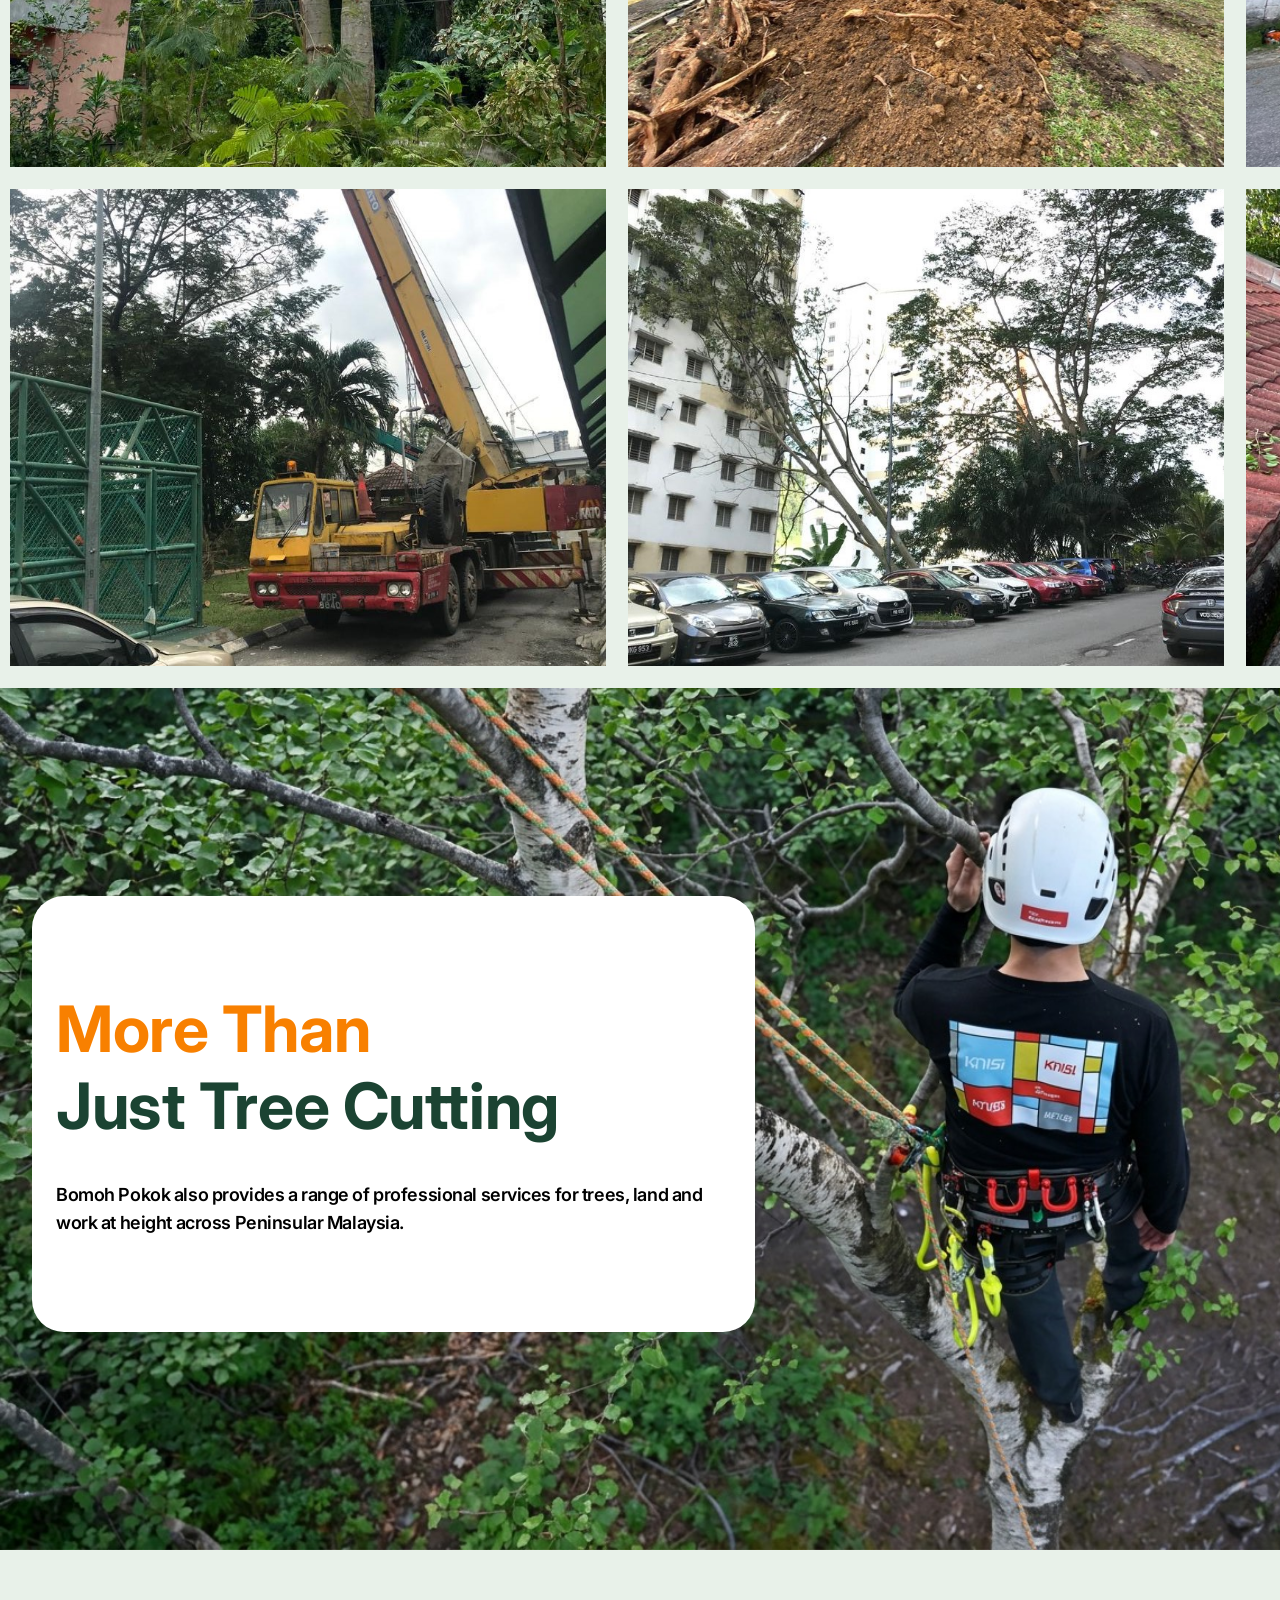
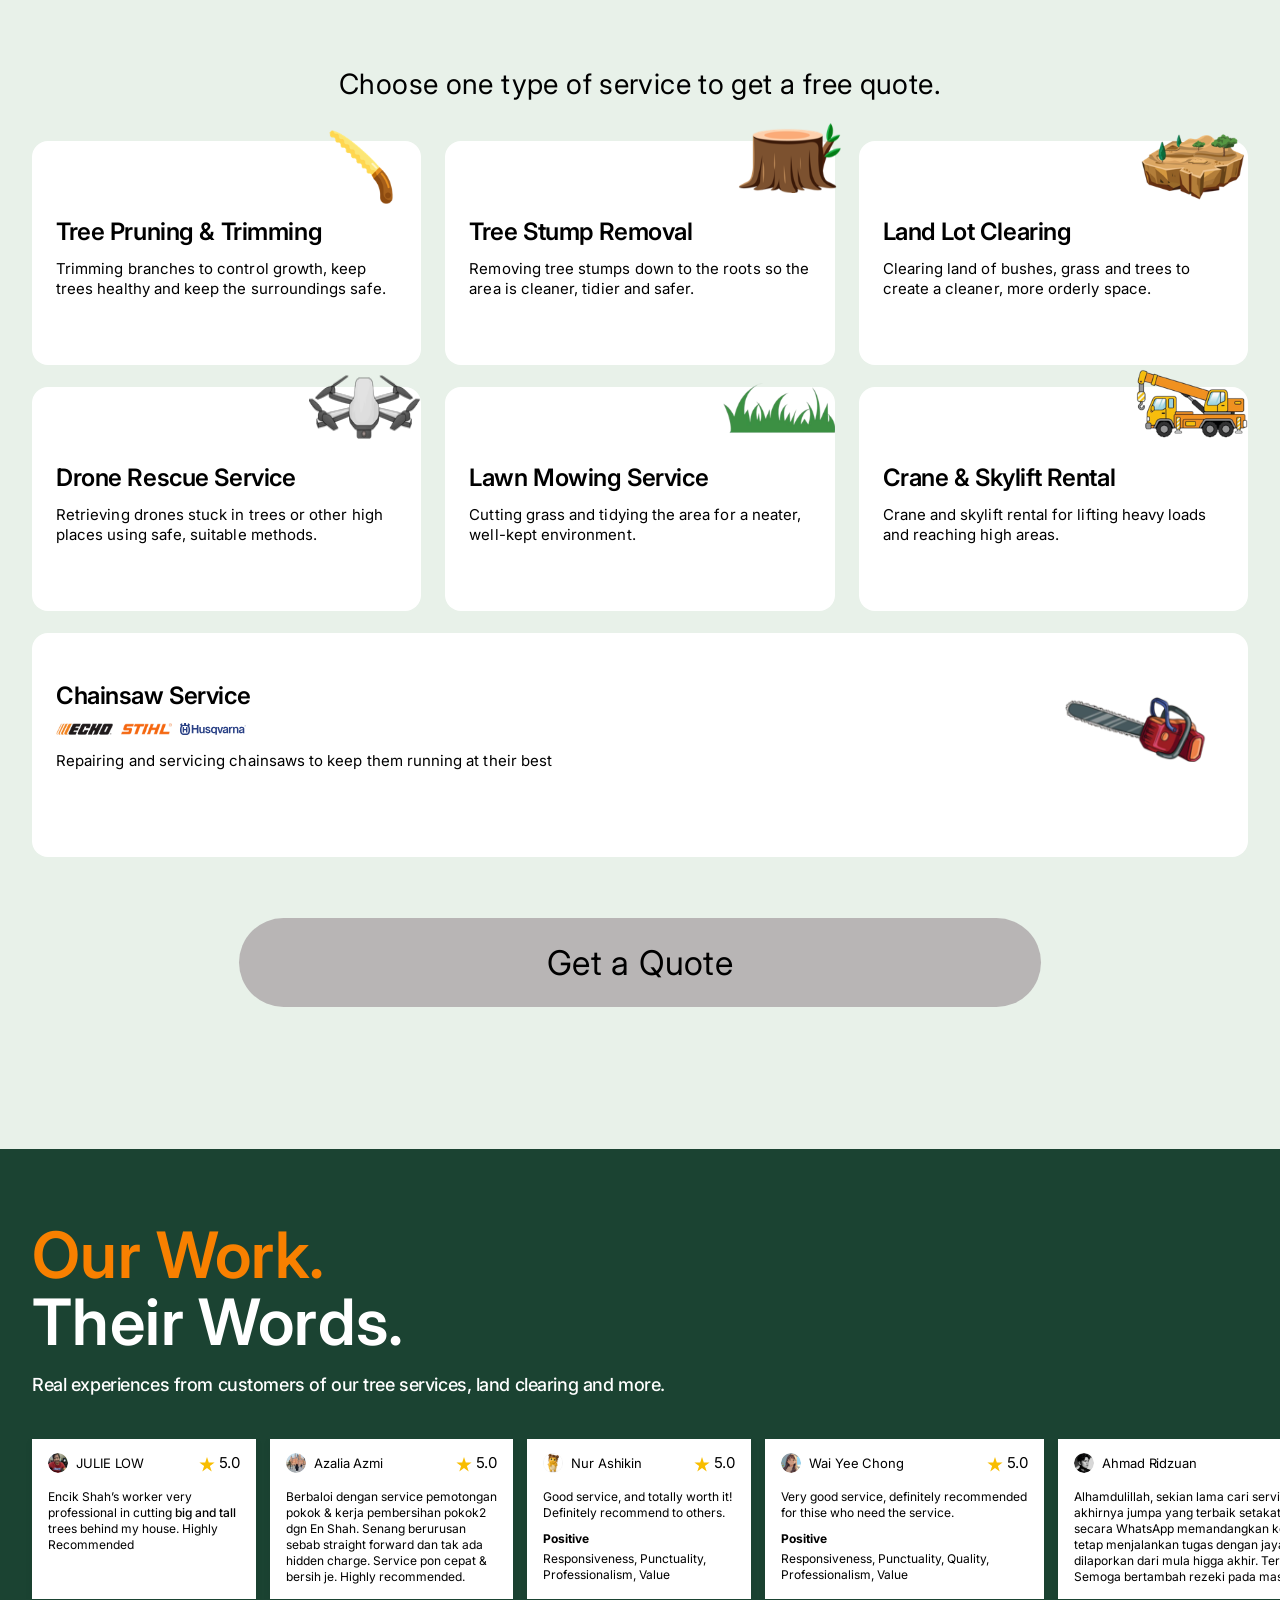
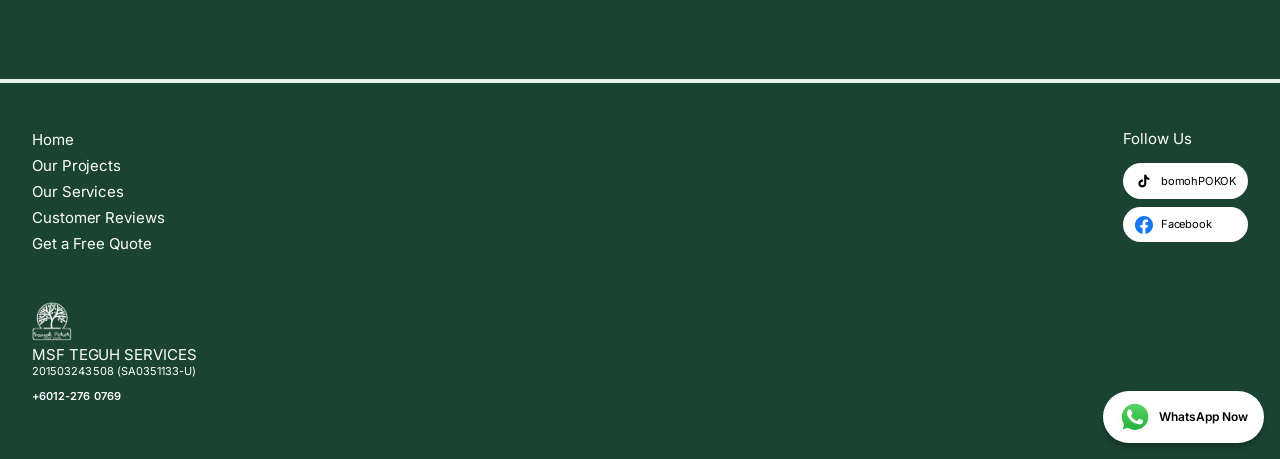
==== commit cc3a945f: "Desktop/tablet: show contact bar; fix sticky header (overflow-x: clip) Co-Authored-By: Claude Opus 5" ====
--- a/en/index.html
+++ b/en/index.html
@@ -69,7 +69,7 @@
   <link rel="preconnect" href="https://fonts.googleapis.com" />
   <link rel="preconnect" href="https://fonts.gstatic.com" crossorigin />
   <link href="https://fonts.googleapis.com/css2?family=Inter:wght@400;500;600;700;800&display=swap" rel="stylesheet" />
-  <link rel="stylesheet" href="../styles.css?v=55" />
+  <link rel="stylesheet" href="../styles.css?v=57" />
 </head>
 <body>
   <header class="site-header" id="top">
--- a/styles.css
+++ b/styles.css
@@ -36,6 +36,9 @@
 body {
   margin: 0;
   overflow-x: hidden;
+  /* clip, not hidden: with container-type on body (640px+), hidden turns body into its own
+     scroll box and the sticky header and contact bar stop sticking */
+  overflow-x: clip;
   /* Green so the area under Safari's toolbar and past the footer matches the footer.
      The page content itself is mint (main + contact bar). */
   background: var(--color-primary);
@@ -457,25 +460,13 @@
   object-fit: cover;
 }
 
-/* White fade over the trees and city at the bottom so the feature rows stay readable */
-.hero__media::after {
-  content: "";
-  position: absolute;
-  inset: 0;
-  background: linear-gradient(
-    to bottom,
-    rgba(255, 255, 255, 0) 56%,
-    rgba(255, 255, 255, 0.82) 66%,
-    rgba(255, 255, 255, 0.9) 100%
-  );
-  pointer-events: none;
-}
 
 .hero__content {
   position: relative;
   max-width: var(--content-max);
+  height: 100%;
   margin: 0 auto;
-  padding: 98px 15px 0;
+  padding: 81px 17px 0;
 }
 
 .hero__intro {
@@ -555,12 +546,18 @@
   letter-spacing: -0.43px;
 }
 
+/* Translucent white card holding the three rows, 500px from the top of the hero */
 .features {
-  width: 224px;
-  margin-top: 46px;
-}
-
-/* Subheadline/Regular; rows separated by a thin line */
+  position: absolute;
+  top: 500px;
+  left: 17px;
+  width: max-content;
+  padding: 16px;
+  background: rgba(255, 255, 255, 0.7);
+  border-radius: 16px;
+}
+
+/* Subheadline/Emphasized; rows separated by a thin line */
 .feature {
   display: flex;
   align-items: center;
@@ -568,6 +565,7 @@
   padding: 10px 0;
   border-bottom: 1px solid var(--color-primary);
   font-size: 15px;
+  font-weight: 600;
   line-height: 20px;
   letter-spacing: -0.23px;
   white-space: nowrap;
@@ -1198,15 +1196,21 @@
     --u: min(1px, calc(100cqw / 1280));
     --desk-pad: calc(32 * var(--u));
     --header-height: calc(100 * var(--u));
-    --contact-height: 0px; /* contact bar is phone-only */
+    --contact-height: max(44px, calc(56 * var(--u)));
   }
 
   /* Phone-only pieces */
-  .contact-bar,
   .menu-toggle,
   .site-menu,
   .menu-backdrop {
     display: none !important;
+  }
+
+  /* Contact bar stays pinned under the header, as on phones */
+  .contact-bar {
+    padding: 8px var(--desk-pad);
+    font-size: max(15px, calc(18 * var(--u)));
+    line-height: 1.4;
   }
 
   /* ---- Header ---- */
@@ -1326,11 +1330,9 @@
     object-position: left center;
   }
 
-  .hero__media::after {
-    display: none;
-  }
 
   .hero__content {
+    height: auto;
     max-width: none;
     padding: calc(35 * var(--u)) var(--desk-pad) 0;
   }
@@ -1415,6 +1417,10 @@
   }
 
   .features {
+    position: static;
+    padding: 0;
+    background: none;
+    border-radius: 0;
     display: grid;
     grid-template-columns: repeat(3, minmax(0, 1fr));
     gap: calc(24 * var(--u));
@@ -1430,6 +1436,7 @@
     background: #f5f5f5;
     border: 0;
     font-size: max(13px, calc(18 * var(--u)));
+    font-weight: 400;
     line-height: 1.556;
     letter-spacing: -0.43px;
     text-align: center;
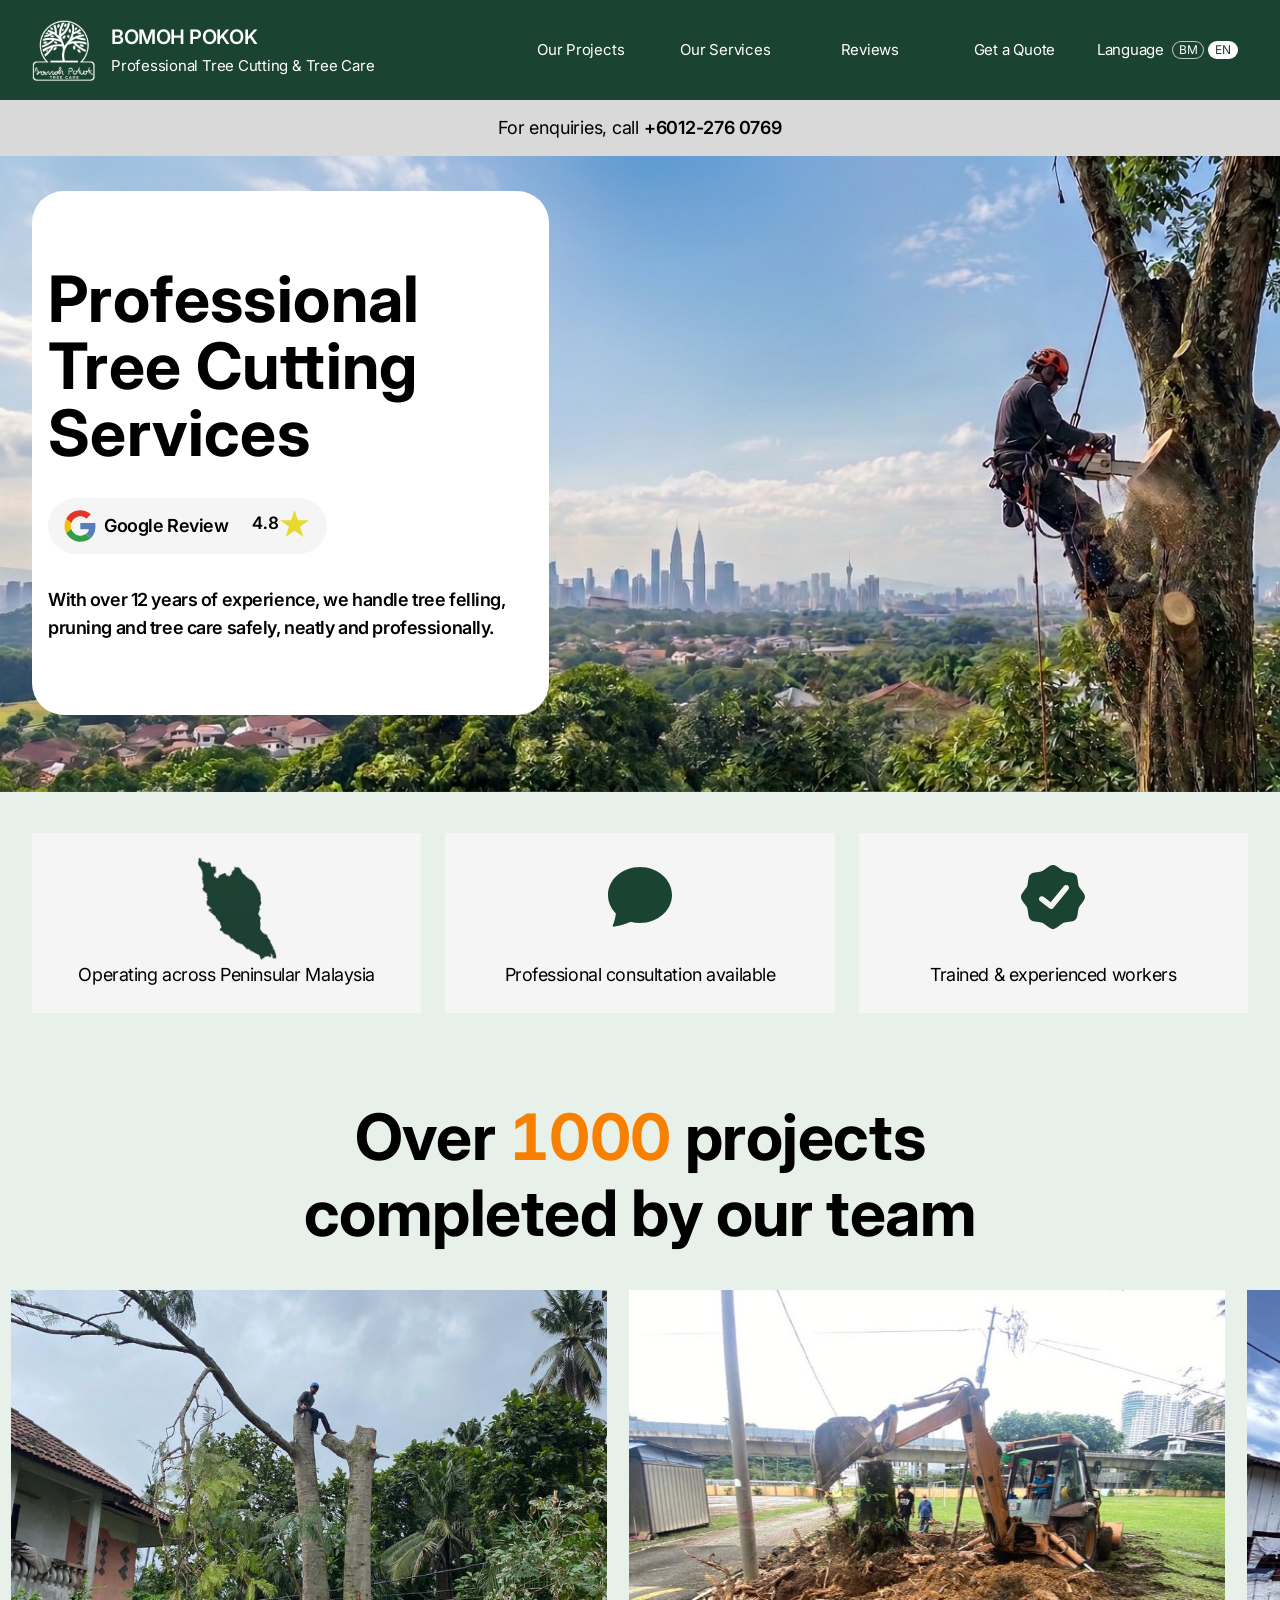
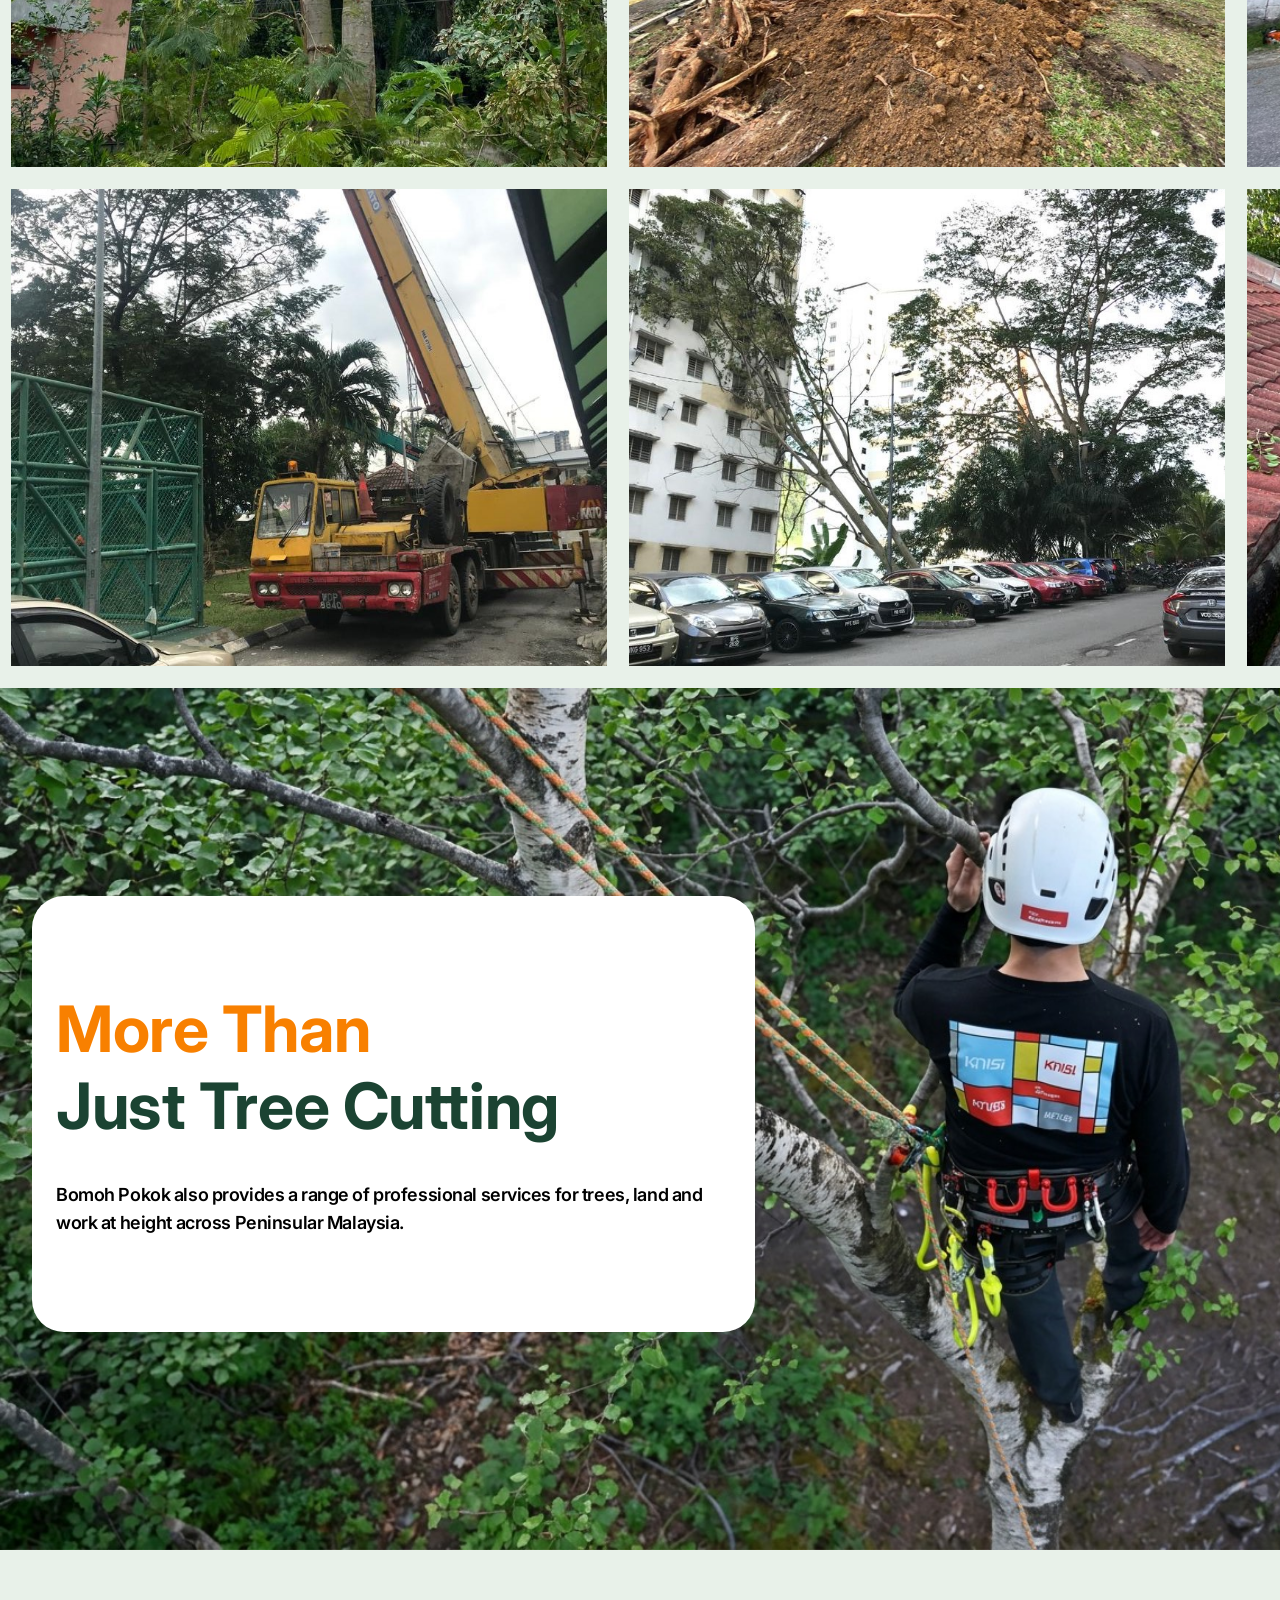
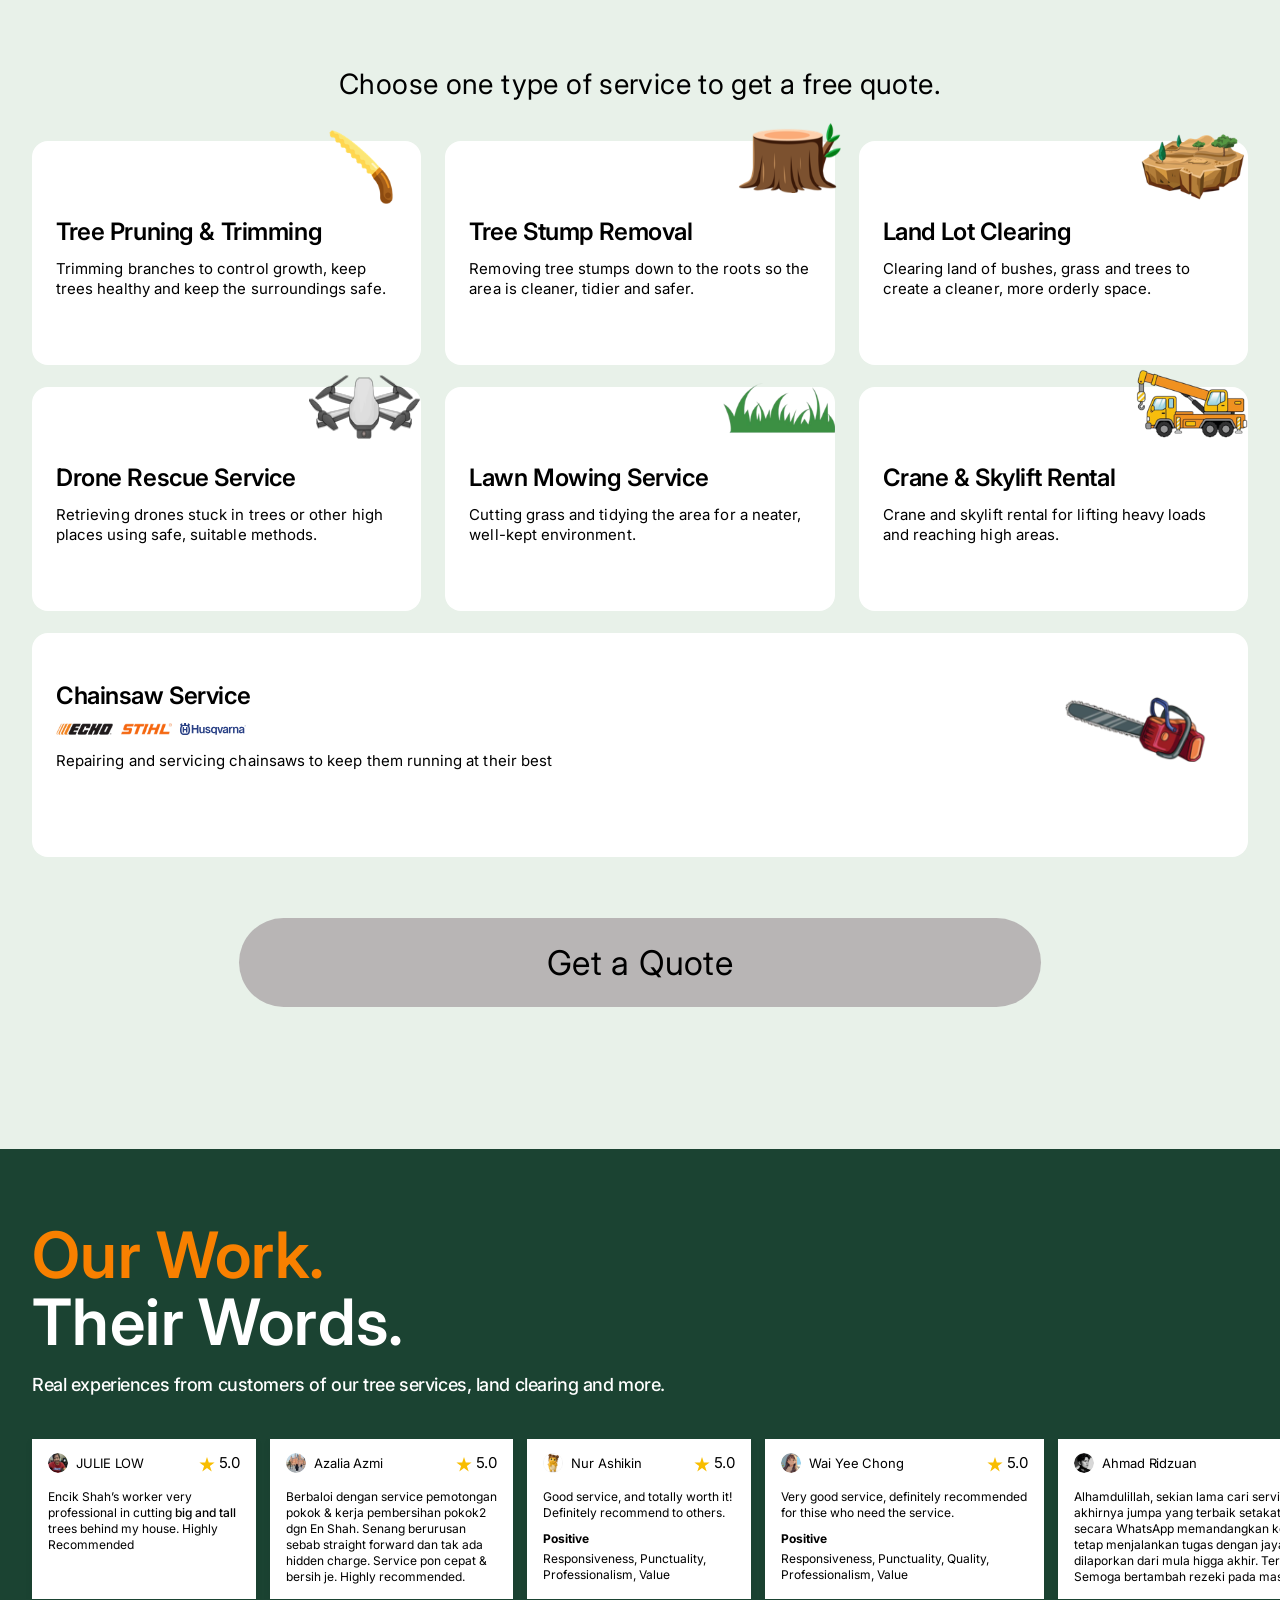
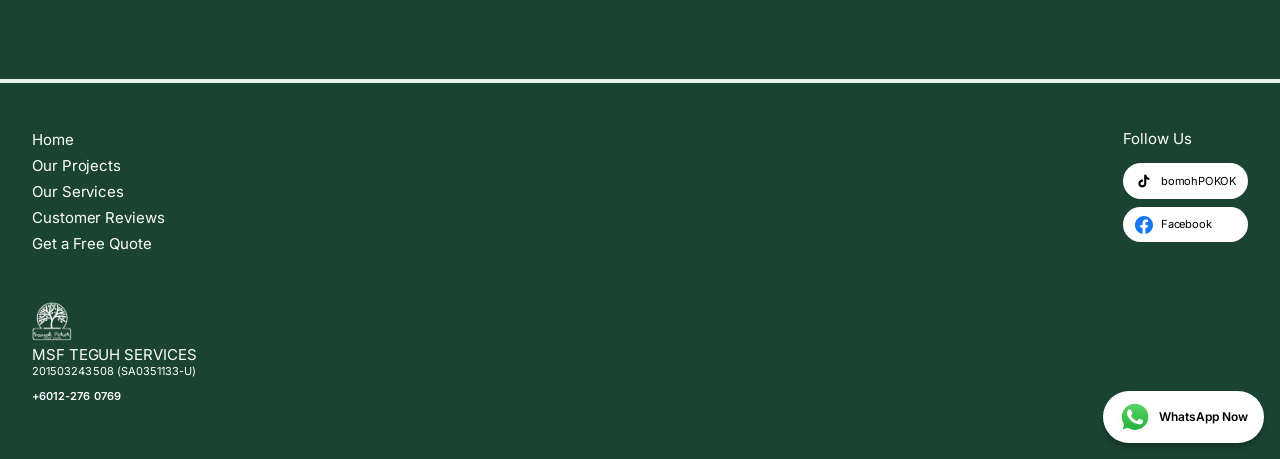
==== commit 31d6b592: "Favicon: Bomoh Pokok logo Co-Authored-By: Claude Opus 5.5 <noreply@anthropic.com>" ====
--- a/en/index.html
+++ b/en/index.html
@@ -16,7 +16,9 @@
   <link rel="alternate" hreflang="x-default" href="https://bomohpokok.com/" />
 
   <!-- Icons -->
-  <link rel="icon" href="../assets/favicon.svg" type="image/svg+xml" />
+  <link rel="icon" href="/favicon.ico" sizes="48x48" />
+  <link rel="icon" href="../assets/favicon-32.png" type="image/png" sizes="32x32" />
+  <link rel="icon" href="../assets/favicon-192.png" type="image/png" sizes="192x192" />
   <link rel="apple-touch-icon" href="../assets/apple-touch-icon.png" />
 
   <!-- Link previews (WhatsApp, Facebook, Telegram, X) -->
